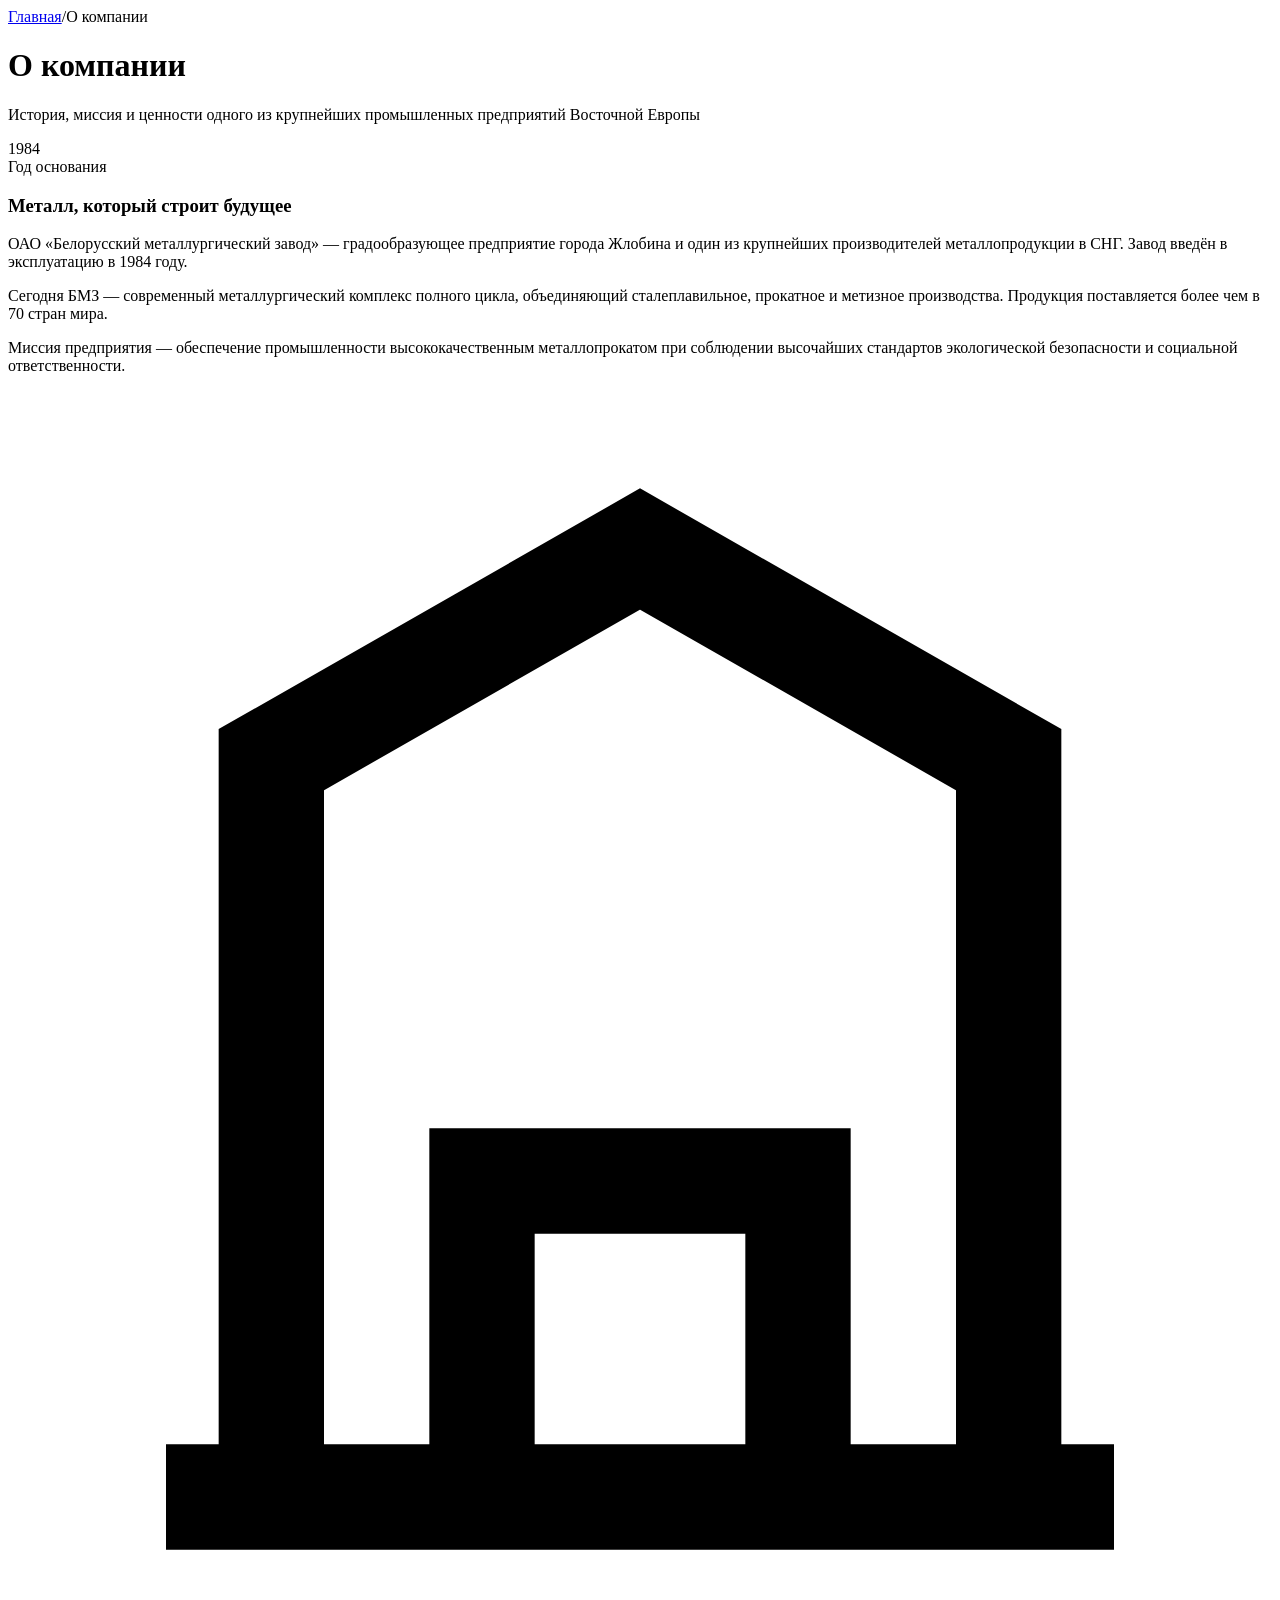
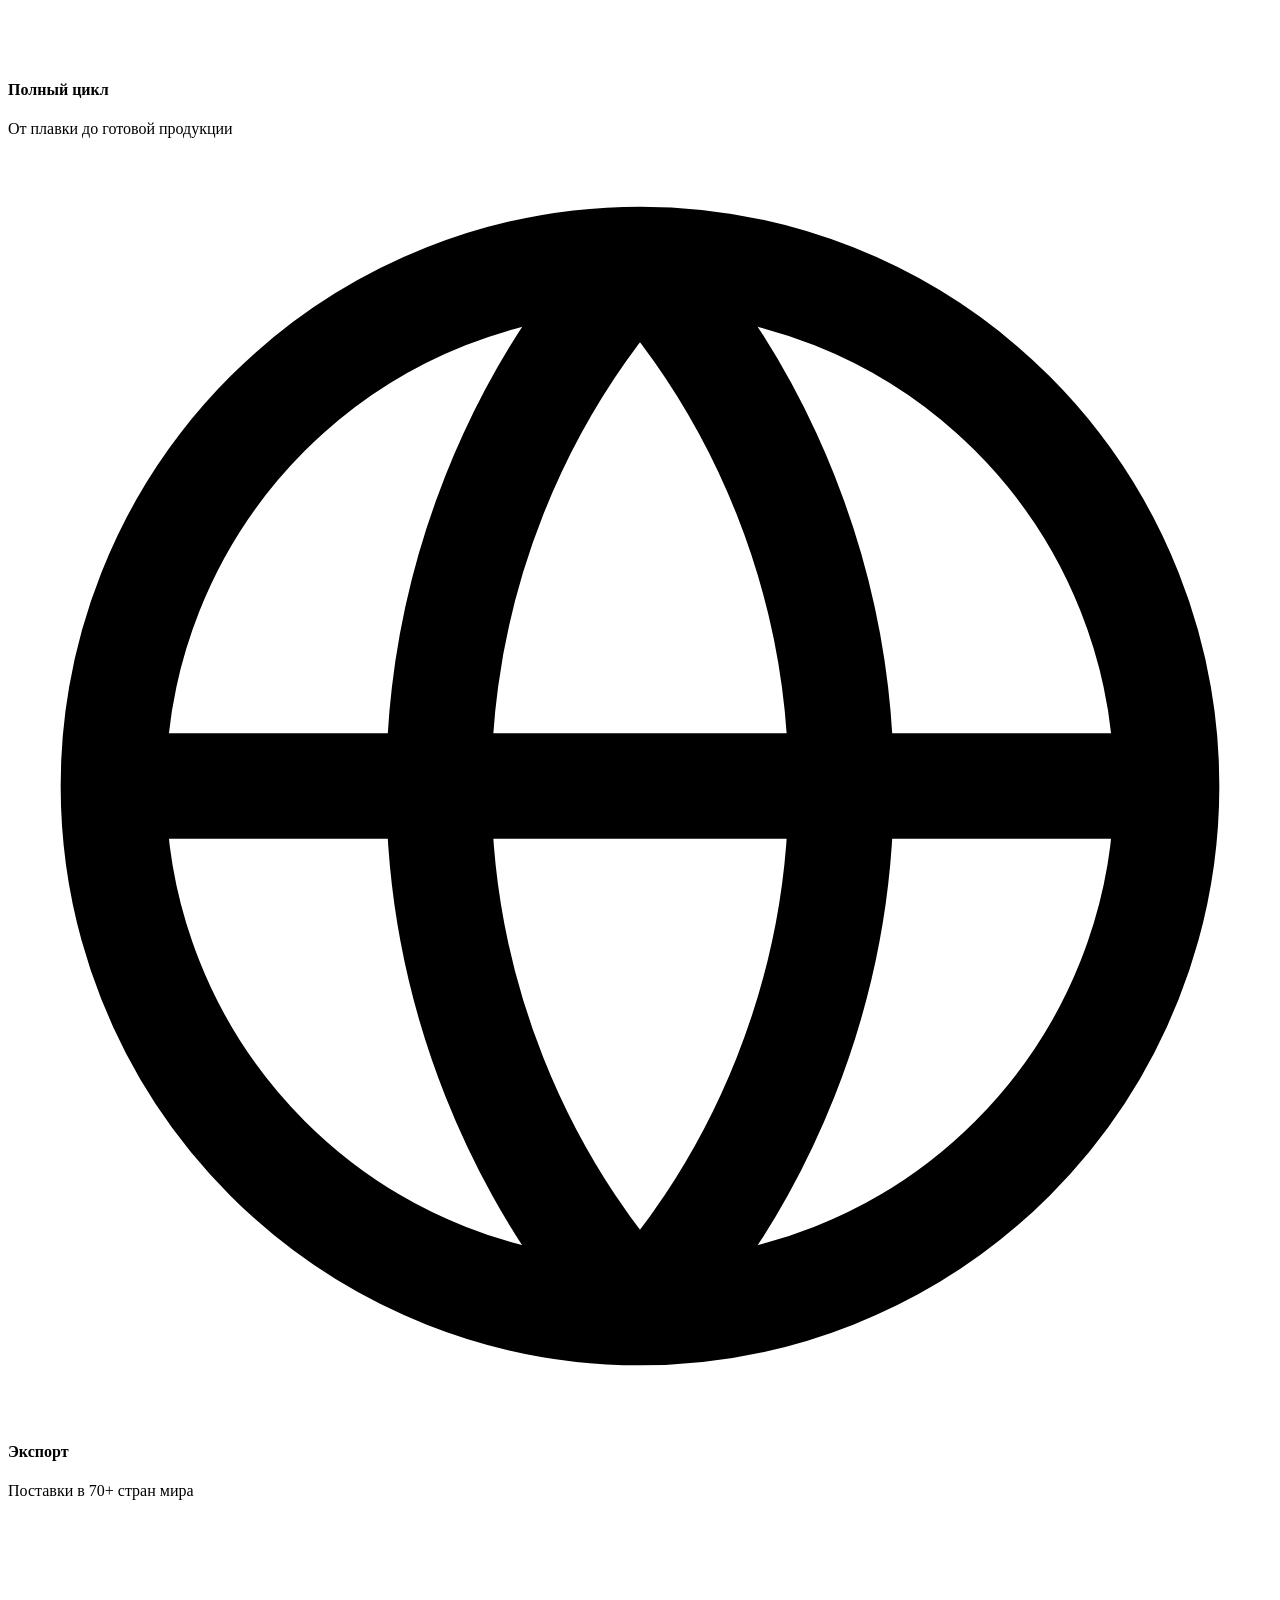
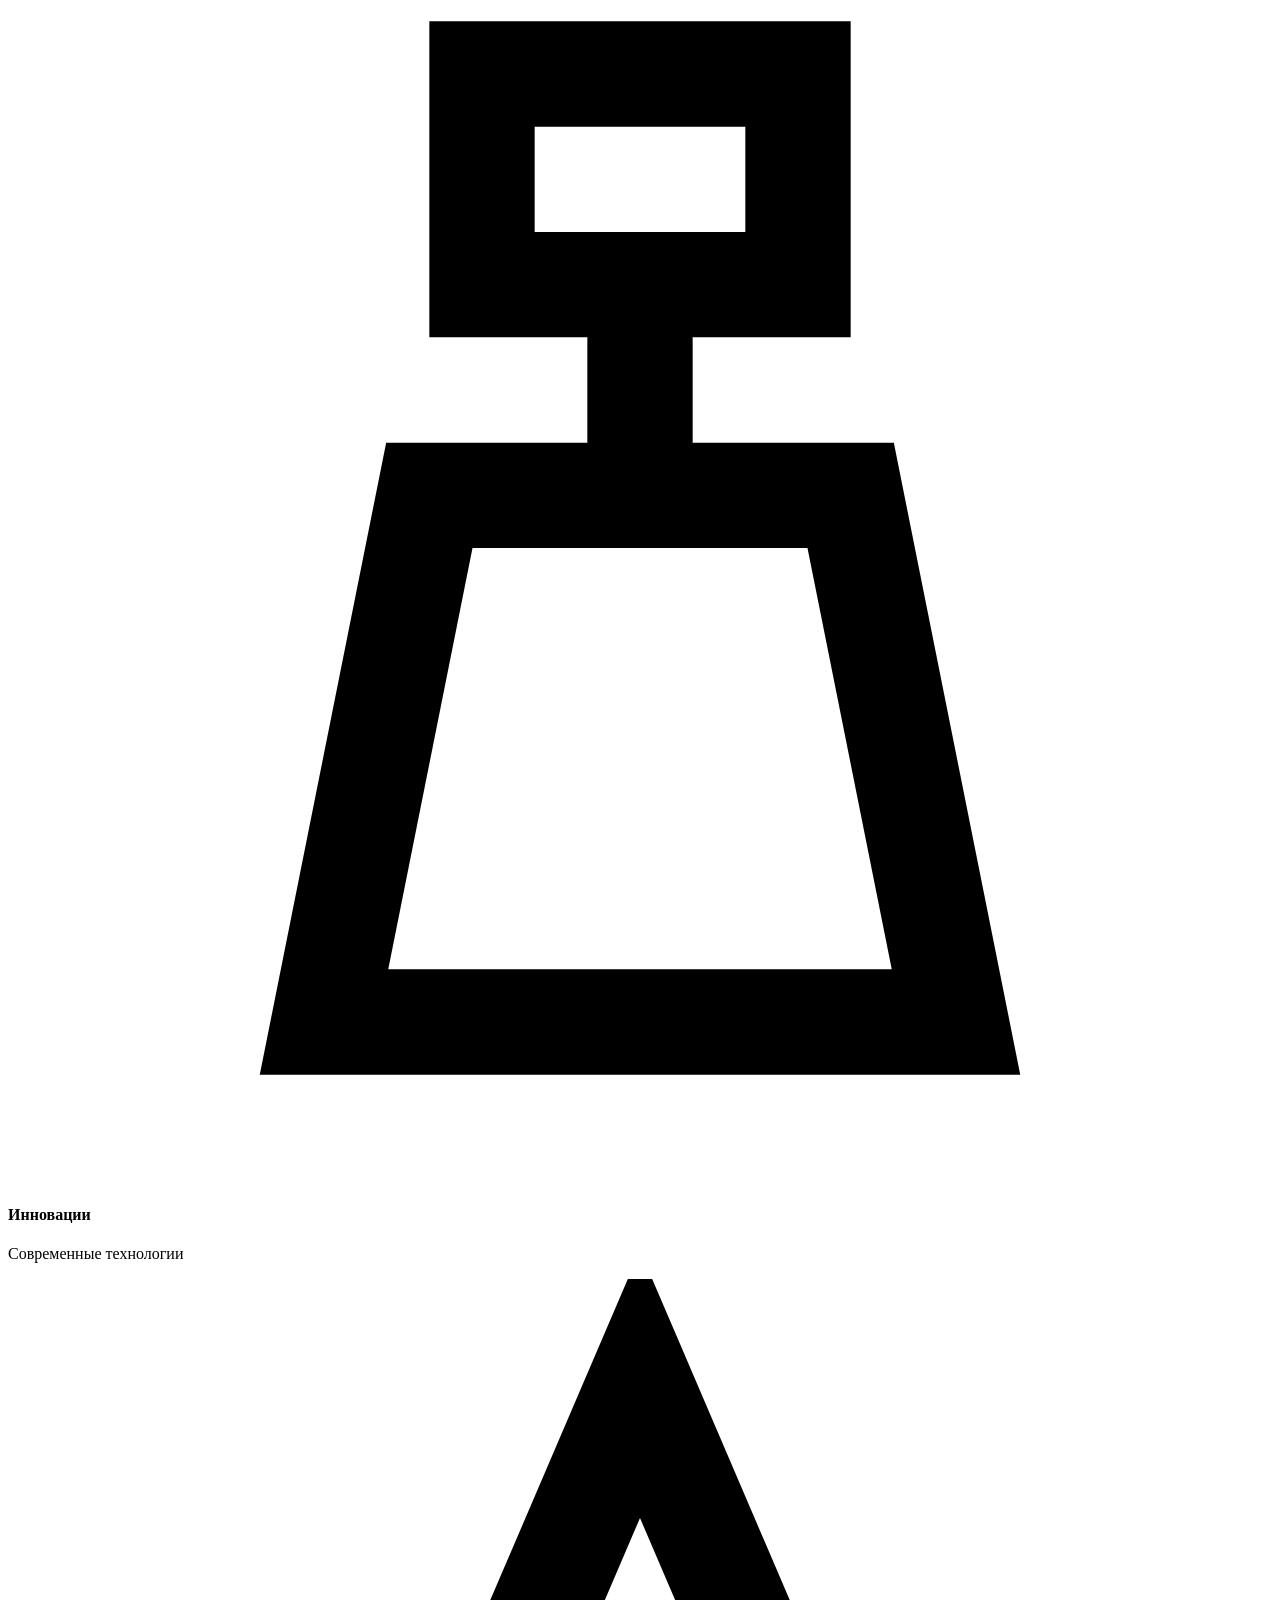
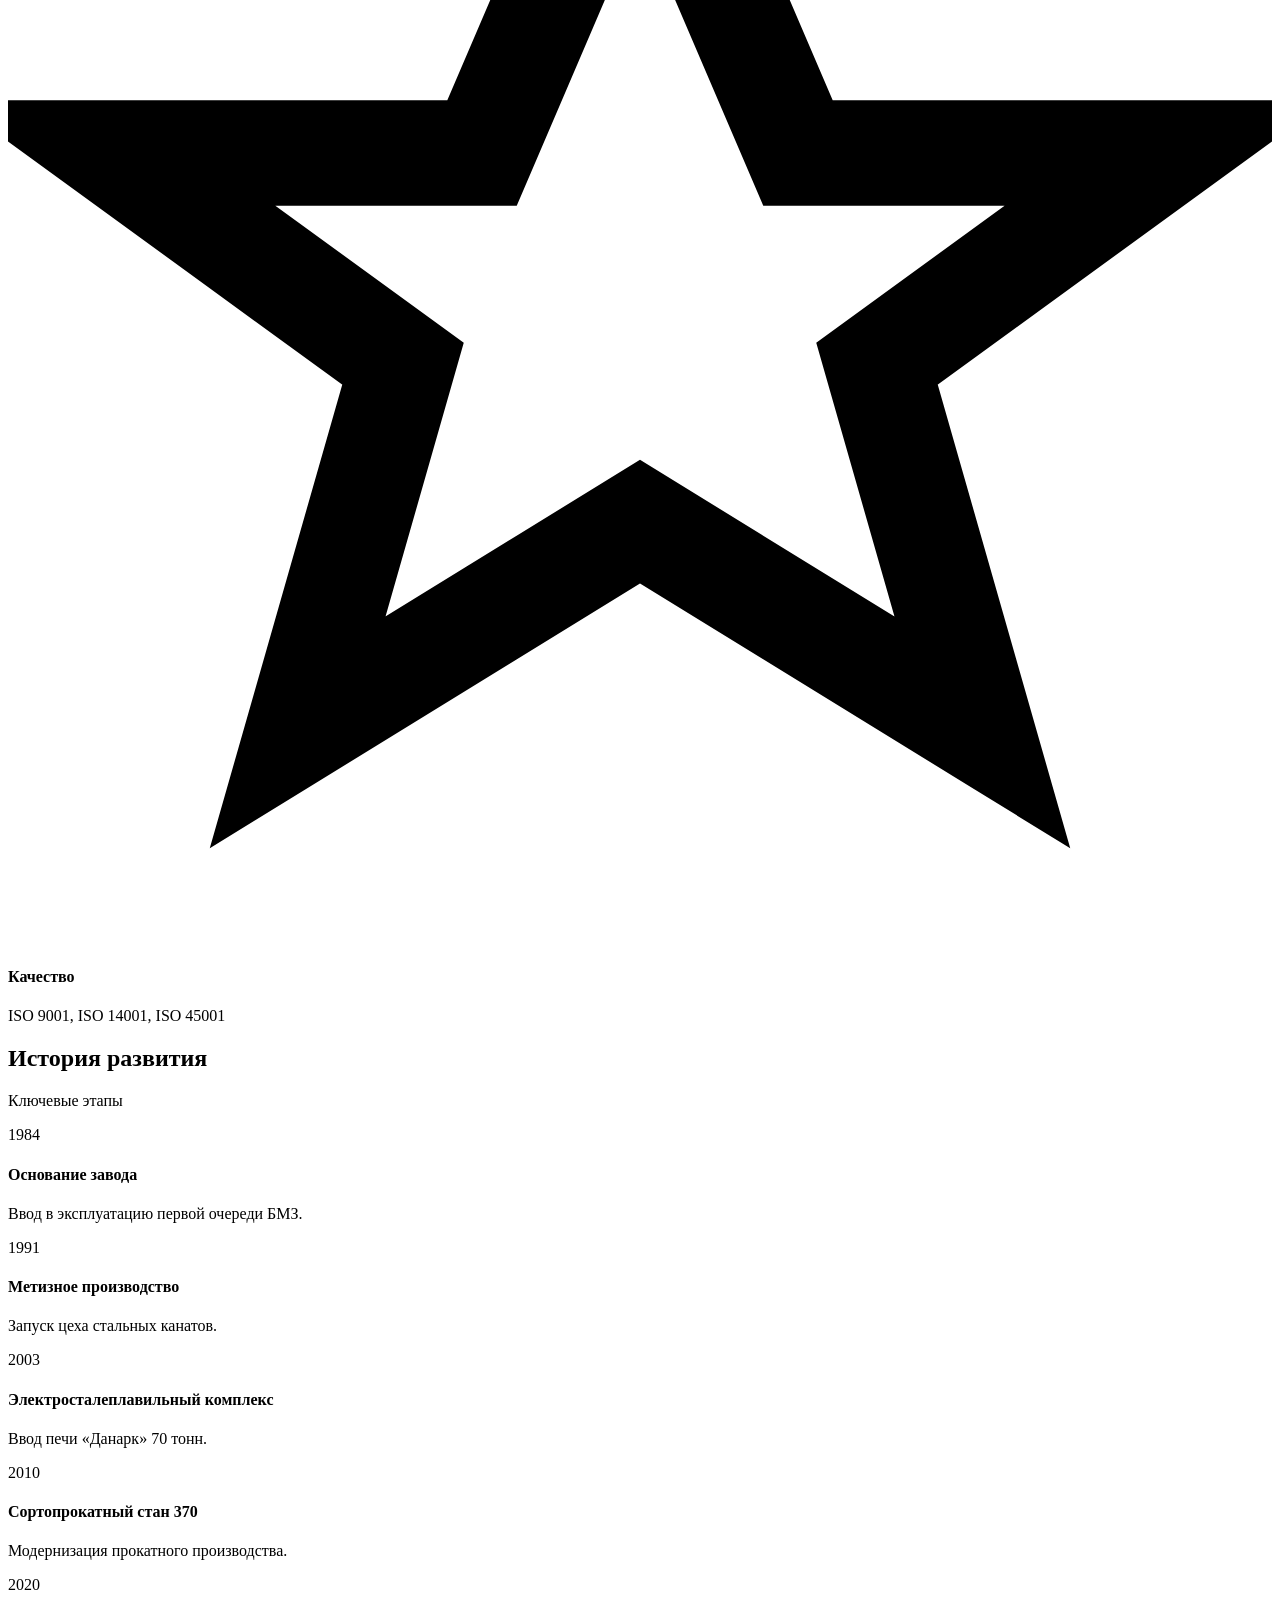
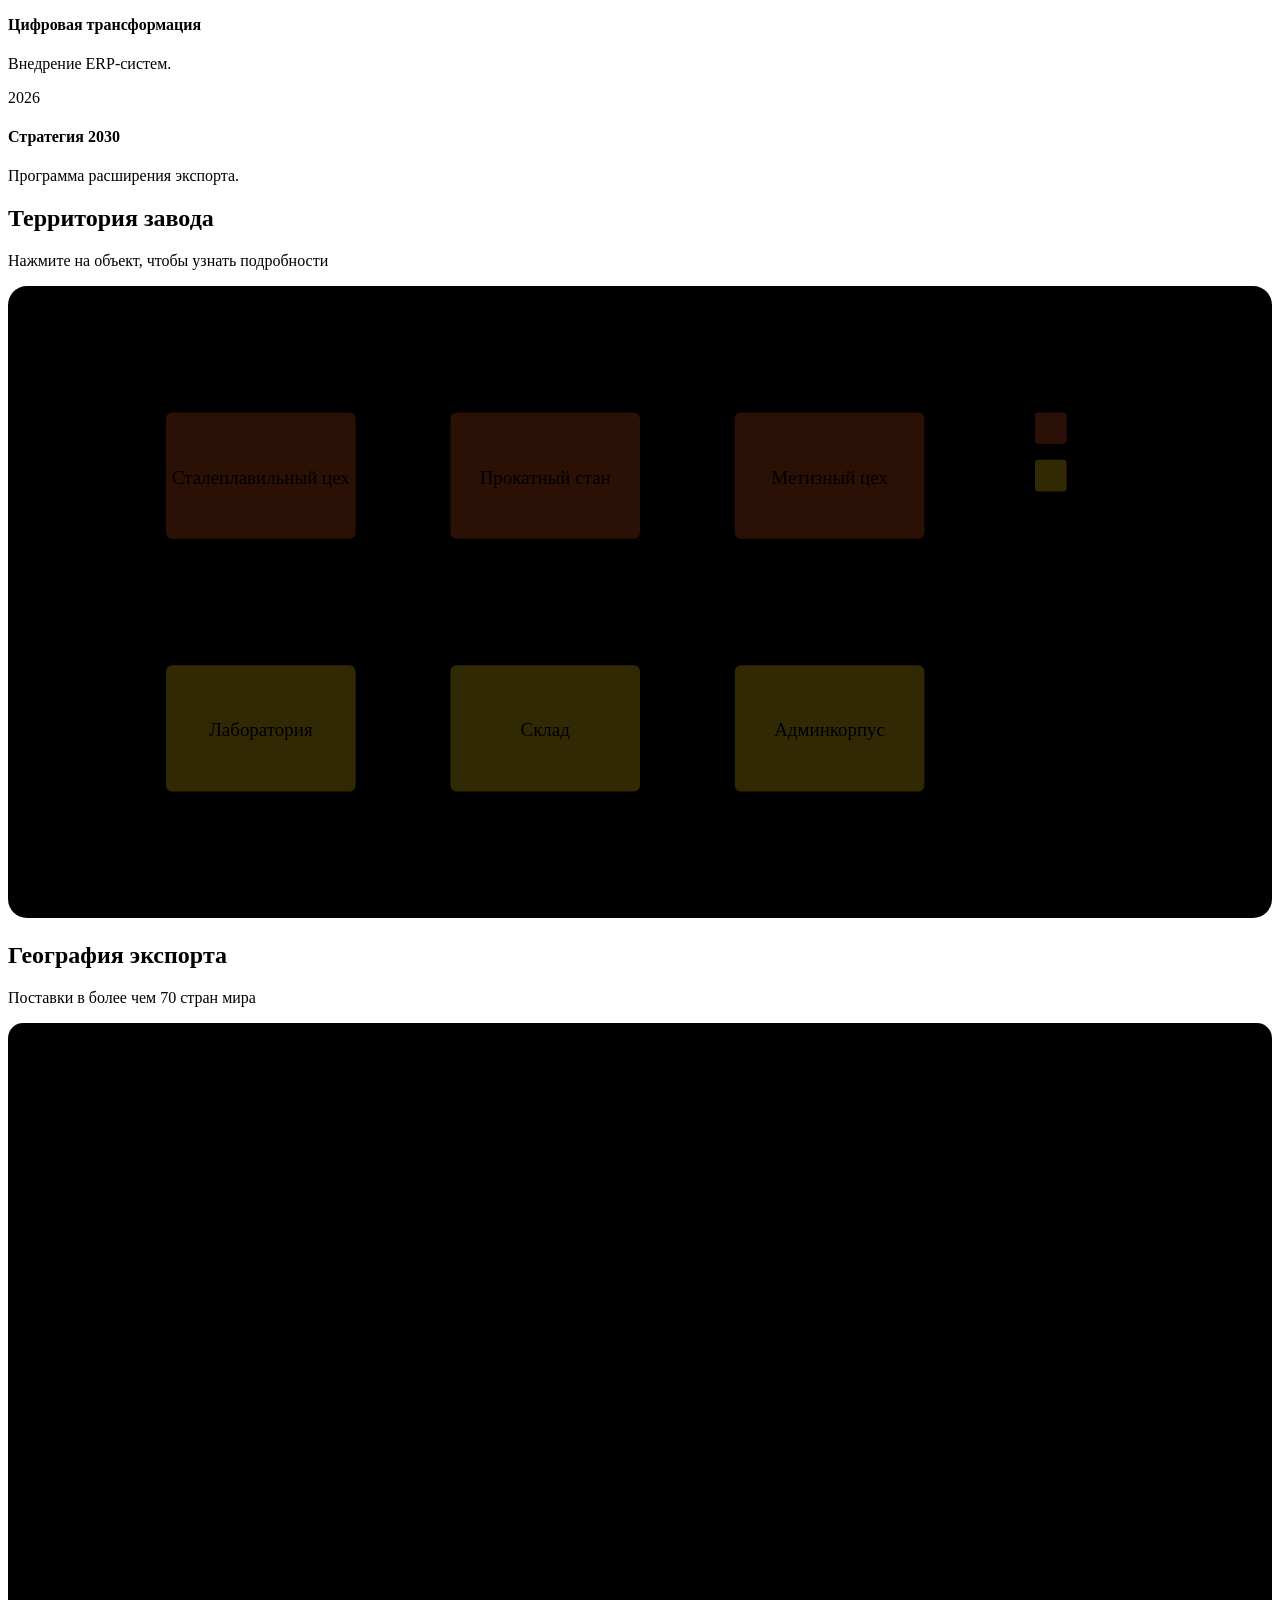
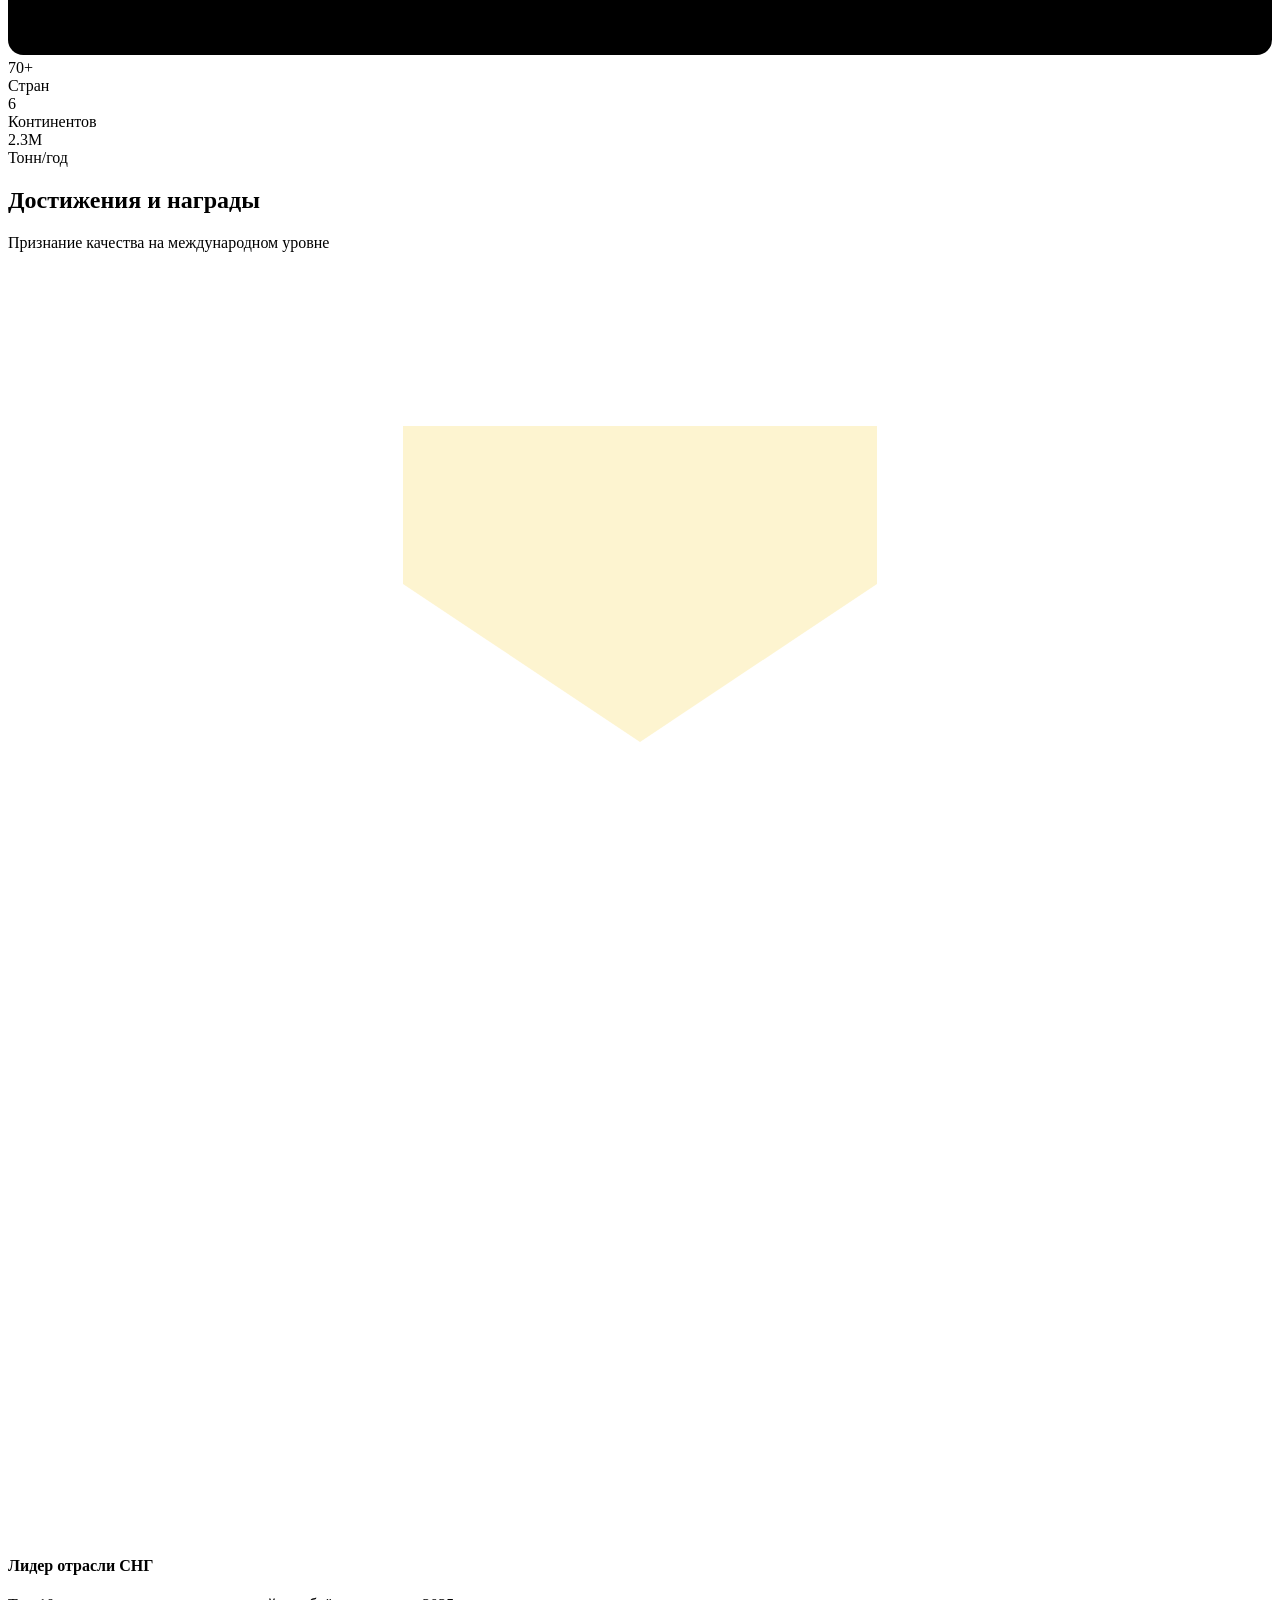
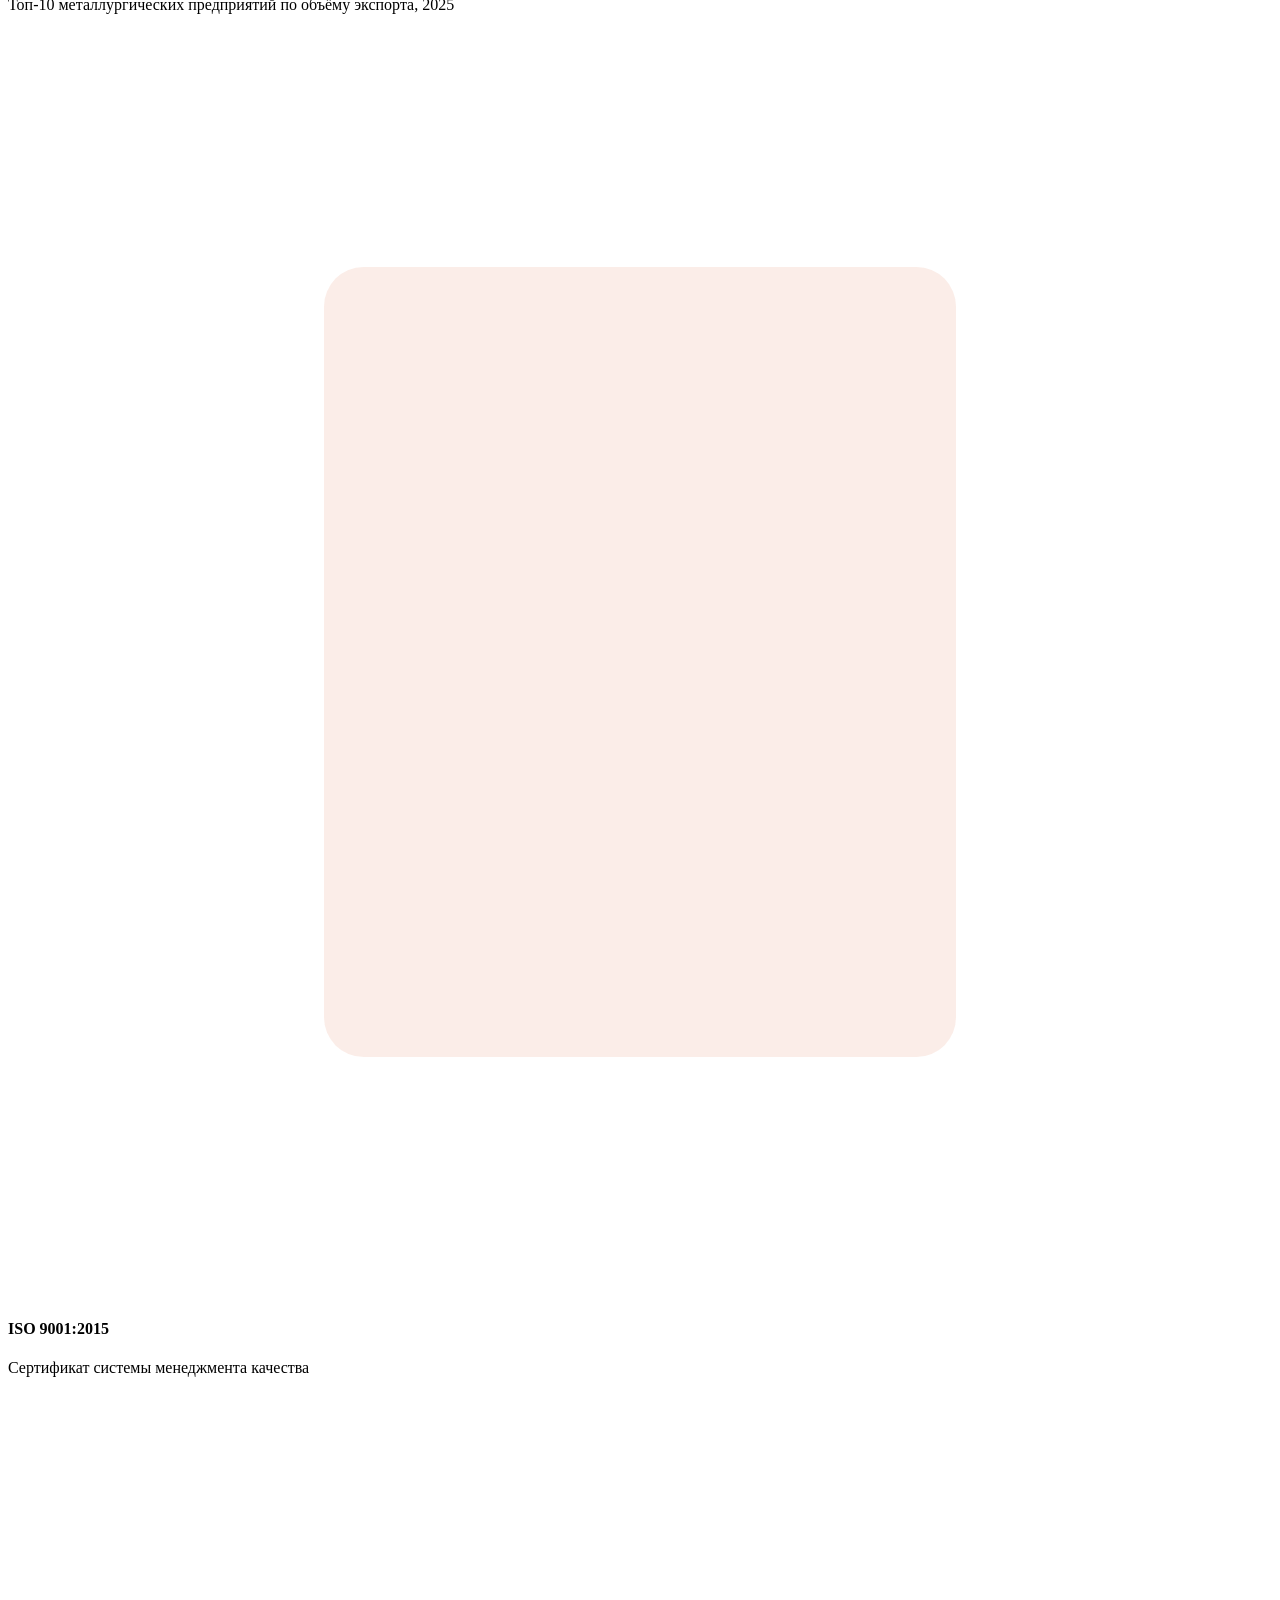
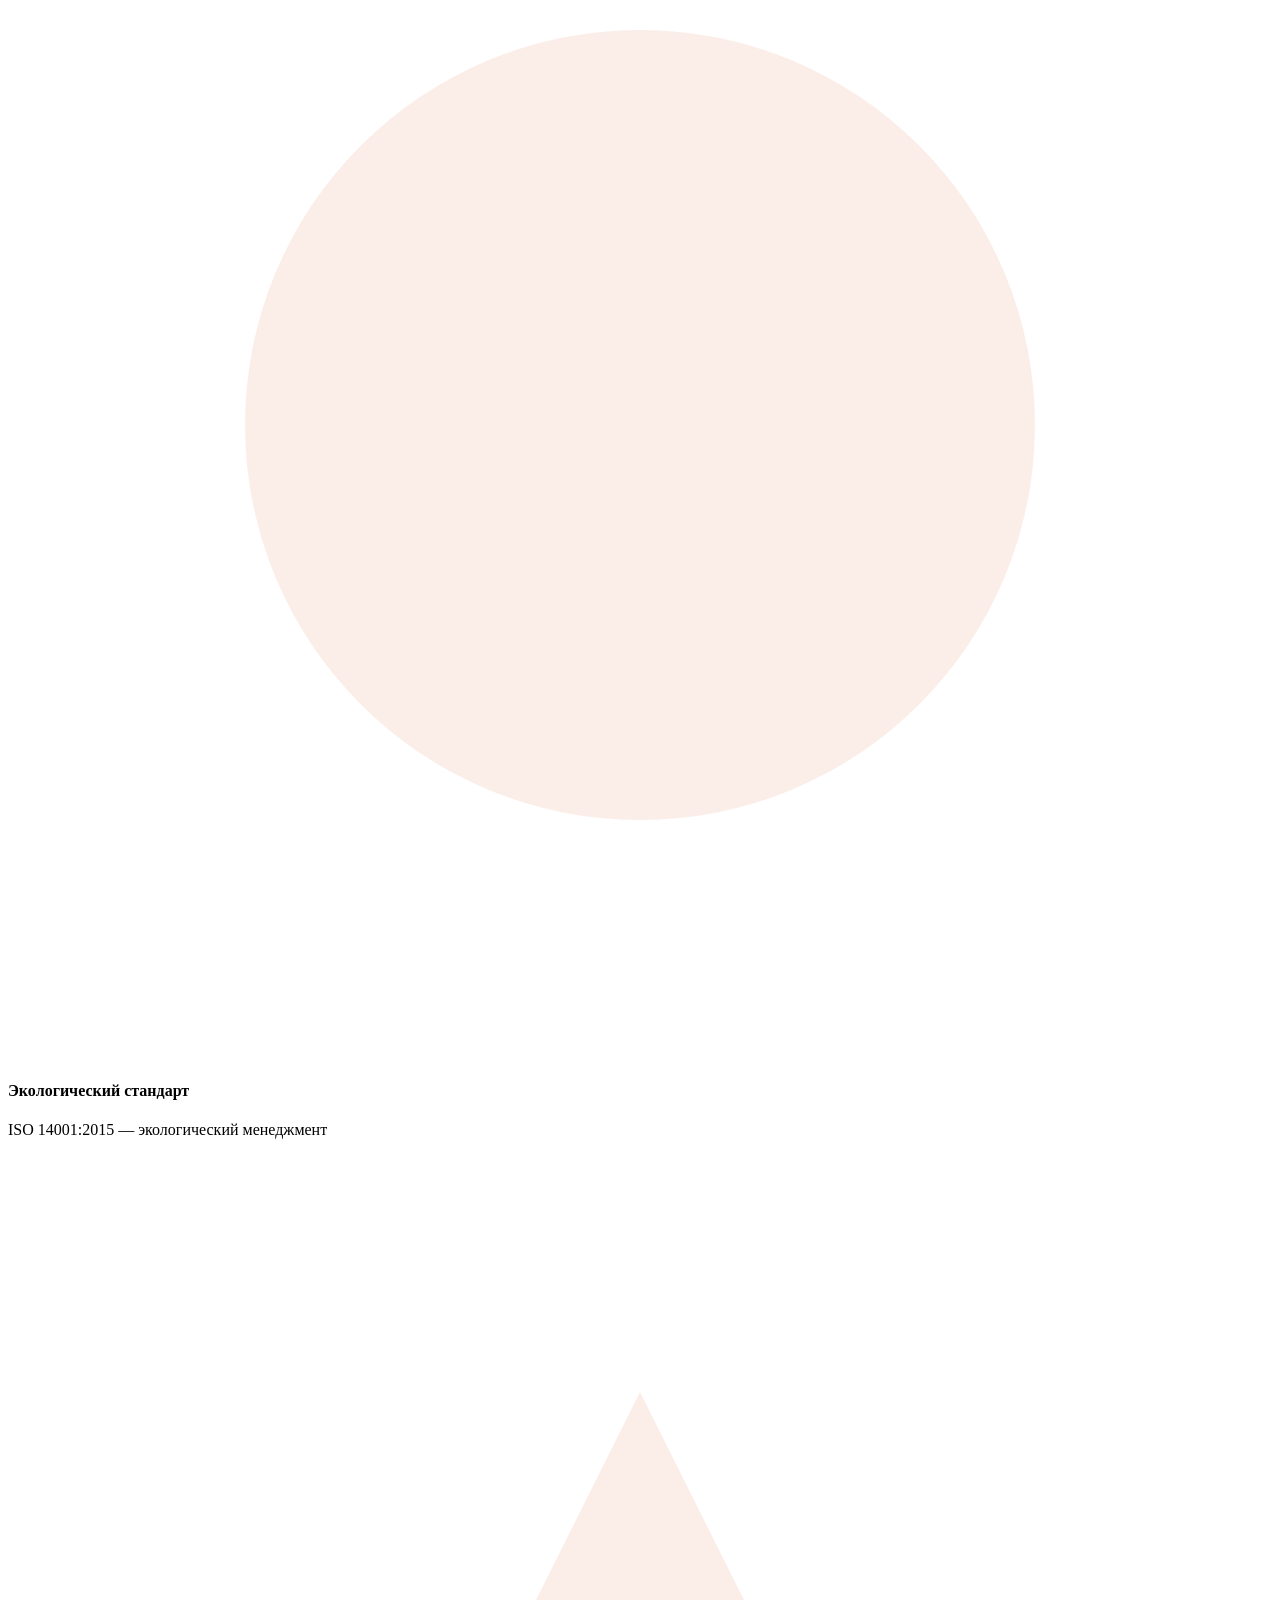
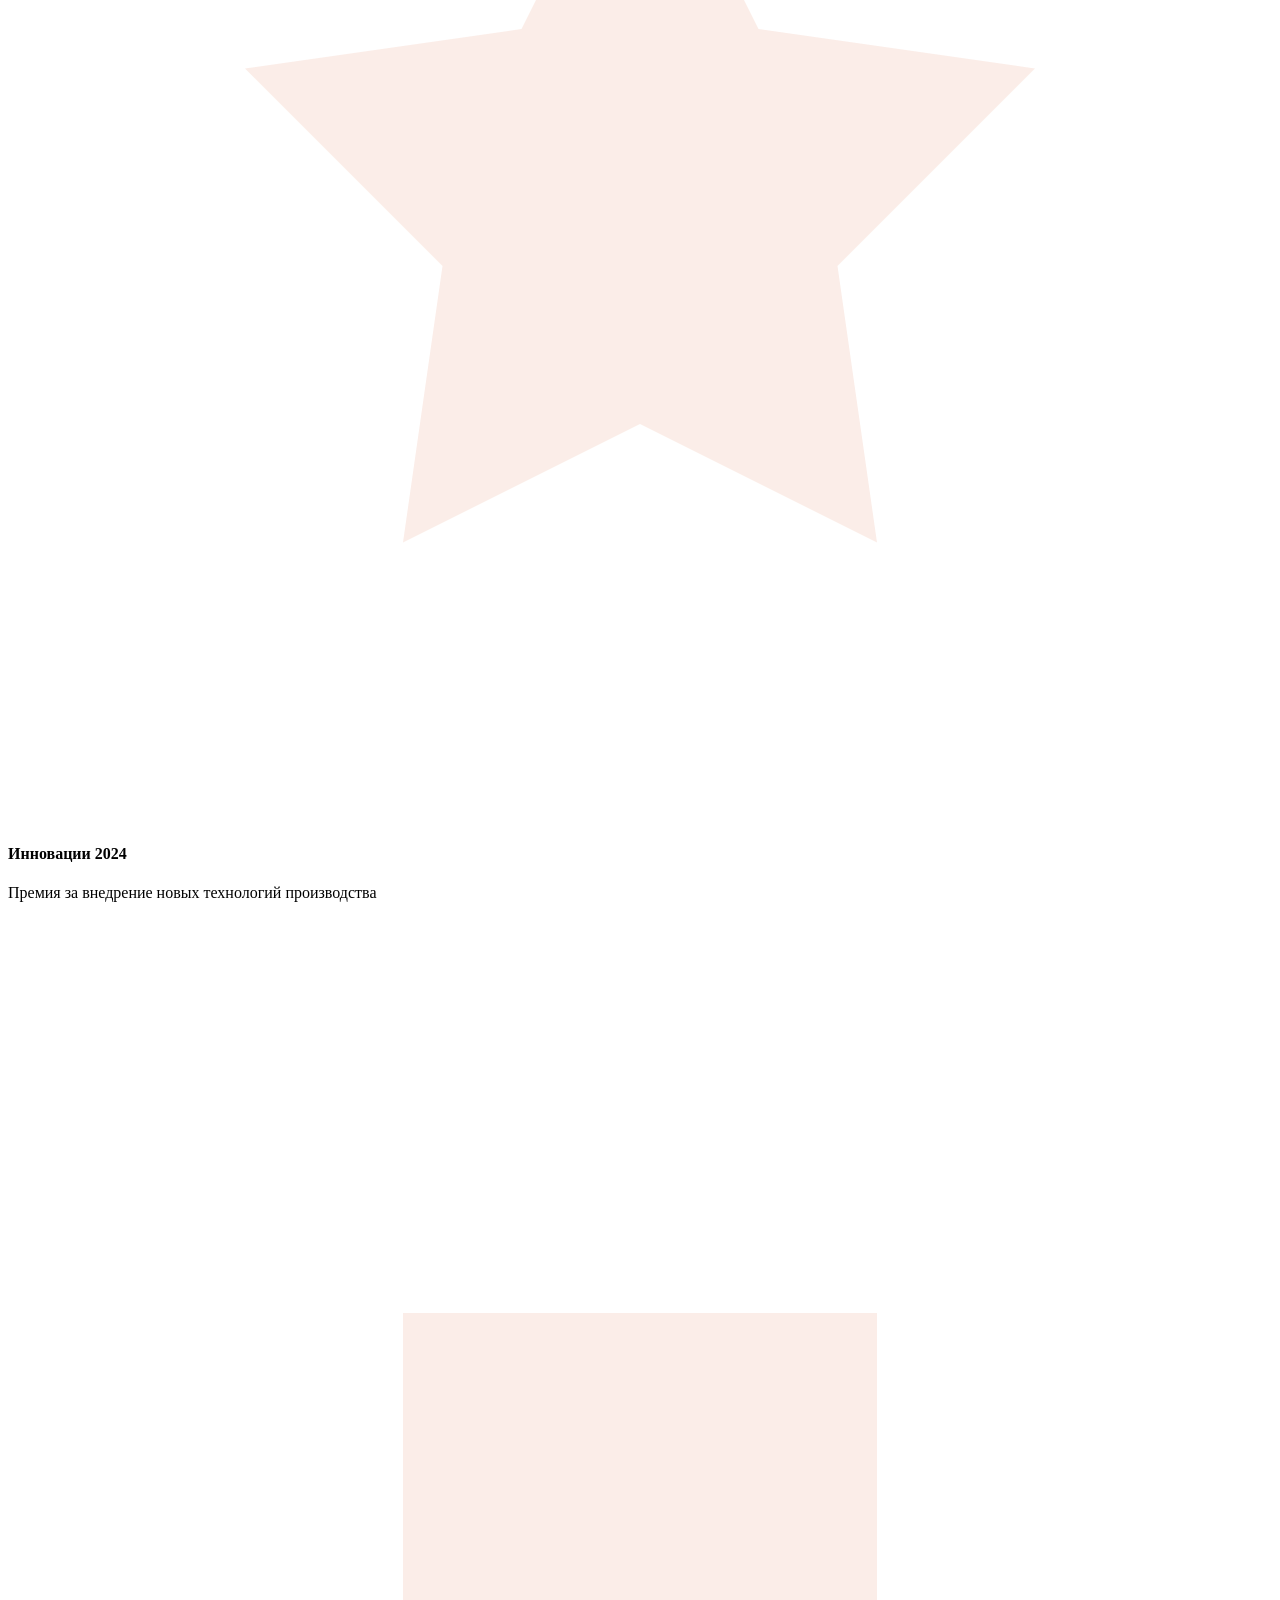
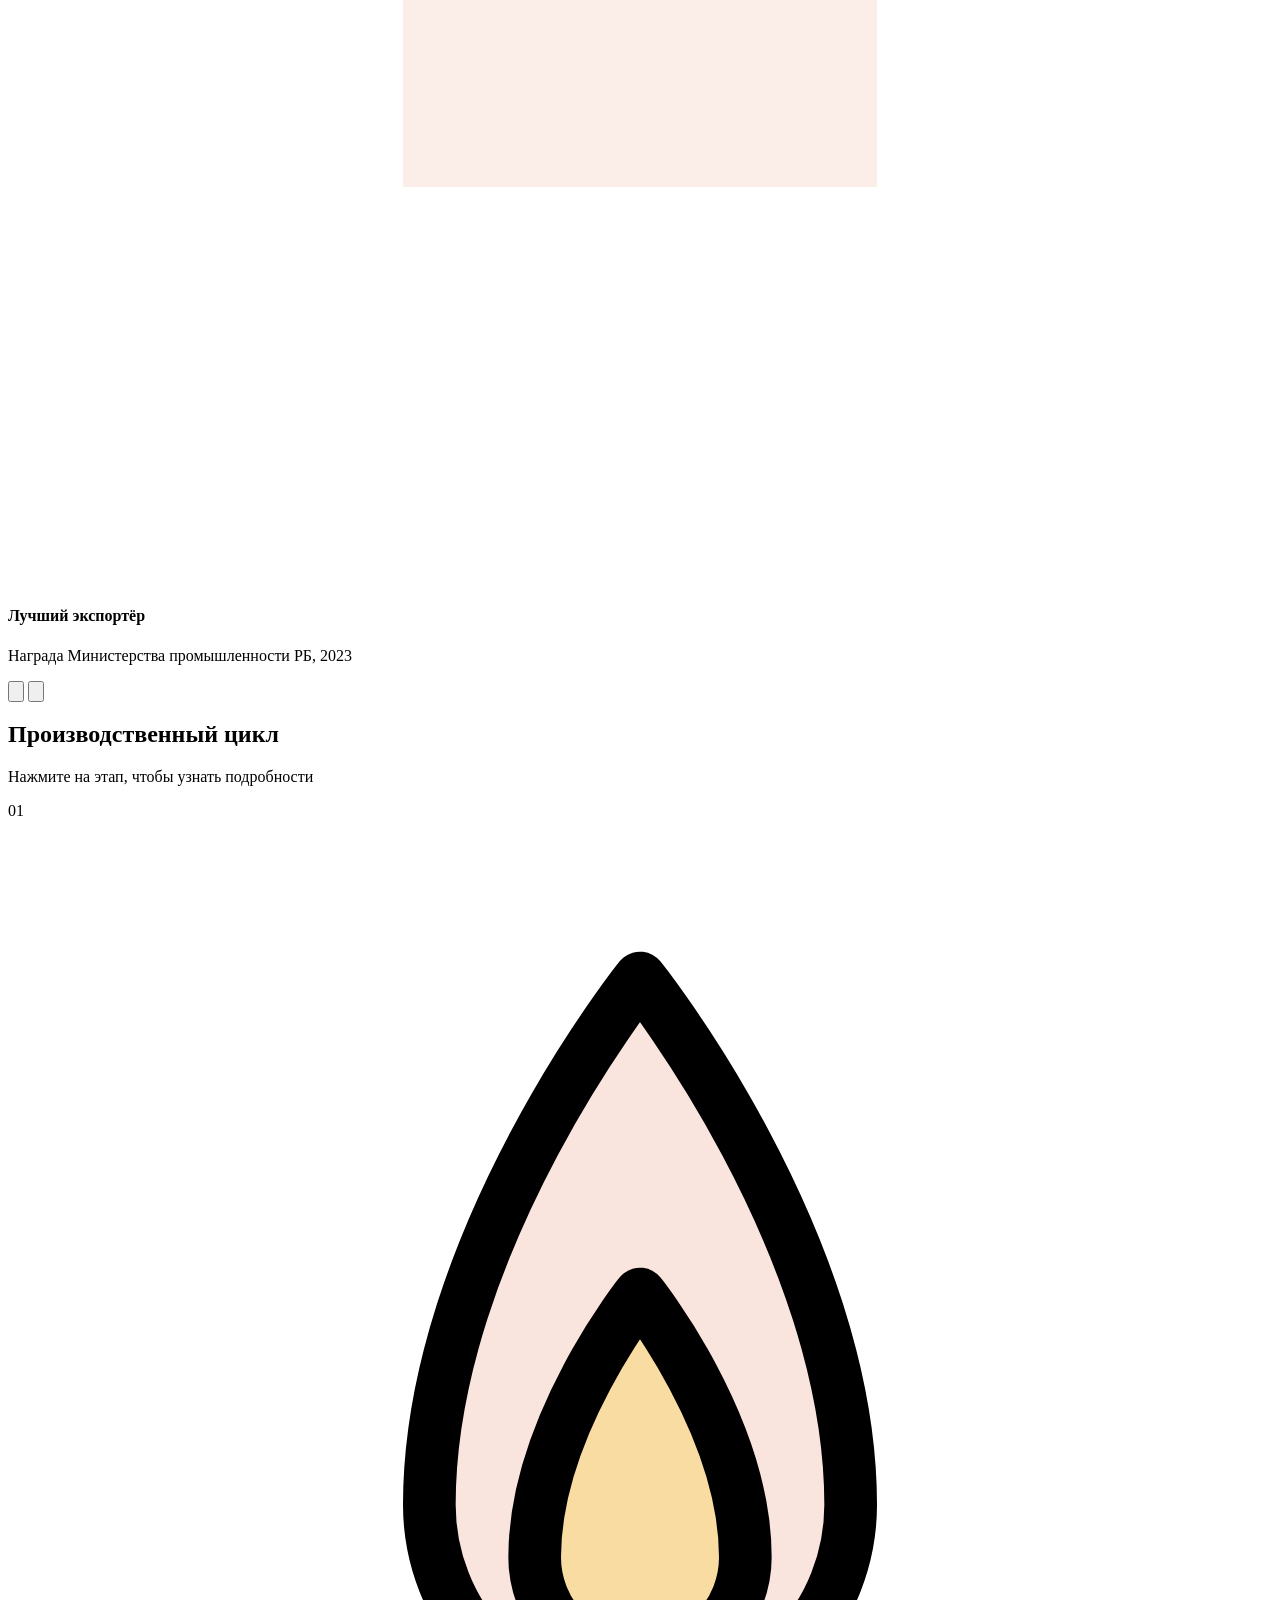
==== about.html @ 61ef8737 "Add files via upload" ====
<!DOCTYPE html>
<html lang="ru">
<head>
<meta charset="UTF-8">
<meta name="viewport" content="width=device-width, initial-scale=1.0">
<title>О компании — ОАО «БМЗ»</title>
<link rel="icon" type="image/png" href="images/bmz-logo.png">
<link rel="shortcut icon" href="images/bmz-logo.png">
<link rel="stylesheet" href="css/main.css">
<link rel="stylesheet" href="css/responsive.css">
</head>
<body data-page="about">

<div class="scroll-progress" id="scrollProgress"></div>
<div class="preloader"><div class="preloader-spinner"></div></div>
<header class="hdr" id="hdr"></header>

<div class="page-hero">
<div class="page-hero-inner">
<div class="breadcrumbs"><a href="index.html">Главная</a><span class="sep">/</span><span class="current">О компании</span></div>
<h1>О <span>компании</span></h1>
<p>История, миссия и ценности одного из крупнейших промышленных предприятий Восточной Европы</p>
</div>
</div>

<section class="sec">
<div class="container">
<div class="about-hero reveal"><div class="about-hero-inner"><div class="big">1984</div><div class="sub">Год основания</div></div></div>
<div class="about-cols reveal">
<div><h3>Металл, который строит будущее</h3><p>ОАО «Белорусский металлургический завод» — градообразующее предприятие города Жлобина и один из крупнейших производителей металлопродукции в СНГ. Завод введён в эксплуатацию в 1984 году.</p><p>Сегодня БМЗ — современный металлургический комплекс полного цикла, объединяющий сталеплавильное, прокатное и метизное производства. Продукция поставляется более чем в 70 стран мира.</p></div>
<div><p>Миссия предприятия — обеспечение промышленности высококачественным металлопрокатом при соблюдении высочайших стандартов экологической безопасности и социальной ответственности.</p></div>
</div>
<div class="feat-grid">
<div class="feat reveal"><div class="feat-ico"><svg viewBox="0 0 24 24" fill="none" stroke="currentColor" stroke-width="2"><path d="M3 21h18M5 21V7l7-4 7 4v14M9 21v-6h6v6"/></svg></div><h4>Полный цикл</h4><p>От плавки до готовой продукции</p></div>
<div class="feat reveal"><div class="feat-ico"><svg viewBox="0 0 24 24" fill="none" stroke="currentColor" stroke-width="2"><circle cx="12" cy="12" r="10"/><path d="M2 12h20M12 2a15 15 0 010 20M12 2a15 15 0 000 20"/></svg></div><h4>Экспорт</h4><p>Поставки в 70+ стран мира</p></div>
<div class="feat reveal"><div class="feat-ico"><svg viewBox="0 0 24 24" fill="none" stroke="currentColor" stroke-width="2"><path d="M9 3h6v4H9zM12 7v4M8 11h8l2 10H6z"/></svg></div><h4>Инновации</h4><p>Современные технологии</p></div>
<div class="feat reveal"><div class="feat-ico"><svg viewBox="0 0 24 24" fill="none" stroke="currentColor" stroke-width="2"><path d="M12 2l3 7h7l-5.5 4 2 7L12 16l-6.5 4 2-7L2 9h7z"/></svg></div><h4>Качество</h4><p>ISO 9001, ISO 14001, ISO 45001</p></div>
</div>
</div>
</section>

<section class="sec sec-alt">
<div class="container">
<div class="sec-title reveal"><h2>История <span>развития</span></h2><div class="line"></div><p>Ключевые этапы</p></div>
<div class="tl">
<div class="tl-item reveal"><div class="tl-yr">1984</div><div class="tl-box"><h4>Основание завода</h4><p>Ввод в эксплуатацию первой очереди БМЗ.</p></div></div>
<div class="tl-item reveal"><div class="tl-yr">1991</div><div class="tl-box"><h4>Метизное производство</h4><p>Запуск цеха стальных канатов.</p></div></div>
<div class="tl-item reveal"><div class="tl-yr">2003</div><div class="tl-box"><h4>Электросталеплавильный комплекс</h4><p>Ввод печи «Данарк» 70 тонн.</p></div></div>
<div class="tl-item reveal"><div class="tl-yr">2010</div><div class="tl-box"><h4>Сортопрокатный стан 370</h4><p>Модернизация прокатного производства.</p></div></div>
<div class="tl-item reveal"><div class="tl-yr">2020</div><div class="tl-box"><h4>Цифровая трансформация</h4><p>Внедрение ERP-систем.</p></div></div>
<div class="tl-item reveal"><div class="tl-yr">2026</div><div class="tl-box"><h4>Стратегия 2030</h4><p>Программа расширения экспорта.</p></div></div>
</div>
</div>
</section>

<section class="sec">
<div class="container">
<div class="sec-title reveal">
<h2>Территория <span>завода</span></h2>
<div class="line"></div>
<p>Нажмите на объект, чтобы узнать подробности</p>
</div>
<div class="plant-map reveal">
<svg viewBox="0 0 800 400" class="plant-svg">
<rect width="800" height="400" fill="var(--bg3)" rx="12"/>
<rect x="50" y="50" width="700" height="300" fill="var(--bg4)" stroke="var(--brd)" stroke-width="2" rx="8"/>
<line x1="50" y1="200" x2="750" y2="200" stroke="var(--brd2)" stroke-width="3" stroke-dasharray="10,5"/>
<line x1="400" y1="50" x2="400" y2="350" stroke="var(--brd2)" stroke-width="3" stroke-dasharray="10,5"/>

<rect class="plant-object" data-name="Сталеплавильный цех" data-desc="Печь Данарк, 70 тонн" x="100" y="80" width="120" height="80" fill="rgba(212,81,30,0.2)" stroke="var(--pr)" stroke-width="2" rx="4"/>
<text x="160" y="125" fill="var(--wh)" font-size="12" text-anchor="middle">Сталеплавильный цех</text>

<rect class="plant-object" data-name="Прокатный стан 370" data-desc="Горячая прокатка" x="280" y="80" width="120" height="80" fill="rgba(212,81,30,0.2)" stroke="var(--pr)" stroke-width="2" rx="4"/>
<text x="340" y="125" fill="var(--wh)" font-size="12" text-anchor="middle">Прокатный стан</text>

<rect class="plant-object" data-name="Метизное производство" data-desc="Канаты, проволока" x="460" y="80" width="120" height="80" fill="rgba(212,81,30,0.2)" stroke="var(--pr)" stroke-width="2" rx="4"/>
<text x="520" y="125" fill="var(--wh)" font-size="12" text-anchor="middle">Метизный цех</text>

<rect class="plant-object" data-name="Лаборатория ОТК" data-desc="Контроль качества" x="100" y="240" width="120" height="80" fill="rgba(245,197,24,0.2)" stroke="var(--yl)" stroke-width="2" rx="4"/>
<text x="160" y="285" fill="var(--wh)" font-size="12" text-anchor="middle">Лаборатория</text>

<rect class="plant-object" data-name="Склад готовой продукции" data-desc="Хранение и отгрузка" x="280" y="240" width="120" height="80" fill="rgba(245,197,24,0.2)" stroke="var(--yl)" stroke-width="2" rx="4"/>
<text x="340" y="285" fill="var(--wh)" font-size="12" text-anchor="middle">Склад</text>

<rect class="plant-object" data-name="Административный корпус" data-desc="Офис, проходная" x="460" y="240" width="120" height="80" fill="rgba(245,197,24,0.2)" stroke="var(--yl)" stroke-width="2" rx="4"/>
<text x="520" y="285" fill="var(--wh)" font-size="12" text-anchor="middle">Админкорпус</text>

<rect x="650" y="80" width="20" height="20" fill="rgba(212,81,30,0.2)" stroke="var(--pr)" stroke-width="2" rx="2"/>
<text x="680" y="95" fill="var(--tx2)" font-size="11">Производство</text>
<rect x="650" y="110" width="20" height="20" fill="rgba(245,197,24,0.2)" stroke="var(--yl)" stroke-width="2" rx="2"/>
<text x="680" y="125" fill="var(--tx2)" font-size="11">Инфраструктура</text>
</svg>
<div class="plant-tooltip" id="plantTooltip"></div>
</div>
</div>
</section>

<section class="sec sec-alt">
<div class="container">
<div class="sec-title reveal">
<h2>География <span>экспорта</span></h2>
<div class="line"></div>
<p>Поставки в более чем 70 стран мира</p>
</div>
<div class="world-map reveal">
<svg viewBox="0 0 1000 500" class="map-svg">
<rect width="1000" height="500" fill="var(--bg3)" rx="12"/>
<g fill="var(--bg4)" stroke="var(--brd2)" stroke-width="1.5">
<!-- Северная Америка -->
<path d="M100 80 L150 70 L200 75 L250 90 L280 120 L270 160 L240 190 L200 200 L160 190 L120 170 L90 140 L80 110 Z"/>
<!-- Южная Америка -->
<path d="M220 220 L260 210 L290 230 L300 280 L290 340 L270 380 L250 400 L230 380 L220 320 L210 260 Z"/>
<!-- Европа -->
<path d="M420 90 L460 85 L490 95 L510 110 L500 130 L480 140 L450 145 L430 135 L415 115 Z"/>
<!-- Африка -->
<path d="M440 160 L480 155 L510 170 L520 220 L510 280 L490 330 L470 350 L450 330 L440 270 L430 210 Z"/>
<!-- Азия -->
<path d="M520 80 L600 70 L700 75 L800 90 L850 120 L870 160 L850 200 L800 230 L720 240 L640 230 L580 210 L540 180 L520 140 Z"/>
<!-- Австралия -->
<path d="M780 320 L830 310 L870 320 L890 350 L880 390 L850 410 L810 400 L780 370 Z"/>
</g>
<g class="export-dots">
<circle cx="460" cy="115" r="6" fill="var(--pr)" class="map-dot" data-country="Германия"/>
<circle cx="475" cy="125" r="5" fill="var(--pr)" class="map-dot" data-country="Польша"/>
<circle cx="450" cy="110" r="5" fill="var(--pr)" class="map-dot" data-country="Нидерланды"/>
<circle cx="720" cy="140" r="6" fill="var(--pr)" class="map-dot" data-country="Китай"/>
<circle cx="780" cy="160" r="5" fill="var(--pr)" class="map-dot" data-country="Япония"/>
<circle cx="750" cy="180" r="5" fill="var(--pr)" class="map-dot" data-country="Вьетнам"/>
<circle cx="680" cy="170" r="5" fill="var(--pr)" class="map-dot" data-country="Индия"/>
<circle cx="180" cy="130" r="6" fill="var(--pr)" class="map-dot" data-country="США"/>
<circle cx="210" cy="140" r="5" fill="var(--pr)" class="map-dot" data-country="Канада"/>
<circle cx="260" cy="300" r="5" fill="var(--pr)" class="map-dot" data-country="Бразилия"/>
<circle cx="480" cy="240" r="5" fill="var(--pr)" class="map-dot" data-country="Египет"/>
<circle cx="490" cy="310" r="5" fill="var(--pr)" class="map-dot" data-country="ЮАР"/>
<circle cx="840" cy="360" r="5" fill="var(--pr)" class="map-dot" data-country="Австралия"/>
<circle cx="470" cy="120" r="8" fill="var(--yl)" class="map-dot-home" data-country="Беларусь (БМЗ)"/>
</g>
</svg>
<div class="map-tooltip" id="mapTooltip"></div>
</div>
<div class="map-stats reveal">
<div class="map-stat"><div class="map-stat-n">70+</div><div class="map-stat-l">Стран</div></div>
<div class="map-stat"><div class="map-stat-n">6</div><div class="map-stat-l">Континентов</div></div>
<div class="map-stat"><div class="map-stat-n">2.3М</div><div class="map-stat-l">Тонн/год</div></div>
</div>
</div>
</section>

<section class="sec">
<div class="container">
<div class="sec-title reveal">
<h2>Достижения и <span>награды</span></h2>
<div class="line"></div>
<p>Признание качества на международном уровне</p>
</div>
<div class="awards-carousel reveal">
<div class="carousel-track" id="carouselTrack">
<div class="award-card">
<div class="award-icon">
<svg viewBox="0 0 64 64" fill="none" stroke="var(--yl)" stroke-width="2">
<path d="M20 8h24v8l-12 8-12-8z" fill="rgba(245,197,24,0.2)"/>
<path d="M20 16l-8 4v8l8 4M44 16l8 4v8l-8 4"/>
<circle cx="32" cy="32" r="8" fill="var(--yl)" stroke="var(--yl)"/>
<path d="M28 40v16M36 40v16M24 56h16"/>
</svg>
</div>
<h4>Лидер отрасли СНГ</h4>
<p>Топ-10 металлургических предприятий по объёму экспорта, 2025</p>
</div>
<div class="award-card">
<div class="award-icon">
<svg viewBox="0 0 64 64" fill="none" stroke="var(--pr)" stroke-width="2">
<rect x="16" y="12" width="32" height="40" rx="2" fill="rgba(212,81,30,0.1)"/>
<path d="M24 20h16M24 28h16M24 36h10"/>
<circle cx="32" cy="44" r="4" fill="var(--pr)"/>
</svg>
</div>
<h4>ISO 9001:2015</h4>
<p>Сертификат системы менеджмента качества</p>
</div>
<div class="award-card">
<div class="award-icon">
<svg viewBox="0 0 64 64" fill="none" stroke="var(--pr)" stroke-width="2">
<circle cx="32" cy="32" r="20" fill="rgba(212,81,30,0.1)"/>
<path d="M20 32c0-6 5-12 12-12s12 6 12 12"/>
<path d="M16 40c4-6 10-10 16-10s12 4 16 10"/>
<circle cx="32" cy="28" r="3" fill="var(--pr)"/>
</svg>
</div>
<h4>Экологический стандарт</h4>
<p>ISO 14001:2015 — экологический менеджмент</p>
</div>
<div class="award-card">
<div class="award-icon">
<svg viewBox="0 0 64 64" fill="none" stroke="var(--pr)" stroke-width="2">
<path d="M32 12l6 12 14 2-10 10 2 14-12-6-12 6 2-14-10-10 14-2z" fill="rgba(212,81,30,0.1)"/>
<circle cx="32" cy="32" r="4" fill="var(--pr)"/>
</svg>
</div>
<h4>Инновации 2024</h4>
<p>Премия за внедрение новых технологий производства</p>
</div>
<div class="award-card">
<div class="award-icon">
<svg viewBox="0 0 64 64" fill="none" stroke="var(--pr)" stroke-width="2">
<path d="M20 20h24v24H20z" fill="rgba(212,81,30,0.1)"/>
<path d="M28 28h8v8h-8z" fill="var(--pr)"/>
<path d="M16 32h4M44 32h4M32 16v4M32 44v4"/>
</svg>
</div>
<h4>Лучший экспортёр</h4>
<p>Награда Министерства промышленности РБ, 2023</p>
</div>
</div>
<div class="carousel-controls">
<button class="carousel-btn prev" onclick="moveCarousel(-1)">
<svg viewBox="0 0 24 24" fill="none" stroke="currentColor" stroke-width="2"><path d="M15 18l-6-6 6-6"/></svg>
</button>
<button class="carousel-btn next" onclick="moveCarousel(1)">
<svg viewBox="0 0 24 24" fill="none" stroke="currentColor" stroke-width="2"><path d="M9 18l6-6-6-6"/></svg>
</button>
</div>
</div>
</div>
</section>

<section class="sec sec-alt">
<div class="container">
<div class="sec-title reveal">
<h2>Производственный <span>цикл</span></h2>
<div class="line"></div>
<p>Нажмите на этап, чтобы узнать подробности</p>
</div>
<div class="production-cycle reveal">
<div class="cycle-step active" data-step="1">
<div class="step-num">01</div>
<div class="step-icon">
<svg viewBox="0 0 48 48" fill="none" stroke="currentColor" stroke-width="2" stroke-linecap="round" stroke-linejoin="round">
<path d="M24 6c0 0-8 10-8 20a8 8 0 0016 0c0-10-8-20-8-20z" fill="rgba(212,81,30,0.15)" stroke="var(--pr)"/>
<path d="M24 18c0 0-4 5-4 10a4 4 0 008 0c0-5-4-10-4-10z" fill="rgba(245,197,24,0.3)" stroke="var(--yl)"/>
<line x1="24" y1="38" x2="24" y2="44" stroke="var(--pr)"/>
<line x1="18" y1="44" x2="30" y2="44" stroke="var(--pr)"/>
</svg>
</div>
<h4>Плавка</h4>
</div>
<div class="cycle-line"></div>
<div class="cycle-step" data-step="2">
<div class="step-num">02</div>
<div class="step-icon">
<svg viewBox="0 0 48 48" fill="none" stroke="var(--pr)" stroke-width="2" stroke-linecap="round" stroke-linejoin="round">
<path d="M12 10h24l-3 20H15z" fill="rgba(212,81,30,0.1)"/>
<path d="M18 30v8M24 30v10M30 30v8" stroke="var(--yl)" stroke-width="2"/>
<path d="M14 38h20" stroke="var(--pr)"/>
<circle cx="24" cy="20" r="3" fill="var(--yl)" stroke="var(--yl)"/>
</svg>
</div>
<h4>Разливка</h4>
</div>
<div class="cycle-line"></div>
<div class="cycle-step" data-step="3">
<div class="step-num">03</div>
<div class="step-icon">
<svg viewBox="0 0 48 48" fill="none" stroke="var(--pr)" stroke-width="2" stroke-linecap="round" stroke-linejoin="round">
<circle cx="16" cy="24" r="8" fill="rgba(212,81,30,0.1)"/>
<circle cx="32" cy="24" r="8" fill="rgba(212,81,30,0.1)"/>
<line x1="16" y1="16" x2="16" y2="32" stroke="var(--yl)" stroke-width="1.5"/>
<line x1="32" y1="16" x2="32" y2="32" stroke="var(--yl)" stroke-width="1.5"/>
<rect x="10" y="22" width="28" height="4" rx="2" fill="rgba(245,197,24,0.2)" stroke="var(--yl)"/>
</svg>
</div>
<h4>Прокатка</h4>
</div>
<div class="cycle-line"></div>
<div class="cycle-step" data-step="4">
<div class="step-num">04</div>
<div class="step-icon">
<svg viewBox="0 0 48 48" fill="none" stroke="var(--pr)" stroke-width="2" stroke-linecap="round" stroke-linejoin="round">
<circle cx="24" cy="24" r="14" fill="rgba(212,81,30,0.1)"/>
<circle cx="24" cy="24" r="4" fill="var(--yl)" stroke="var(--yl)"/>
<line x1="24" y1="10" x2="24" y2="16" stroke="var(--yl)" stroke-width="2"/>
<line x1="24" y1="32" x2="24" y2="38" stroke="var(--yl)" stroke-width="2"/>
<line x1="10" y1="24" x2="16" y2="24" stroke="var(--yl)" stroke-width="2"/>
<line x1="32" y1="24" x2="38" y2="24" stroke="var(--yl)" stroke-width="2"/>
<path d="M18 18l-4-4M30 30l4 4M18 30l-4 4M30 18l4-4" stroke="var(--pr)" stroke-width="1.5"/>
</svg>
</div>
<h4>Резка</h4>
</div>
<div class="cycle-line"></div>
<div class="cycle-step" data-step="5">
<div class="step-num">05</div>
<div class="step-icon">
<svg viewBox="0 0 48 48" fill="none" stroke="var(--pr)" stroke-width="2" stroke-linecap="round" stroke-linejoin="round">
<rect x="10" y="14" width="28" height="22" rx="2" fill="rgba(212,81,30,0.1)"/>
<path d="M10 22h28" stroke="var(--yl)" stroke-width="1.5"/>
<path d="M18 14v-4h12v4" stroke="var(--yl)" stroke-width="1.5"/>
<rect x="20" y="26" width="8" height="6" rx="1" fill="rgba(245,197,24,0.2)" stroke="var(--yl)"/>
<line x1="24" y1="28" x2="24" y2="30" stroke="var(--pr)" stroke-width="1.5"/>
</svg>
</div>
<h4>Упаковка</h4>
</div>
</div>
<div class="cycle-detail reveal" id="cycleDetail">
<h3 id="cycleTitle">Электродуговая плавка</h3>
<p id="cycleDesc">Шихта загружается в печь «Данарк» мощностью 70 тонн. Температура плавления достигает 1600°C. Процесс занимает около 45 минут.</p>
</div>
</div>
</section>

<div class="news-modal" id="newsModal" onclick="if(event.target===this)closeNewsModal()">
<div class="news-modal-content"><button class="news-modal-close" onclick="closeNewsModal()">✕</button><div class="news-modal-img" id="newsModalImg"></div><div class="news-modal-body"><div class="news-modal-cat" id="newsModalCat"></div><div class="news-modal-date" id="newsModalDate"></div><h2 id="newsModalTitle"></h2><div class="text" id="newsModalText"></div></div></div>
</div>

<button class="back-top" id="backTop" onclick="scrollToTop()"><svg viewBox="0 0 24 24" fill="none" stroke="currentColor" stroke-width="2.5"><path d="M18 15l-6-6-6 6"/></svg></button>

<footer class="ftr" id="footer"></footer>
<script src="js/main.js"></script>
<script src="js/search.js"></script>
</body>
</html>
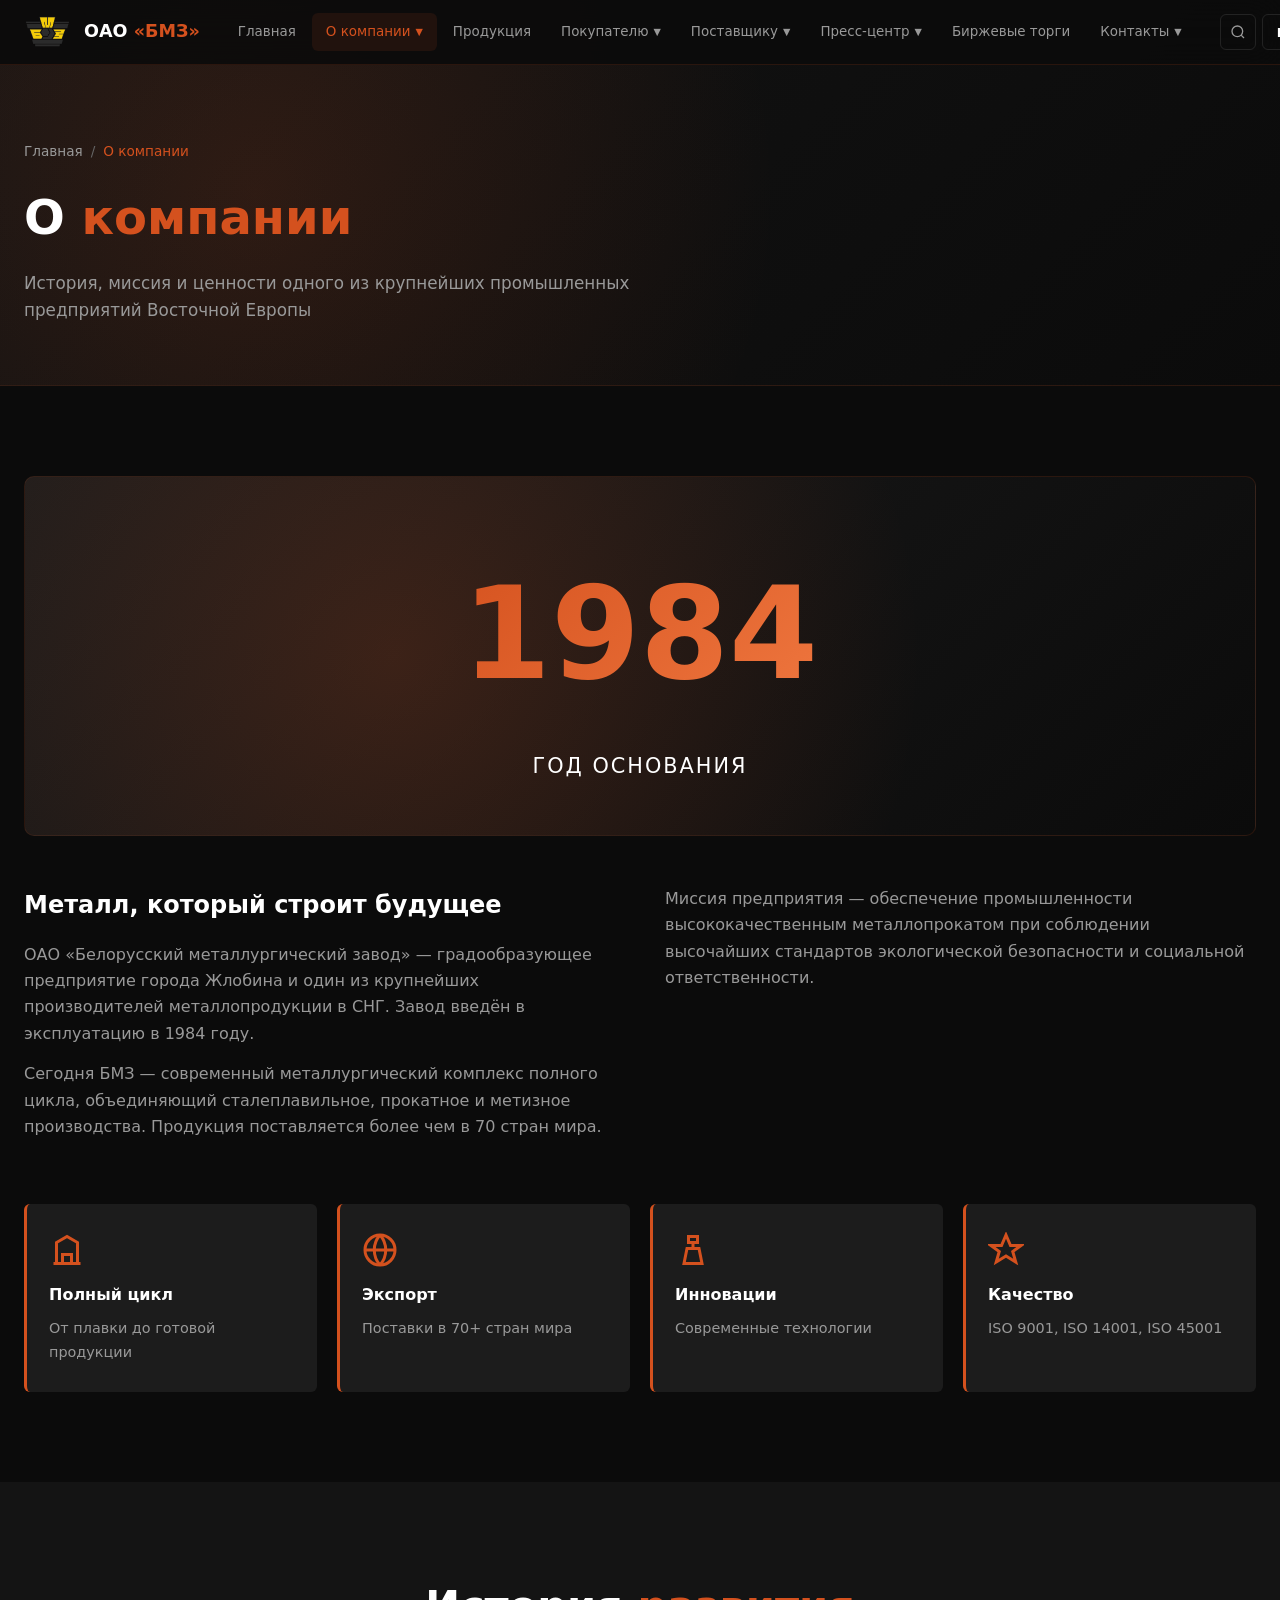
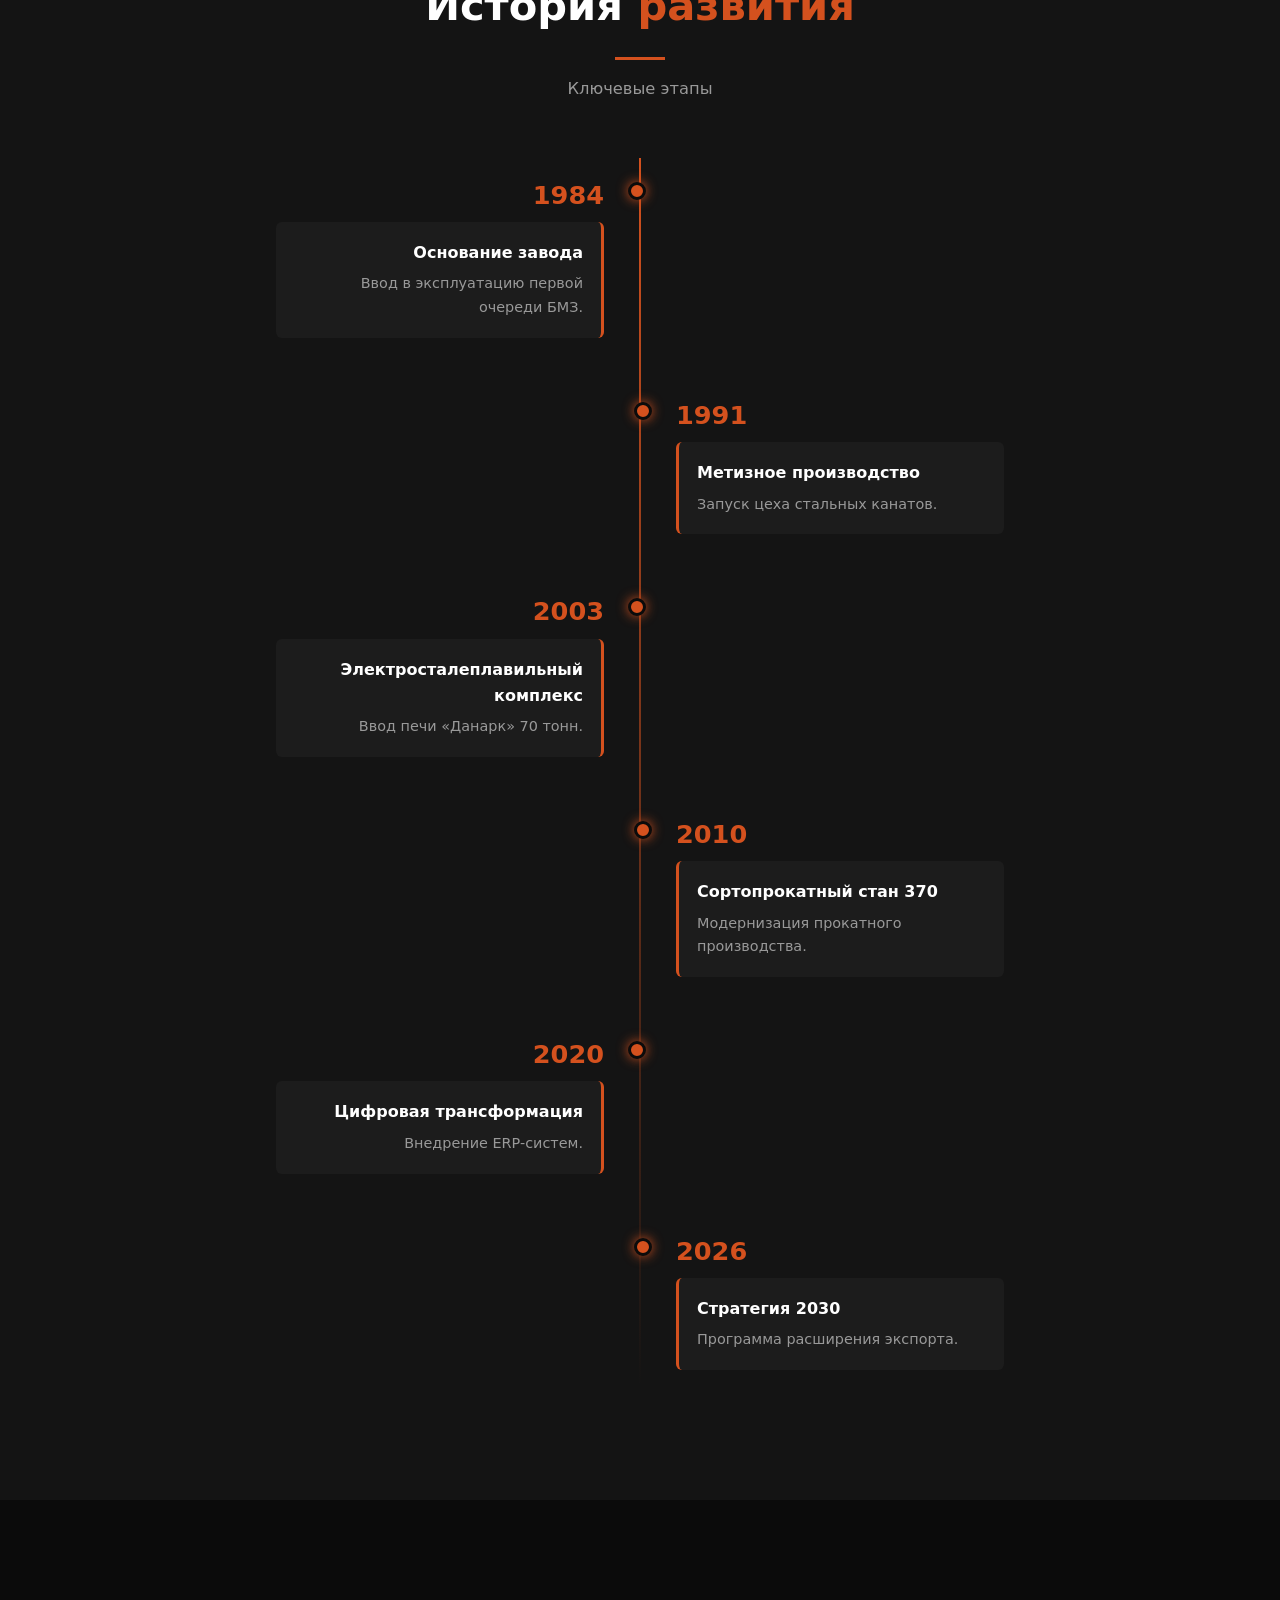
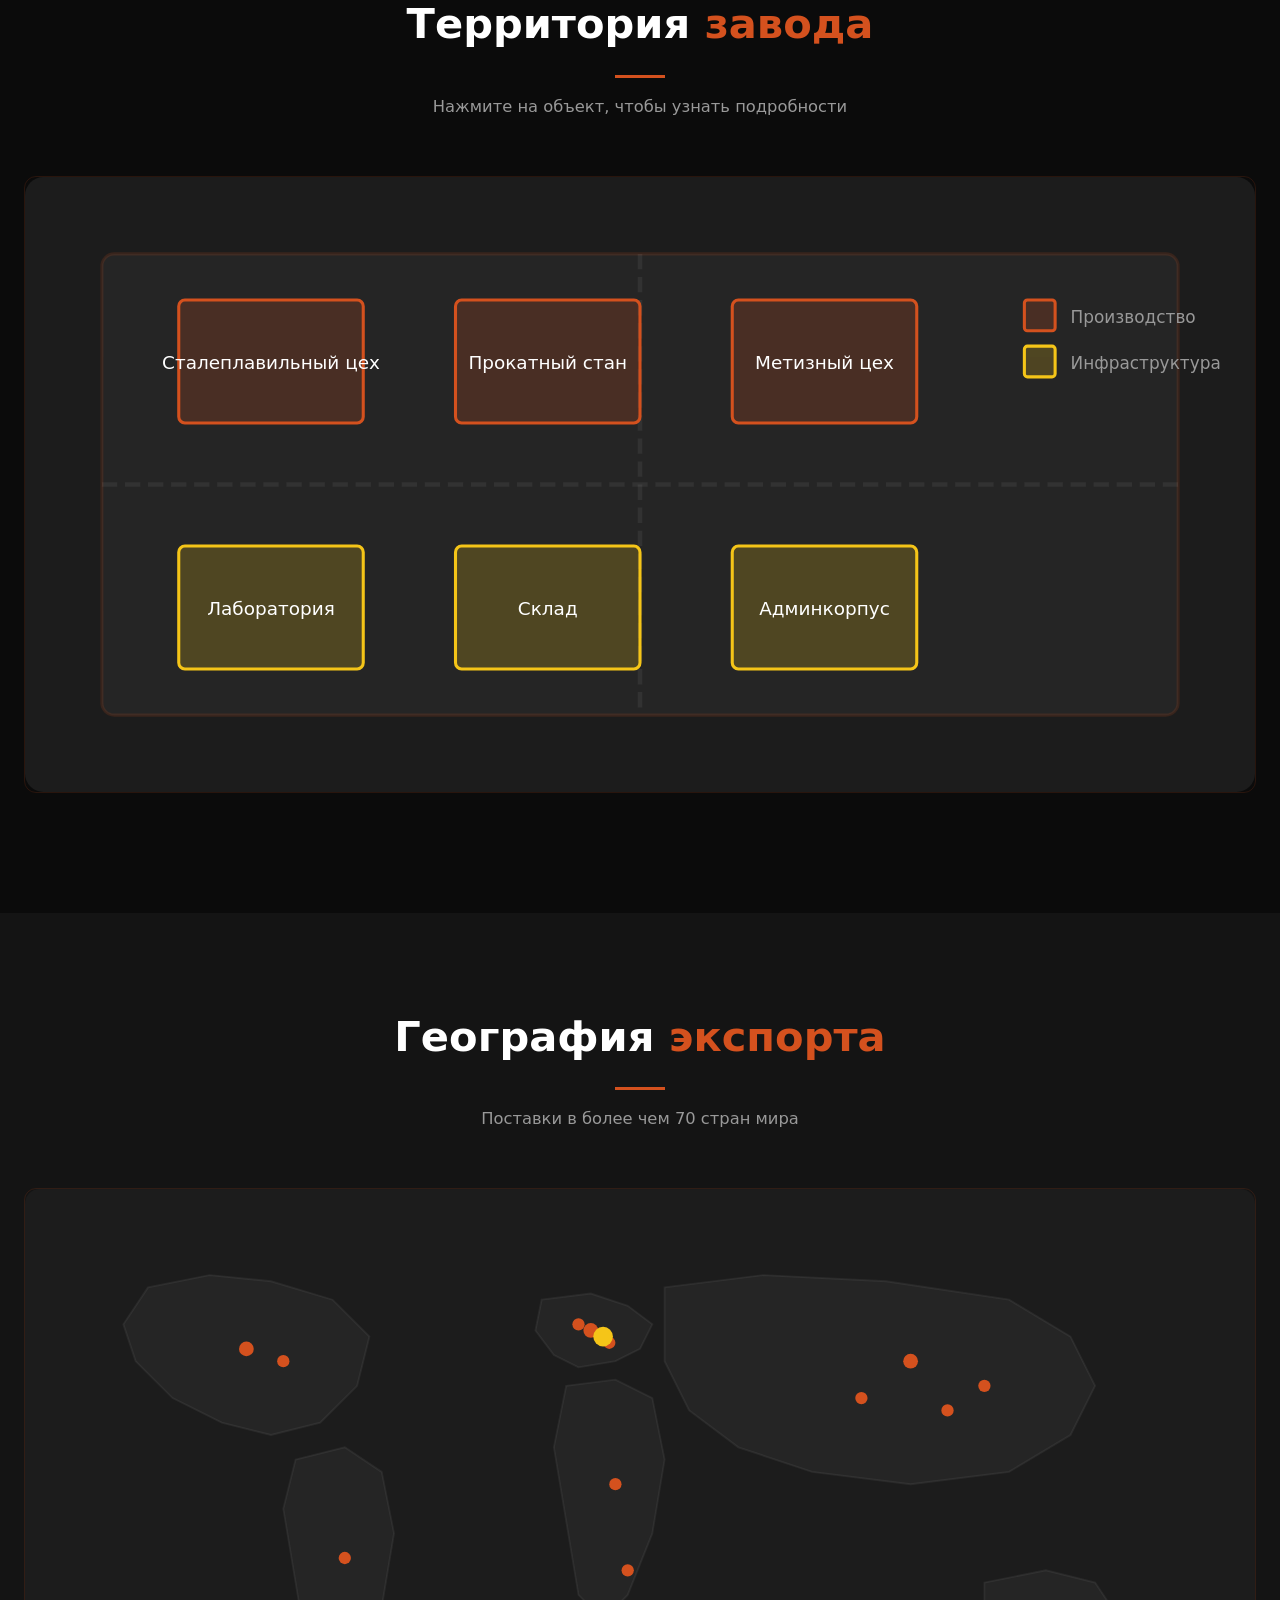
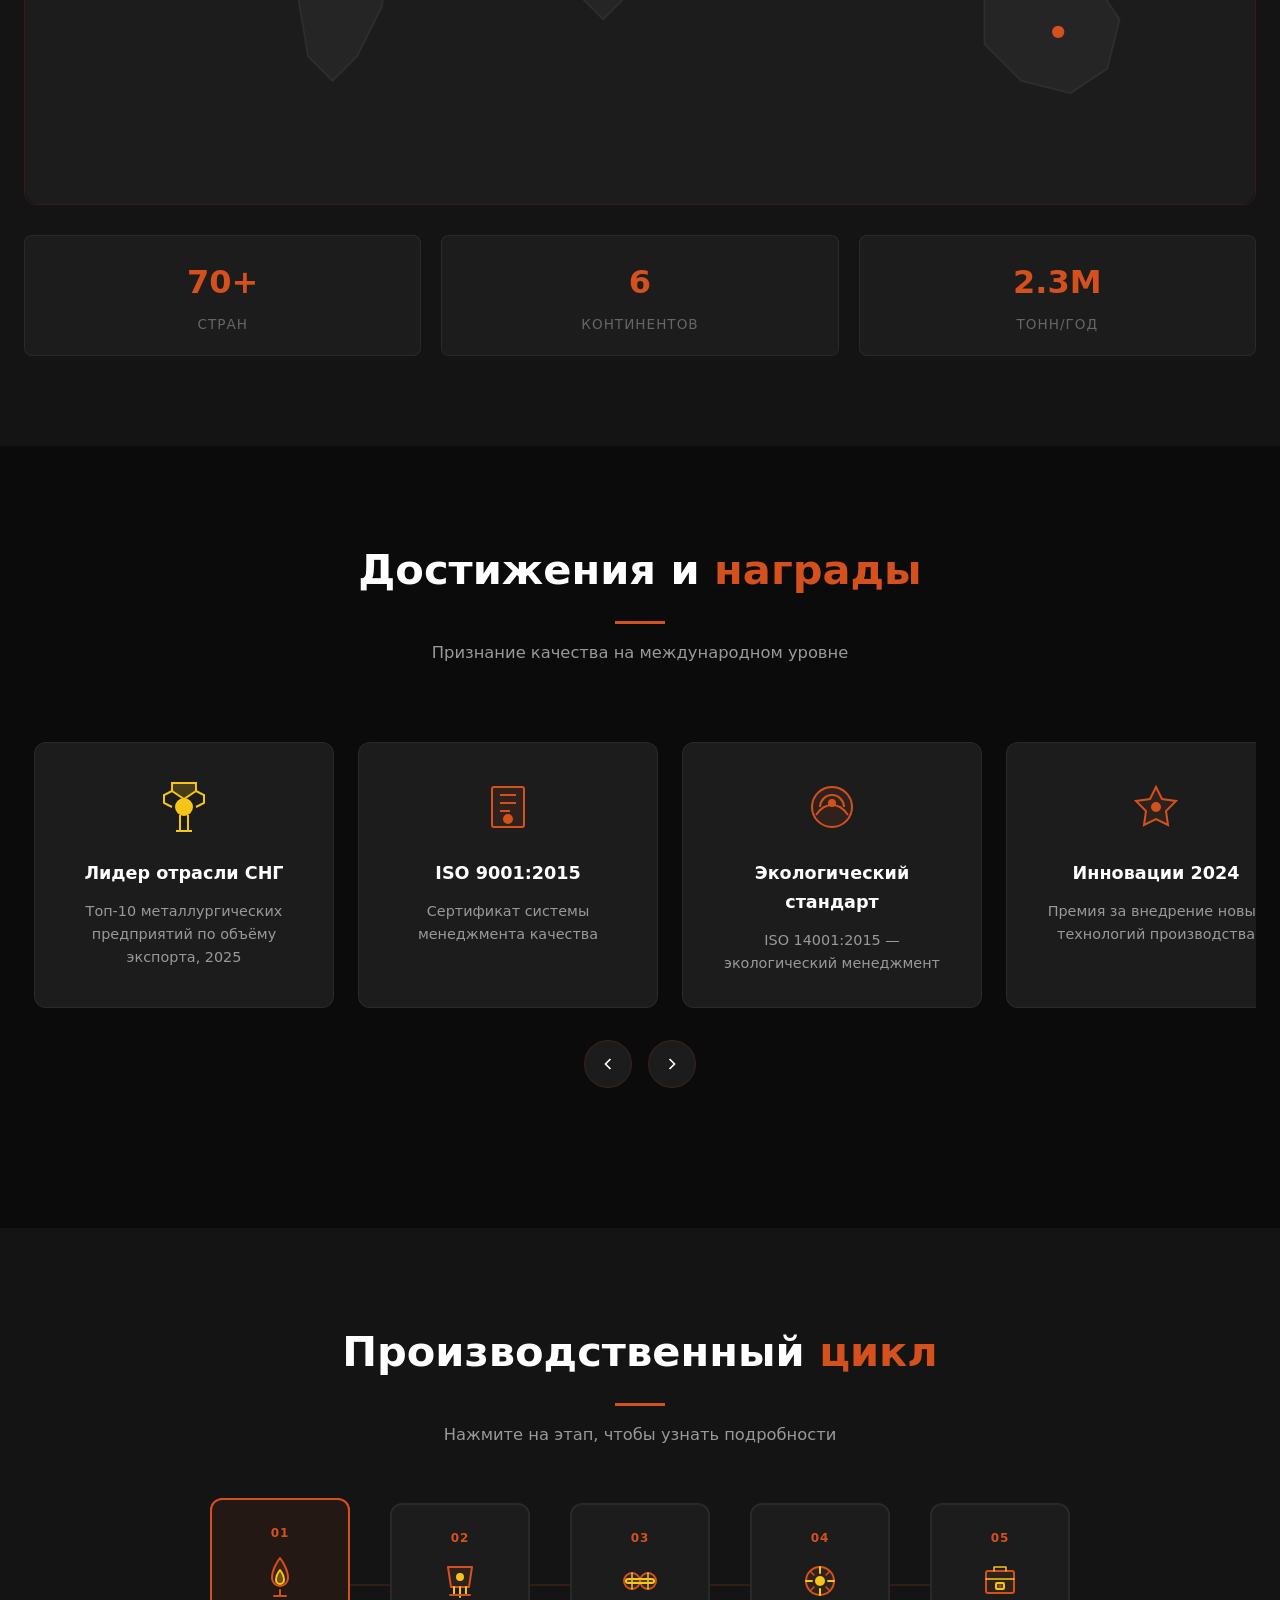
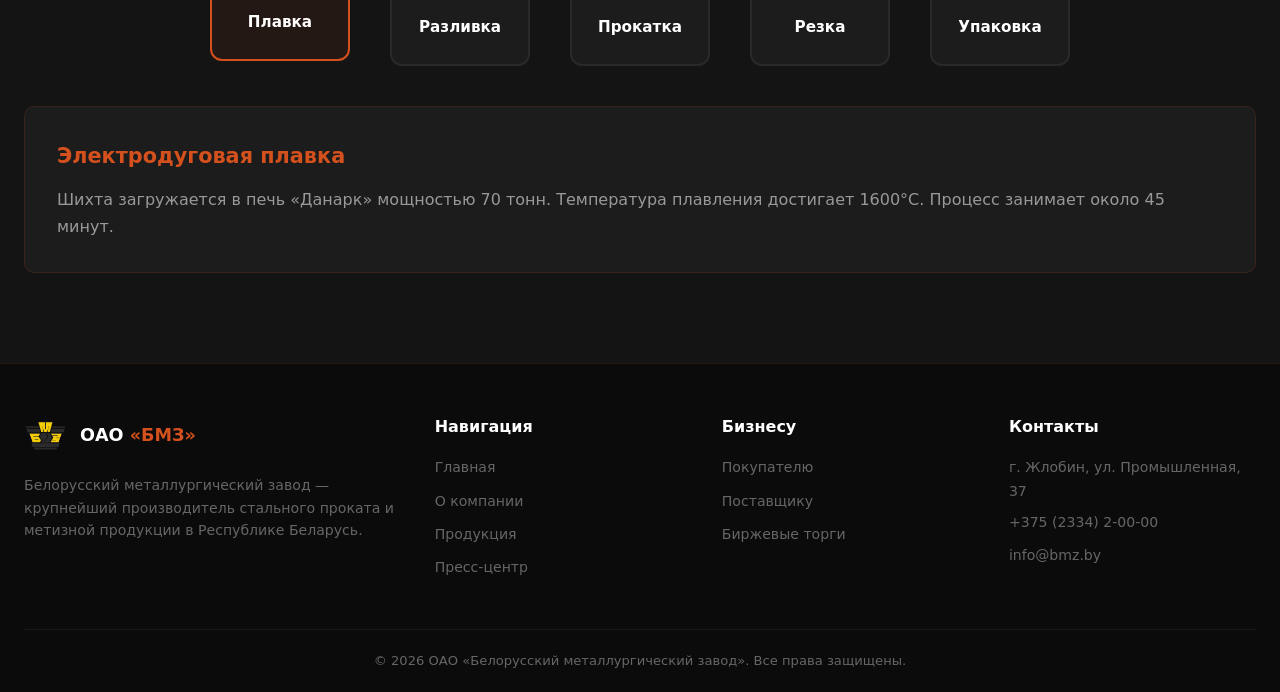
==== commit 157dd805: "Add files via upload" ====
--- a/about.html
+++ b/about.html
@@ -13,7 +13,13 @@
 
 <div class="scroll-progress" id="scrollProgress"></div>
 <div class="preloader"><div class="preloader-spinner"></div></div>
-<header class="hdr" id="hdr"></header>
+<header class="hdr" id="hdr">
+<div class="burger-menu" id="burgerMenu" onclick="toggleMobileMenu()">
+    <span></span>
+    <span></span>
+    <span></span>
+</div>
+</header>
 
 <div class="page-hero">
 <div class="page-hero-inner">
--- a/css/main.css
+++ b/css/main.css
@@ -0,0 +1,472 @@
+*{margin:0;padding:0;box-sizing:border-box}
+:root{
+--pr:#d4511e;--pr-d:#b8411a;--pr-l:#f07840;--yl:#f5c518;
+--bg:#0b0b0b;--bg2:#141414;--bg3:#1c1c1c;--bg4:#252525;--bg5:#2e2e2e;
+--tx:#d8d8d8;--tx2:#999;--tx3:#666;--tx4:#444;
+--wh:#fff;--brd:rgba(212,81,30,.15);--brd2:rgba(255,255,255,.06);
+--rad:6px;--rad2:10px;--max:1360px;
+--shadow:0 12px 40px rgba(0,0,0,.5);--shadow-sm:0 4px 12px rgba(0,0,0,.3);
+}
+html{scroll-behavior:smooth}
+body{font-family:'Segoe UI',system-ui,-apple-system,sans-serif;background:var(--bg);color:var(--tx);line-height:1.65;overflow-x:hidden}
+a{color:inherit;text-decoration:none}
+img{max-width:100%;display:block}
+ul{list-style:none}
+.container{max-width:var(--max);margin:0 auto;padding:0 24px}
+
+/* PRELOADER */
+.preloader{position:fixed;inset:0;background:var(--bg);z-index:9999;display:flex;align-items:center;justify-content:center;transition:opacity .5s,visibility .5s}
+.preloader.hidden{opacity:0;visibility:hidden}
+.preloader-spinner{width:50px;height:50px;border:3px solid var(--brd);border-top-color:var(--pr);border-radius:50%;animation:spin 1s linear infinite}
+@keyframes spin{to{transform:rotate(360deg)}}
+
+/* HEADER */
+.hdr{position:fixed;top:0;left:0;right:0;z-index:1000;background:rgba(11,11,11,.92);backdrop-filter:blur(18px);-webkit-backdrop-filter:blur(18px);border-bottom:1px solid var(--brd);transition:background .3s,border-color .3s}
+.hdr.solid{background:rgba(11,11,11,.98);border-bottom-color:rgba(212,81,30,.25)}
+.hdr-in{display:flex;align-items:center;justify-content:space-between;height:64px;max-width:var(--max);margin:0 auto;padding:0 24px;gap:16px}
+.logo{display:flex;align-items:center;gap:12px;font-weight:700;font-size:1.15rem;color:var(--wh);cursor:pointer;flex-shrink:0}
+.logo-svg{width:48px;height:48px;object-fit:contain}
+.logo-text{font-weight:700;font-size:1.1rem;color:var(--wh)}
+.logo-text em{font-style:normal;color:var(--pr)}
+
+/* NAV */
+.nav-bar{flex:1;display:flex;align-items:center;gap:2px;padding:0 8px;position:relative}
+.nav-item{position:relative}
+.nav-link{padding:8px 14px;font-size:.84rem;font-weight:500;color:var(--tx2);border-radius:var(--rad);transition:all .2s;white-space:nowrap;display:flex;align-items:center;gap:5px;cursor:pointer}
+.nav-link:hover,.nav-link.active{color:var(--wh);background:rgba(255,255,255,.05)}
+.nav-link.active{color:var(--pr);background:rgba(212,81,30,.1)}
+.nav-link .arrow{font-size:.6rem;transition:transform .2s}
+.nav-item:hover .arrow{transform:rotate(180deg)}
+.nav-dropdown{position:absolute;top:calc(100% + 8px);left:0;min-width:280px;background:var(--bg3);border:1px solid var(--brd);border-radius:8px;box-shadow:var(--shadow);opacity:0;visibility:hidden;transform:translateY(-8px);transition:all .2s;z-index:100;overflow:hidden}
+.nav-item:hover .nav-dropdown{opacity:1;visibility:visible;transform:translateY(0)}
+.nav-dropdown a{display:block;padding:12px 18px;color:var(--tx);font-size:.88rem;border-bottom:1px solid var(--brd2);transition:all .15s}
+.nav-dropdown a:hover{background:rgba(212,81,30,.1);color:var(--pr);padding-left:22px}
+.nav-dropdown a:last-child{border-bottom:none}
+
+/* HEADER ACTIONS */
+.hdr-acts{display:flex;align-items:center;gap:6px;flex-shrink:0}
+.hdr-btn{height:36px;border:1px solid rgba(255,255,255,.1);background:transparent;border-radius:var(--rad);color:var(--tx2);cursor:pointer;display:flex;align-items:center;justify-content:center;transition:all .2s;font-family:inherit}
+.hdr-btn:hover{border-color:var(--pr);color:var(--pr)}
+.hdr-btn svg{width:16px;height:16px}
+.search-btn{width:36px;padding:0}
+.lang-sw{font-size:.78rem;font-weight:700;letter-spacing:.5px;padding:0 14px;gap:4px}
+.lang-sw .cur{color:var(--wh)}.lang-sw .alt{color:var(--tx3)}
+
+/* SEARCH */
+.search-dropdown{position:absolute;top:calc(100% + 8px);right:0;width:360px;max-width:90vw;background:var(--bg3);border:1px solid var(--brd);border-radius:8px;box-shadow:var(--shadow);display:none;z-index:1001;overflow:hidden}
+.search-dropdown.open{display:block}
+.search-dropdown-header{padding:14px 18px 10px;font-size:.72rem;color:var(--tx3);text-transform:uppercase;letter-spacing:1.5px;font-weight:600;border-bottom:1px solid var(--brd2)}
+.search-inline-wrap{padding:0 14px 12px;display:flex}
+.search-inline-wrap input{flex:1;height:36px;padding:0 14px;background:var(--bg);border:1px solid rgba(255,255,255,.1);border-right:none;border-radius:var(--rad) 0 0 var(--rad);color:var(--wh);font-size:.88rem;outline:none;font-family:inherit}
+.search-inline-wrap input::placeholder{color:var(--tx3)}
+.search-inline-wrap input:focus{border-color:var(--pr)}
+.search-inline-wrap button{height:36px;width:36px;background:var(--pr);border:1px solid var(--pr);border-radius:0 var(--rad) var(--rad) 0;color:var(--wh);cursor:pointer;display:flex;align-items:center;justify-content:center;flex-shrink:0}
+.search-results{max-height:320px;overflow-y:auto}
+.search-results a{display:block;padding:12px 18px;color:var(--tx);transition:background .15s;border-bottom:1px solid var(--brd2)}
+.search-results a:hover{background:rgba(212,81,30,.08);color:var(--pr)}
+.search-results .sr-page{font-size:.7rem;color:var(--tx3);text-transform:uppercase;letter-spacing:1px;margin-bottom:2px}
+.search-results .sr-title{font-weight:600;color:var(--wh);font-size:.9rem}
+.search-empty{padding:28px 18px;color:var(--tx3);text-align:center}
+.search-wrap{position:relative}
+
+/* HERO */
+.hero{position:relative;min-height:100vh;display:flex;align-items:center;overflow:hidden}
+.hero-bg{position:absolute;inset:0;background:url('../images/bmz.png') center/cover no-repeat;filter:brightness(.5) contrast(1.1) saturate(1.05);transform:scale(1.05);animation:heroZoom 25s ease-in-out infinite alternate}
+@keyframes heroZoom{from{transform:scale(1.05)}to{transform:scale(1.12)}}
+.hero-ov{position:absolute;inset:0;background:linear-gradient(135deg,rgba(11,11,11,.85) 0%,rgba(11,11,11,.5) 45%,rgba(11,11,11,.75) 100%)}
+.hero-ov::after{content:'';position:absolute;inset:0;background:linear-gradient(to top,var(--bg) 0%,transparent 30%)}
+.hero-c{position:relative;z-index:2;max-width:var(--max);margin:0 auto;padding:130px 24px 80px;width:100%}
+.hero-tag{display:inline-block;padding:6px 16px;border:1px solid var(--pr);border-radius:3px;color:var(--pr-l);font-size:.78rem;letter-spacing:2px;text-transform:uppercase;font-weight:600;margin-bottom:28px}
+.hero h1{font-size:clamp(2.2rem,5.5vw,4.2rem);font-weight:800;color:var(--wh);line-height:1.08;margin-bottom:22px}
+.hero h1 span{background:linear-gradient(90deg,var(--pr),var(--pr-l));-webkit-background-clip:text;-webkit-text-fill-color:transparent;background-clip:text}
+.hero-desc{font-size:1.1rem;color:var(--tx2);max-width:620px;margin-bottom:36px}
+.hero-btns{display:flex;gap:14px;flex-wrap:wrap}
+.scroll-hint{position:absolute;bottom:30px;left:50%;transform:translateX(-50%);z-index:3;color:rgba(255,255,255,.35);font-size:.72rem;letter-spacing:2px;text-transform:uppercase;display:flex;flex-direction:column;align-items:center;gap:8px}
+.scroll-hint::after{content:'';width:1px;height:35px;background:linear-gradient(to bottom,var(--pr),transparent);animation:scrollP 2s ease-in-out infinite}
+@keyframes scrollP{0%,100%{opacity:.3;transform:scaleY(.5)}50%{opacity:1;transform:scaleY(1)}}
+
+/* PAGE HERO */
+.page-hero{position:relative;padding:140px 0 60px;background:linear-gradient(135deg,var(--bg2),var(--bg));border-bottom:1px solid var(--brd)}
+.page-hero::before{content:'';position:absolute;inset:0;background:radial-gradient(circle at 20% 50%,rgba(212,81,30,.15),transparent 50%)}
+.page-hero-inner{position:relative;z-index:1;max-width:var(--max);margin:0 auto;padding:0 24px}
+.breadcrumbs{display:flex;align-items:center;gap:8px;font-size:.85rem;color:var(--tx3);margin-bottom:16px;flex-wrap:wrap}
+.breadcrumbs a{color:var(--tx2);transition:color .2s}
+.breadcrumbs a:hover{color:var(--pr)}
+.breadcrumbs .sep{color:var(--tx3)}
+.breadcrumbs .current{color:var(--pr)}
+.page-hero h1{font-size:clamp(1.8rem,4vw,3rem);font-weight:800;color:var(--wh);margin-bottom:12px}
+.page-hero h1 span{color:var(--pr)}
+.page-hero p{color:var(--tx2);font-size:1.05rem;max-width:720px}
+
+/* BUTTONS */
+.btn{display:inline-flex;align-items:center;gap:8px;padding:13px 30px;border-radius:var(--rad);font-weight:600;font-size:.95rem;cursor:pointer;transition:all .25s;border:none}
+.btn-p{background:linear-gradient(135deg,var(--pr),var(--pr-d));color:var(--wh);box-shadow:0 4px 20px rgba(212,81,30,.35)}
+.btn-p:hover{transform:translateY(-2px);box-shadow:0 8px 28px rgba(212,81,30,.5)}
+.btn-o{background:transparent;color:var(--wh);border:1.5px solid rgba(255,255,255,.25)}
+.btn-o:hover{border-color:var(--pr);color:var(--pr)}
+.btn-sm{padding:10px 22px;font-size:.88rem}
+.btn-yl{background:var(--yl);color:#1a1a1a}
+.btn-yl:hover{background:#ffe033;transform:translateY(-2px)}
+
+/* SECTIONS */
+.sec{padding:90px 0}.sec-alt{background:var(--bg2)}
+.sec-title{text-align:center;margin-bottom:55px}
+.sec-title h2{font-size:clamp(1.8rem,3.5vw,2.6rem);font-weight:700;color:var(--wh);margin-bottom:12px}
+.sec-title h2 span{color:var(--pr)}
+.sec-title .line{width:50px;height:3px;background:var(--pr);margin:16px auto}
+.sec-title p{color:var(--tx2);max-width:640px;margin:0 auto;font-size:1.02rem}
+
+/* STATS */
+.stats{display:grid;grid-template-columns:repeat(4,1fr);border:1px solid var(--brd);border-radius:8px;overflow:hidden;background:var(--bg3)}
+.stat{padding:36px 24px;text-align:center;border-right:1px solid var(--brd)}
+.stat:last-child{border-right:none}
+.stat-n{font-size:2.6rem;font-weight:800;color:var(--pr);margin-bottom:6px}
+.stat-l{font-size:.82rem;color:var(--tx3);text-transform:uppercase;letter-spacing:1.5px}
+
+/* LIVE COUNTER */
+.live-counter{background:linear-gradient(135deg,var(--bg3),var(--bg2));border:1px solid var(--brd);border-radius:12px;padding:40px;position:relative;overflow:hidden}
+.live-counter::before{content:'';position:absolute;top:0;left:0;right:0;height:3px;background:linear-gradient(90deg,transparent,var(--pr),var(--yl),var(--pr),transparent);animation:liveLine 3s linear infinite}
+@keyframes liveLine{0%{transform:translateX(-100%)}100%{transform:translateX(100%)}}
+.counter-header{display:flex;align-items:center;gap:10px;margin-bottom:30px;color:var(--tx2);font-size:.9rem;text-transform:uppercase;letter-spacing:1.5px}
+.live-dot{width:10px;height:10px;background:#22c55e;border-radius:50%;animation:pulse 2s ease-in-out infinite}
+@keyframes pulse{0%,100%{box-shadow:0 0 0 0 rgba(34,197,94,0.7)}50%{box-shadow:0 0 0 10px rgba(34,197,94,0)}}
+.counter-grid{display:grid;grid-template-columns:repeat(auto-fit,minmax(200px,1fr));gap:30px}
+.counter-item{text-align:center}
+.counter-value{font-size:3rem;font-weight:800;color:var(--pr);letter-spacing:-1px;font-variant-numeric:tabular-nums}
+.counter-label{color:var(--tx3);font-size:.85rem;margin-top:8px}
+
+/* NEWS */
+.news-grid{display:grid;grid-template-columns:repeat(3,1fr);gap:24px}
+.news-card{background:var(--bg3);border:1px solid var(--brd2);border-radius:8px;overflow:hidden;transition:all .3s;cursor:pointer;position:relative}
+.news-card:hover{border-color:var(--pr);transform:translateY(-4px);box-shadow:var(--shadow-sm)}
+.news-img{height:200px;position:relative;overflow:hidden}
+.news-date{position:absolute;bottom:12px;left:12px;background:var(--pr);color:var(--wh);padding:4px 12px;border-radius:3px;font-size:.78rem;font-weight:600}
+.news-body{padding:22px}
+.news-cat{font-size:.72rem;color:var(--pr);text-transform:uppercase;letter-spacing:1.5px;font-weight:600;margin-bottom:10px}
+.news-body h3{font-size:1.1rem;color:var(--wh);margin-bottom:10px}
+.news-body p{font-size:.9rem;color:var(--tx2)}
+.news-read{display:inline-flex;align-items:center;gap:6px;margin-top:14px;color:var(--pr);font-size:.88rem;font-weight:600}
+
+/* NEWS MODAL */
+.news-modal{position:fixed;inset:0;z-index:2000;background:rgba(0,0,0,.85);backdrop-filter:blur(8px);display:none;align-items:center;justify-content:center;padding:20px;overflow-y:auto}
+.news-modal.open{display:flex}
+.news-modal-content{background:var(--bg3);border:1px solid var(--brd);border-radius:10px;max-width:720px;width:100%;max-height:90vh;overflow-y:auto;position:relative;animation:modalIn .3s}
+@keyframes modalIn{from{opacity:0;transform:translateY(20px)}to{opacity:1;transform:translateY(0)}}
+.news-modal-close{position:absolute;top:16px;right:16px;width:36px;height:36px;background:rgba(0,0,0,.5);border:1px solid rgba(255,255,255,.1);border-radius:50%;color:var(--wh);cursor:pointer;display:flex;align-items:center;justify-content:center;font-size:1.2rem;z-index:2}
+.news-modal-close:hover{background:var(--pr)}
+.news-modal-img{width:100%;height:280px;border-radius:10px 10px 0 0}
+.news-modal-body{padding:32px}
+.news-modal-cat{font-size:.75rem;color:var(--pr);text-transform:uppercase;letter-spacing:2px;font-weight:600;margin-bottom:12px}
+.news-modal-date{font-size:.85rem;color:var(--tx3);margin-bottom:16px}
+.news-modal-body h2{font-size:1.6rem;color:var(--wh);margin-bottom:20px}
+.news-modal-body .text{color:var(--tx);font-size:1rem;line-height:1.8}
+.news-modal-body .text p{margin-bottom:14px}
+
+/* ABOUT */
+.about-hero{height:360px;background:linear-gradient(135deg,var(--bg3),var(--bg));border-radius:10px;display:flex;align-items:center;justify-content:center;position:relative;overflow:hidden;border:1px solid var(--brd);margin-bottom:50px}
+.about-hero::before{content:'';position:absolute;inset:0;background:radial-gradient(circle at 30% 50%,rgba(212,81,30,.2),transparent 60%)}
+.about-hero .big{font-size:8rem;font-weight:900;background:linear-gradient(135deg,var(--pr),var(--pr-l));-webkit-background-clip:text;-webkit-text-fill-color:transparent;background-clip:text;position:relative;z-index:1}
+.about-hero .sub{position:relative;z-index:1;color:var(--wh);font-size:1.3rem;margin-top:10px;letter-spacing:2px;text-transform:uppercase}
+.about-hero-inner{display:flex;flex-direction:column;align-items:center}
+.about-cols{display:grid;grid-template-columns:1fr 1fr;gap:50px;margin-bottom:50px}
+.about-cols h3{font-size:1.5rem;color:var(--wh);margin-bottom:16px}
+.about-cols p{color:var(--tx2);margin-bottom:14px}
+.feat-grid{display:grid;grid-template-columns:repeat(auto-fit,minmax(250px,1fr));gap:20px;margin-top:40px}
+.feat{padding:28px 22px;background:var(--bg3);border-radius:var(--rad);border-left:3px solid var(--pr);transition:transform .3s}
+.feat:hover{transform:translateX(5px)}
+.feat h4{color:var(--wh);margin-bottom:8px}
+.feat p{color:var(--tx2);font-size:.9rem;margin:0}
+.feat-ico{width:36px;height:36px;color:var(--pr);margin-bottom:14px}
+.feat-ico svg{width:100%;height:100%}
+
+/* PRODUCTS */
+.prod-grid{display:grid;grid-template-columns:repeat(auto-fit,minmax(280px,1fr));gap:24px}
+.prod-card{background:var(--bg3);border:1px solid var(--brd2);border-radius:8px;overflow:hidden;transition:all .3s;position:relative}
+.prod-card:hover{border-color:var(--pr);transform:translateY(-5px)}
+.prod-img{height:180px;background:var(--bg4)}
+.prod-img svg{width:100%;height:100%}
+.prod-card-body{padding:24px}
+.prod-card h3{font-size:1.2rem;color:var(--wh);margin-bottom:10px}
+.prod-card p{color:var(--tx2);font-size:.92rem;margin-bottom:14px}
+.prod-card ul li{padding:6px 0 6px 18px;color:var(--tx2);font-size:.88rem;border-bottom:1px solid var(--brd2);position:relative}
+.prod-card ul li::before{content:'';position:absolute;left:0;top:14px;width:7px;height:2px;background:var(--pr)}
+
+/* CATALOG FILTERS */
+.catalog-filters{display:flex;gap:8px;margin-bottom:30px;flex-wrap:wrap;justify-content:center}
+.catalog-filter{padding:10px 22px;border:1px solid rgba(255,255,255,.1);border-radius:var(--rad);color:var(--tx2);cursor:pointer;font-size:.88rem;transition:all .2s;background:transparent;font-family:inherit;font-weight:500}
+.catalog-filter.active,.catalog-filter:hover{border-color:var(--pr);color:var(--pr);background:rgba(212,81,30,.08)}
+.prod-card.hidden{display:none}
+.prod-card.fade-in{animation:fadeIn .4s ease}
+@keyframes fadeIn{from{opacity:0;transform:scale(.95)}to{opacity:1;transform:scale(1)}}
+
+/* INFO BLOCKS */
+.info-blocks{display:grid;grid-template-columns:repeat(auto-fit,minmax(320px,1fr));gap:24px}
+.info-block{background:var(--bg3);border:1px solid var(--brd2);border-radius:8px;padding:32px 28px;transition:all .3s;position:relative}
+.info-block:hover{border-color:var(--pr);transform:translateY(-3px)}
+.info-block h3{color:var(--wh);font-size:1.2rem;margin-bottom:16px;padding-bottom:12px;border-bottom:1px solid var(--brd)}
+.info-block p,.info-block li{color:var(--tx2);font-size:.93rem;margin-bottom:10px}
+.info-block ul li{padding-left:16px;position:relative}
+.info-block ul li::before{content:'—';position:absolute;left:0;color:var(--pr)}
+
+/* PRESS */
+.press-tabs{display:flex;gap:8px;margin-bottom:30px;flex-wrap:wrap;justify-content:center}
+.press-tab{padding:10px 22px;border:1px solid rgba(255,255,255,.1);border-radius:var(--rad);color:var(--tx2);cursor:pointer;font-size:.88rem;transition:all .2s;background:transparent;font-family:inherit;font-weight:500}
+.press-tab.active,.press-tab:hover{border-color:var(--pr);color:var(--pr);background:rgba(212,81,30,.08)}
+.press-list{display:flex;flex-direction:column;gap:16px}
+.press-item{display:flex;gap:24px;padding:24px;background:var(--bg3);border-radius:8px;border:1px solid var(--brd2);transition:all .3s;cursor:pointer}
+.press-item:hover{border-color:var(--pr)}
+.press-item-date{flex-shrink:0;width:70px;text-align:center}
+.press-item-date .day{font-size:2rem;font-weight:800;color:var(--pr);line-height:1}
+.press-item-date .mon{font-size:.78rem;color:var(--tx3);text-transform:uppercase;letter-spacing:1px}
+.press-item h4{color:var(--wh);font-size:1.05rem;margin-bottom:8px}
+.press-item p{color:var(--tx2);font-size:.9rem}
+.press-item .item-type{font-size:.72rem;color:var(--pr);text-transform:uppercase;letter-spacing:1px;font-weight:600;margin-bottom:6px}
+
+/* GALLERY */
+.gallery-grid{display:grid;grid-template-columns:repeat(auto-fit,minmax(220px,1fr));gap:16px;margin-top:20px}
+.gallery-item{height:200px;border-radius:8px;overflow:hidden;position:relative;cursor:pointer;border:1px solid var(--brd2);transition:all .3s}
+.gallery-item:hover{transform:scale(1.03);border-color:var(--pr)}
+.gallery-item-label{position:absolute;bottom:0;left:0;right:0;padding:10px 14px;background:linear-gradient(to top,rgba(0,0,0,.8),transparent);color:var(--wh);font-size:.85rem}
+
+/* NEWSPAPER */
+.newspaper-grid{display:grid;grid-template-columns:repeat(auto-fit,minmax(280px,1fr));gap:24px;margin-top:20px}
+.newspaper-card{background:var(--bg3);border:1px solid var(--brd2);border-radius:8px;overflow:hidden;transition:all .3s;cursor:pointer}
+.newspaper-card:hover{border-color:var(--pr);transform:translateY(-4px)}
+.newspaper-cover{height:260px;display:flex;align-items:center;justify-content:center}
+.newspaper-cover-text{color:var(--yl);font-size:1.4rem;font-weight:800;text-align:center;padding:20px}
+.newspaper-cover-text small{display:block;color:var(--tx2);font-size:.75rem;font-weight:400;margin-top:8px;letter-spacing:2px;text-transform:uppercase}
+.newspaper-body{padding:20px}
+.newspaper-body h4{color:var(--wh);font-size:1.05rem;margin-bottom:8px}
+.newspaper-body p{color:var(--tx2);font-size:.88rem}
+
+/* CAREER */
+.vac-grid{display:grid;grid-template-columns:repeat(auto-fit,minmax(320px,1fr));gap:20px}
+.vac{background:var(--bg3);padding:28px;border-radius:8px;border:1px solid var(--brd2);transition:all .3s}
+.vac:hover{border-color:var(--pr);transform:translateY(-3px)}
+.vac-tag{display:inline-block;padding:3px 10px;background:rgba(212,81,30,.12);color:var(--pr-l);border-radius:3px;font-size:.72rem;letter-spacing:1px;text-transform:uppercase;font-weight:600;margin-bottom:14px}
+.vac h4{color:var(--wh);font-size:1.15rem;margin-bottom:10px}
+.vac-meta{display:flex;gap:16px;color:var(--tx3);font-size:.85rem;margin-bottom:12px;flex-wrap:wrap}
+.vac p{color:var(--tx2);font-size:.9rem;margin-bottom:16px}
+
+/* TIMELINE */
+.tl{position:relative;max-width:800px;margin:0 auto}
+.tl::before{content:'';position:absolute;left:50%;top:0;bottom:0;width:2px;background:linear-gradient(to bottom,var(--pr),transparent);transform:translateX(-50%)}
+.tl-item{position:relative;width:50%;padding:16px 36px;margin-bottom:24px}
+.tl-item:nth-child(odd){left:0;text-align:right}
+.tl-item:nth-child(even){left:50%}
+.tl-item::before{content:'';position:absolute;top:24px;width:12px;height:12px;background:var(--pr);border-radius:50%;border:3px solid var(--bg);box-shadow:0 0 12px var(--pr)}
+.tl-item:nth-child(odd)::before{right:-6px}
+.tl-item:nth-child(even)::before{left:-6px}
+.tl-yr{font-size:1.6rem;font-weight:700;color:var(--pr);margin-bottom:6px}
+.tl-box{background:var(--bg3);padding:18px;border-radius:var(--rad);border-left:3px solid var(--pr)}
+.tl-item:nth-child(odd) .tl-box{border-left:none;border-right:3px solid var(--pr)}
+.tl-box h4{color:var(--wh);margin-bottom:6px}
+.tl-box p{color:var(--tx2);font-size:.9rem}
+
+/* CONTACTS */
+.contact-grid{display:grid;grid-template-columns:1fr 1fr;gap:40px}
+.map-wrap{border-radius:8px;overflow:hidden;border:1px solid var(--brd);height:420px;background:var(--bg3)}
+#map{width:100%;height:100%}
+.route-btn{display:inline-flex;align-items:center;gap:8px;margin-top:16px;padding:12px 24px;background:var(--yl);color:#1a1a1a;border:none;border-radius:var(--rad);font-weight:700;font-size:.95rem;cursor:pointer;transition:all .2s}
+.route-btn:hover{background:#ffe033;transform:translateY(-2px)}
+.route-btn svg{width:18px;height:18px}
+.route-btn:disabled{opacity:.5;cursor:not-allowed;transform:none}
+.route-status{margin-top:12px;padding:12px 16px;border-radius:var(--rad);font-size:.9rem;display:none}
+.route-status.show{display:block}
+.route-status.info{background:rgba(59,130,246,.1);border:1px solid rgba(59,130,246,.3);color:#93c5fd}
+.route-status.error{background:rgba(239,68,68,.1);border:1px solid rgba(239,68,68,.3);color:#fca5a5}
+.route-status.success{background:rgba(34,197,94,.1);border:1px solid rgba(34,197,94,.3);color:#86efac}
+.c-info{display:flex;flex-direction:column;gap:20px}
+.c-item{display:flex;gap:16px;padding:18px 0;border-bottom:1px solid var(--brd2)}
+.c-ico{width:42px;height:42px;background:rgba(212,81,30,.12);border-radius:var(--rad);display:flex;align-items:center;justify-content:center;flex-shrink:0;color:var(--pr)}
+.c-ico svg{width:18px;height:18px}
+.c-item h4{color:var(--wh);font-size:.95rem;margin-bottom:4px}
+.c-item p,.c-item a{color:var(--tx2);font-size:.9rem}
+.c-item a:hover{color:var(--pr)}
+.c-form{background:var(--bg3);padding:32px;border-radius:8px;border:1px solid var(--brd2)}
+.c-form h3{color:var(--wh);margin-bottom:22px;font-size:1.3rem}
+.fg{margin-bottom:16px}
+.fg label{display:block;color:var(--tx2);font-size:.85rem;margin-bottom:6px}
+.fg input,.fg textarea,.fg select{width:100%;padding:11px 14px;background:var(--bg);border:1px solid rgba(255,255,255,.08);border-radius:var(--rad);color:var(--wh);font-family:inherit;font-size:.92rem;transition:border .2s}
+.fg input:focus,.fg textarea:focus,.fg select:focus{outline:none;border-color:var(--pr)}
+.fg textarea{resize:vertical;min-height:100px}
+.form-success{padding:16px;background:rgba(34,197,94,.1);border:1px solid rgba(34,197,94,.3);border-radius:var(--rad);color:#86efac;text-align:center;margin-top:16px;display:none}
+.form-success.show{display:block}
+
+/* FOOTER */
+.ftr{background:var(--bg);border-top:1px solid var(--brd);padding:50px 0 20px}
+.ftr-grid{display:grid;grid-template-columns:1.5fr 1fr 1fr 1fr;gap:40px;margin-bottom:40px}
+.ftr-brand{display:flex;align-items:center;gap:12px;margin-bottom:16px;cursor:pointer}
+.ftr-brand img{width:44px;height:44px;object-fit:contain}
+.ftr-brand-name{font-weight:700;font-size:1.1rem;color:var(--wh)}
+.ftr-brand-name em{font-style:normal;color:var(--pr)}
+.ftr-desc{color:var(--tx3);font-size:.88rem;line-height:1.6}
+.ftr-col h4{color:var(--wh);margin-bottom:16px;font-size:1rem}
+.ftr-col a{color:var(--tx3);font-size:.88rem;display:block;margin-bottom:10px;transition:color .2s}
+.ftr-col a:hover{color:var(--pr)}
+.ftr-col p{color:var(--tx3);font-size:.88rem;margin-bottom:8px}
+.ftr-bot{text-align:center;padding-top:20px;border-top:1px solid var(--brd2);color:var(--tx3);font-size:.82rem}
+
+/* SCROLL PROGRESS */
+.scroll-progress{position:fixed;top:0;left:0;height:3px;background:linear-gradient(90deg,var(--pr),var(--pr-l),var(--yl));z-index:1001;width:0%;transition:width 0.1s}
+
+/* SPARKS CANVAS */
+.hero canvas{position:absolute;inset:0;z-index:1;pointer-events:none;opacity:0.6}
+
+/* GLOW EFFECT */
+.prod-card::before,.news-card::before,.info-block::before{content:'';position:absolute;top:0;left:0;right:0;bottom:0;background:radial-gradient(circle at var(--mouse-x,50%) var(--mouse-y,50%),rgba(212,81,30,0.15),transparent 50%);opacity:0;transition:opacity 0.3s;pointer-events:none;z-index:1}
+.prod-card:hover::before,.news-card:hover::before,.info-block:hover::before{opacity:1}
+.prod-card > *,.news-card > *,.info-block > *{position:relative;z-index:2}
+
+/* PRODUCTION CYCLE */
+.production-cycle{display:flex;align-items:center;justify-content:center;gap:0;margin:40px 0;flex-wrap:wrap}
+.cycle-step{background:var(--bg3);border:2px solid var(--brd2);border-radius:12px;padding:24px 20px;text-align:center;cursor:pointer;transition:all .3s;min-width:140px;position:relative}
+.cycle-step:hover,.cycle-step.active{border-color:var(--pr);background:rgba(212,81,30,.08);transform:translateY(-5px)}
+.cycle-step .step-num{font-size:.75rem;color:var(--pr);font-weight:700;letter-spacing:1px;margin-bottom:8px}
+.cycle-step .step-icon{width:48px;height:48px;margin:0 auto 10px;color:var(--pr)}
+.cycle-step .step-icon svg{width:100%;height:100%}
+.cycle-step h4{color:var(--wh);font-size:.95rem}
+.cycle-line{width:40px;height:2px;background:var(--brd);flex-shrink:0}
+.cycle-detail{background:var(--bg3);border:1px solid var(--brd);border-radius:10px;padding:32px;margin-top:30px;transition:all .3s}
+.cycle-detail h3{color:var(--pr);font-size:1.3rem;margin-bottom:12px}
+.cycle-detail p{color:var(--tx2);font-size:1rem;line-height:1.7}
+
+/* PLANT MAP */
+.plant-map{position:relative;border-radius:12px;overflow:hidden;border:1px solid var(--brd);margin:30px 0}
+.plant-svg{width:100%;height:auto;display:block}
+.plant-object{cursor:pointer;transition:all .3s}
+.plant-object:hover{filter:brightness(1.3);stroke-width:3}
+.plant-tooltip{position:absolute;background:var(--bg3);border:1px solid var(--pr);border-radius:6px;padding:12px 16px;color:var(--wh);font-size:.9rem;pointer-events:none;opacity:0;transition:opacity .2s;z-index:10;max-width:250px}
+.plant-tooltip.show{opacity:1}
+.plant-tooltip strong{color:var(--pr);display:block;margin-bottom:4px}
+
+/* WORLD MAP */
+.world-map{position:relative;border-radius:12px;overflow:hidden;border:1px solid var(--brd);margin:30px 0}
+.map-svg{width:100%;height:auto;display:block}
+.map-dot,.map-dot-home{cursor:pointer;transition:all .3s;animation:mapPulse 2s ease-in-out infinite}
+.map-dot:hover,.map-dot-home:hover{r:10;filter:drop-shadow(0 0 8px var(--pr))}
+.map-dot-home{animation:mapPulseHome 2s ease-in-out infinite}
+@keyframes mapPulse{0%,100%{opacity:0.7}50%{opacity:1}}
+@keyframes mapPulseHome{0%,100%{opacity:1;filter:drop-shadow(0 0 4px var(--yl))}50%{opacity:0.8;filter:drop-shadow(0 0 12px var(--yl))}}
+.map-tooltip{position:absolute;background:var(--bg3);border:1px solid var(--pr);border-radius:6px;padding:8px 14px;color:var(--wh);font-size:.85rem;pointer-events:none;opacity:0;transition:opacity .2s;z-index:10;white-space:nowrap}
+.map-tooltip.show{opacity:1}
+.map-stats{display:grid;grid-template-columns:repeat(3,1fr);gap:20px;margin-top:30px}
+.map-stat{text-align:center;padding:20px;background:var(--bg3);border:1px solid var(--brd2);border-radius:8px}
+.map-stat-n{font-size:2rem;font-weight:800;color:var(--pr)}
+.map-stat-l{color:var(--tx3);font-size:.85rem;text-transform:uppercase;letter-spacing:1px;margin-top:4px}
+
+/* AWARDS CAROUSEL */
+.awards-carousel{position:relative;overflow:hidden;margin:30px 0;padding:20px 0}
+.carousel-track{display:flex;gap:24px;transition:transform 0.5s ease;padding:0 10px}
+.award-card{min-width:300px;max-width:300px;background:var(--bg3);border:1px solid var(--brd2);border-radius:12px;padding:32px 24px;text-align:center;transition:all .3s;flex-shrink:0}
+.award-card:hover{border-color:var(--pr);transform:translateY(-5px);box-shadow:0 8px 24px rgba(212,81,30,0.15)}
+.award-icon{width:64px;height:64px;margin:0 auto 20px;display:flex;align-items:center;justify-content:center}
+.award-icon svg{width:100%;height:100%}
+.award-card h4{color:var(--wh);font-size:1.1rem;margin-bottom:12px;font-weight:700}
+.award-card p{color:var(--tx2);font-size:.9rem;line-height:1.6}
+.carousel-controls{display:flex;justify-content:center;gap:16px;margin-top:32px}
+.carousel-btn{width:48px;height:48px;background:var(--bg3);border:1px solid var(--brd);border-radius:50%;color:var(--wh);cursor:pointer;transition:all .2s;display:flex;align-items:center;justify-content:center}
+.carousel-btn:hover{background:var(--pr);border-color:var(--pr);transform:scale(1.1)}
+.carousel-btn svg{width:20px;height:20px}
+
+@media(max-width:768px){
+.award-card{min-width:260px;max-width:260px;padding:24px 20px}
+}
+@media(max-width:480px){
+.award-card{min-width:240px;max-width:240px}
+}
+
+/* BACK TO TOP */
+.back-top{position:fixed;bottom:30px;right:30px;width:46px;height:46px;background:var(--pr);border-radius:50%;display:flex;align-items:center;justify-content:center;cursor:pointer;opacity:0;visibility:hidden;transition:all .3s;z-index:999;border:none;color:var(--wh);box-shadow:0 4px 15px rgba(212,81,30,.4)}
+.back-top.visible{opacity:1;visibility:visible}
+.back-top:hover{transform:translateY(-3px);background:var(--pr-l)}
+.back-top svg{width:20px;height:20px}
+
+/* PAGE ANIMATION */
+.page{animation:fadeUp .4s ease}
+@keyframes fadeUp{from{opacity:0;transform:translateY(15px)}to{opacity:1;transform:translateY(0)}}
+
+/* SCROLL REVEAL */
+.reveal{opacity:0;transform:translateY(30px);transition:opacity .6s ease,transform .6s ease}
+.reveal.visible{opacity:1;transform:translateY(0)}
+
+/* LEAFLET */
+.leaflet-container{background:#1a1a1a}
+.leaflet-control-zoom a{background:var(--bg3)!important;color:var(--wh)!important;border-color:var(--brd)!important}
+.leaflet-control-zoom a:hover{background:var(--bg4)!important}
+.leaflet-routing-container{background:var(--bg3)!important;color:var(--tx)!important;border:1px solid var(--brd)!important;border-radius:8px!important;max-height:200px;overflow-y:auto!important;font-family:inherit!important}
+
+/* RESPONSIVE */
+@media(max-width:1024px){
+.nav-link{padding:6px 10px;font-size:.8rem}
+.stats{grid-template-columns:repeat(2,1fr)}
+.stat{border-bottom:1px solid var(--brd)}
+.stat:nth-child(2){border-right:none}
+.news-grid{grid-template-columns:1fr 1fr}
+.about-cols{grid-template-columns:1fr}
+.contact-grid{grid-template-columns:1fr}
+.ftr-grid{grid-template-columns:1fr 1fr}
+.tl::before{left:16px}
+.tl-item{width:100%!important;left:0!important;padding-left:44px!important;text-align:left!important}
+.tl-item::before{left:10px!important;right:auto!important}
+.tl-item:nth-child(odd) .tl-box{border-right:none;border-left:3px solid var(--pr)}
+}
+@media(max-width:768px){
+.counter-value{font-size:2rem}
+.live-counter{padding:24px}
+.production-cycle{flex-direction:column;gap:10px}
+.cycle-line{width:2px;height:30px}
+.map-stats{grid-template-columns:1fr}
+.award-card{min-width:260px}
+.plant-svg{font-size:10px}
+}
+@media(max-width:640px){
+.hdr-in{height:56px;padding:0 14px;gap:10px}
+.logo-text{font-size:.95rem}
+.logo-svg{width:40px;height:40px}
+.nav-link{padding:5px 8px;font-size:.76rem}
+.search-dropdown{width:calc(100vw - 28px);right:-14px}
+.hero-c{padding:100px 16px 60px}
+.hero h1{font-size:2rem}
+.hero-desc{font-size:1rem}
+.stats{grid-template-columns:1fr 1fr}
+.stat-n{font-size:2rem}
+.news-grid,.prod-grid,.info-blocks,.vac-grid,.gallery-grid,.newspaper-grid{grid-template-columns:1fr}
+.ftr-grid{grid-template-columns:1fr}
+.sec{padding:60px 0}
+.press-item{flex-direction:column;gap:12px}
+.about-hero{height:250px}
+.about-hero .big{font-size:5rem}
+.hero-btns{flex-direction:column}
+.hero-btns .btn{justify-content:center}
+.lang-sw{padding:0 10px;font-size:.72rem}
+.hdr-btn{height:32px;width:32px}
+.news-modal-img{height:200px}
+.news-modal-body{padding:22px}
+.news-modal-body h2{font-size:1.3rem}
+.map-wrap{height:320px}
+.nav-dropdown{position:fixed;top:56px;left:0;right:0;min-width:100%;border-radius:0}
+.page-hero{padding:110px 0 40px}
+.back-top{bottom:20px;right:20px;width:40px;height:40px}
+.map-stats{grid-template-columns:1fr}
+.counter-grid{grid-template-columns:1fr 1fr}
+}
+@media(max-width:380px){.stat{padding:20px 12px}.stat-n{font-size:1.6rem}.stat-l{font-size:.7rem}}
+/* Бургер-меню (скрыто на десктопе) */
+.burger-menu{
+    display:none;
+    flex-direction:column;
+    gap:5px;
+    cursor:pointer;
+    padding:8px;
+    z-index:1001;
+}
+.burger-menu span{
+    width:24px;
+    height:2px;
+    background:var(--wh);
+    transition:.3s;
+}
+.burger-menu.active span:nth-child(1){transform:rotate(45deg) translate(5px,5px)}
+.burger-menu.active span:nth-child(2){opacity:0}
+.burger-menu.active span:nth-child(3){transform:rotate(-45deg) translate(5px,-5px)}
--- a/css/responsive.css
+++ b/css/responsive.css
@@ -0,0 +1,242 @@
+/* ===== МОБИЛЬНАЯ АДАПТИВНОСТЬ ===== */
+
+/* Планшеты (до 1024px) */
+@media(max-width:1024px){
+    .nav-link{padding:6px 10px;font-size:.8rem}
+    .stats{grid-template-columns:repeat(2,1fr)}
+    .stat{border-bottom:1px solid var(--brd)}
+    .stat:nth-child(2){border-right:none}
+    .news-grid{grid-template-columns:1fr 1fr}
+    .about-cols{grid-template-columns:1fr}
+    .contact-grid{grid-template-columns:1fr}
+    .ftr-grid{grid-template-columns:1fr 1fr}
+    .tl::before{left:16px}
+    .tl-item{width:100%!important;left:0!important;padding-left:44px!important;text-align:left!important}
+    .tl-item::before{left:10px!important;right:auto!important}
+    .tl-item:nth-child(odd) .tl-box{border-right:none;border-left:3px solid var(--pr)}
+    .counter-grid{grid-template-columns:repeat(2,1fr)}
+    .counter-value{font-size:2.2rem}
+    .prod-grid{grid-template-columns:repeat(2,1fr)}
+    .info-blocks{grid-template-columns:1fr 1fr}
+    .map-stats{grid-template-columns:repeat(3,1fr)}
+    .award-card{min-width:260px;max-width:260px}
+}
+
+/* Большие телефоны (до 768px) */
+@media(max-width:768px){
+    .hdr-in{height:56px;padding:0 12px;gap:8px}
+    .logo-text{font-size:.9rem}
+    .logo-svg{width:38px;height:38px}
+    
+    /* Навигация сворачивается */
+    .nav-bar{display:none}
+    .nav-bar.mobile-open{
+        display:flex;
+        flex-direction:column;
+        position:fixed;
+        top:56px;
+        left:0;
+        right:0;
+        bottom:0;
+        background:rgba(11,11,11,.98);
+        z-index:999;
+        padding:20px;
+        overflow-y:auto;
+    }
+    .nav-bar.mobile-open .nav-item{width:100%}
+    .nav-bar.mobile-open .nav-link{
+        padding:16px 20px;
+        font-size:1rem;
+        border-bottom:1px solid var(--brd2);
+    }
+    .nav-bar.mobile-open .nav-dropdown{
+        position:static;
+        opacity:1;
+        visibility:visible;
+        transform:none;
+        box-shadow:none;
+        border:none;
+        background:var(--bg2);
+        margin-top:8px;
+    }
+    .nav-bar.mobile-open .nav-dropdown a{
+        padding:12px 20px 12px 40px;
+    }
+    
+    /* Бургер-меню */
+    .burger-menu{
+        display:flex;
+        flex-direction:column;
+        gap:5px;
+        cursor:pointer;
+        padding:8px;
+        z-index:1001;
+    }
+    .burger-menu span{
+        width:24px;
+        height:2px;
+        background:var(--wh);
+        transition:.3s;
+    }
+    .burger-menu.active span:nth-child(1){transform:rotate(45deg) translate(5px,5px)}
+    .burger-menu.active span:nth-child(2){opacity:0}
+    .burger-menu.active span:nth-child(3){transform:rotate(-45deg) translate(5px,-5px)}
+    
+    .hero-c{padding:80px 16px 40px}
+    .hero h1{font-size:1.8rem}
+    .hero-desc{font-size:.95rem}
+    .hero-btns{flex-direction:column}
+    .hero-btns .btn{justify-content:center}
+    
+    .sec{padding:50px 0}
+    .sec-title h2{font-size:1.6rem}
+    .sec-title p{font-size:.9rem}
+    
+    .stats{grid-template-columns:1fr 1fr}
+    .stat{padding:20px 16px}
+    .stat-n{font-size:1.8rem}
+    .stat-l{font-size:.75rem}
+    
+    .counter-grid{grid-template-columns:1fr 1fr}
+    .counter-value{font-size:1.8rem}
+    .counter-label{font-size:.75rem}
+    .live-counter{padding:24px 16px}
+    
+    .news-grid{grid-template-columns:1fr}
+    .prod-grid{grid-template-columns:1fr}
+    .info-blocks{grid-template-columns:1fr}
+    .vac-grid{grid-template-columns:1fr}
+    .gallery-grid{grid-template-columns:1fr 1fr}
+    .newspaper-grid{grid-template-columns:1fr}
+    
+    .ftr-grid{grid-template-columns:1fr}
+    .ftr-col{margin-bottom:20px}
+    
+    .production-cycle{flex-direction:column;gap:10px}
+    .cycle-line{width:2px;height:30px}
+    .cycle-step{min-width:100%;max-width:100%}
+    
+    .map-stats{grid-template-columns:1fr}
+    .map-stat{padding:16px}
+    
+    .press-item{flex-direction:column;gap:12px}
+    .press-item-date{width:auto;text-align:left}
+    
+    .contact-grid{grid-template-columns:1fr}
+    .map-wrap{height:300px}
+    .c-form{padding:20px}
+    
+    .about-hero{height:250px}
+    .about-hero .big{font-size:5rem}
+    
+    .news-modal-body{padding:20px}
+    .news-modal-body h2{font-size:1.3rem}
+    .news-modal-img{height:200px}
+    
+    .back-top{bottom:20px;right:20px;width:40px;height:40px}
+    
+    .page-hero{padding:90px 0 30px}
+    .page-hero h1{font-size:1.6rem}
+    .page-hero p{font-size:.9rem}
+    
+    .catalog-filters{flex-wrap:wrap}
+    .catalog-filter{padding:8px 16px;font-size:.8rem}
+}
+
+/* Средние телефоны (до 480px) */
+@media(max-width:480px){
+    .hdr-in{height:52px;padding:0 10px}
+    .logo-text{font-size:.85rem}
+    .logo-svg{width:34px;height:34px}
+    
+    .hero h1{font-size:1.5rem}
+    .hero-desc{font-size:.9rem}
+    
+    .stat-n{font-size:1.5rem}
+    .stat-l{font-size:.7rem}
+    
+    .counter-value{font-size:1.5rem}
+    .counter-label{font-size:.7rem}
+    
+    .sec-title h2{font-size:1.4rem}
+    
+    .award-card{min-width:240px;max-width:240px;padding:24px 16px}
+    .award-icon{width:48px;height:48px}
+    .award-card h4{font-size:1rem}
+    .award-card p{font-size:.85rem}
+    
+    .gallery-grid{grid-template-columns:1fr}
+    
+    .cycle-step{padding:16px 12px}
+    .cycle-step .step-icon{width:40px;height:40px}
+    .cycle-step h4{font-size:.85rem}
+    
+    .map-wrap{height:250px}
+    
+    .c-form{padding:16px}
+    .fg input,.fg textarea,.fg select{padding:10px 12px;font-size:.85rem}
+    
+    .news-card{border-radius:6px}
+    .news-img{height:160px}
+    .news-body{padding:16px}
+    .news-body h3{font-size:1rem}
+    
+    .prod-card{border-radius:6px}
+    .prod-img{height:150px}
+    .prod-card-body{padding:16px}
+    
+    .info-block{padding:20px 16px}
+    .info-block h3{font-size:1.1rem}
+    
+    .vac{padding:20px 16px}
+    .vac h4{font-size:1.05rem}
+    
+    .tl-box{padding:14px}
+    .tl-yr{font-size:1.3rem}
+    
+    .search-dropdown{width:calc(100vw - 20px);right:-10px}
+    .search-inline-wrap input{font-size:.85rem}
+}
+
+/* Маленькие телефоны (до 360px) */
+@media(max-width:360px){
+    .hero h1{font-size:1.3rem}
+    .hero-desc{font-size:.85rem}
+    
+    .stat-n{font-size:1.3rem}
+    .stat{padding:16px 12px}
+    
+    .counter-value{font-size:1.3rem}
+    .counter-grid{grid-template-columns:1fr}
+    
+    .sec-title h2{font-size:1.2rem}
+    
+    .award-card{min-width:220px;max-width:220px}
+    
+    .cycle-step .step-icon{width:36px;height:36px}
+    
+    .nav-bar.mobile-open .nav-link{font-size:.9rem;padding:14px 16px}
+}
+
+/* Очень маленькие экраны (до 320px) */
+@media(max-width:320px){
+    .hero h1{font-size:1.2rem}
+    .stat-n{font-size:1.2rem}
+    .counter-value{font-size:1.2rem}
+    .sec-title h2{font-size:1.1rem}
+}
+
+/* Горизонтальная ориентация телефона */
+@media(max-height:500px) and (orientation:landscape){
+    .hero{min-height:auto;padding:60px 0}
+    .hero-c{padding:60px 16px 30px}
+    .nav-bar.mobile-open{max-height:80vh}
+}
+
+/* Тач-устройства */
+@media(hover:none){
+    .nav-link:hover{background:transparent}
+    .nav-link:active{background:rgba(212,81,30,.1)}
+    .btn:active{transform:scale(.95)}
+    .prod-card:active,.news-card:active{transform:scale(.98)}
+}
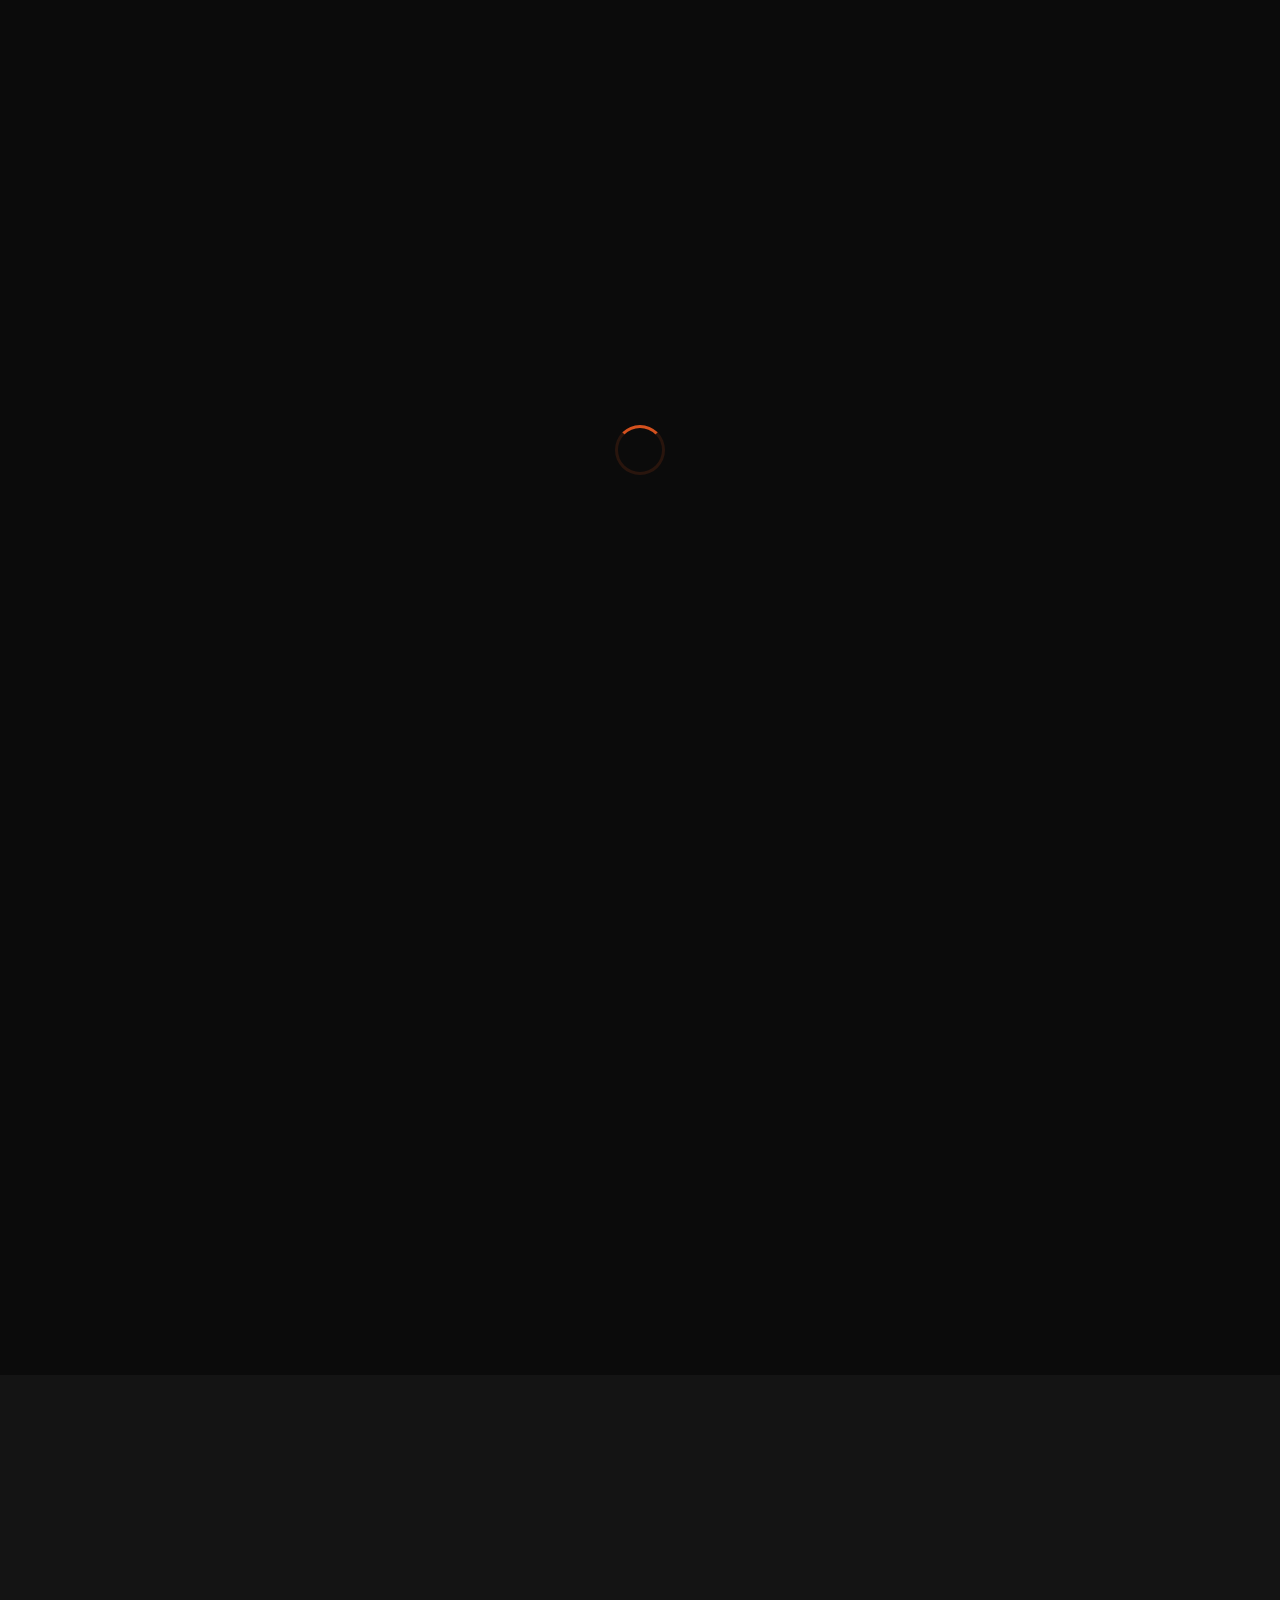
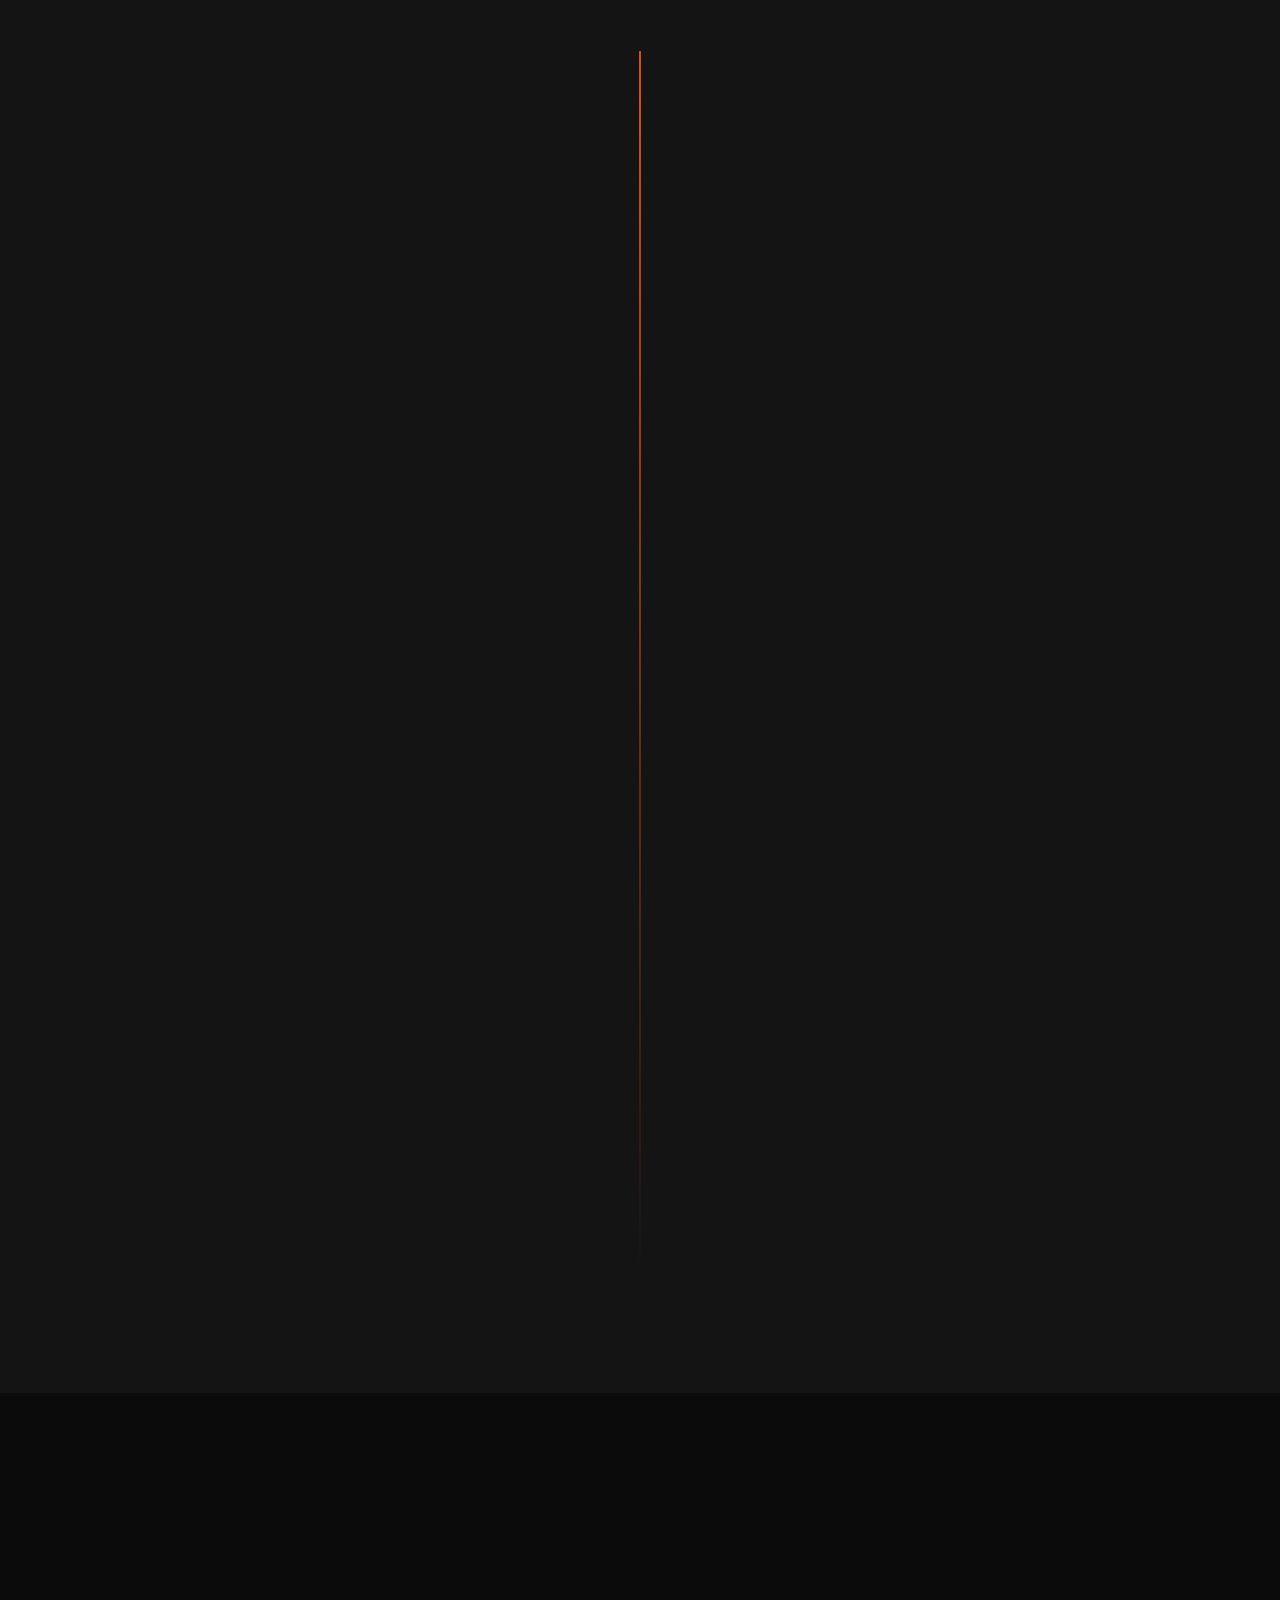
==== commit cd43e693: "Add files via upload" ====
--- a/about.html
+++ b/about.html
@@ -13,48 +13,77 @@
 
 <div class="scroll-progress" id="scrollProgress"></div>
 <div class="preloader"><div class="preloader-spinner"></div></div>
-<header class="hdr" id="hdr">
-<div class="burger-menu" id="burgerMenu" onclick="toggleMobileMenu()">
-    <span></span>
-    <span></span>
-    <span></span>
-</div>
-</header>
+<header class="hdr" id="hdr"></header>
 
 <div class="page-hero">
 <div class="page-hero-inner">
-<div class="breadcrumbs"><a href="index.html">Главная</a><span class="sep">/</span><span class="current">О компании</span></div>
-<h1>О <span>компании</span></h1>
-<p>История, миссия и ценности одного из крупнейших промышленных предприятий Восточной Европы</p>
+<div class="breadcrumbs">
+<a href="index.html" data-i18n-text="breadcrumb_home">Главная</a>
+<span class="sep">/</span>
+<span class="current" data-i18n-text="nav_about">О компании</span>
+</div>
+<h1 data-i18n="about_title">О <span>компании</span></h1>
+<p data-i18n-text="about_sub">История, миссия и ценности одного из крупнейших промышленных предприятий Восточной Европы</p>
 </div>
 </div>
 
 <section class="sec">
 <div class="container">
-<div class="about-hero reveal"><div class="about-hero-inner"><div class="big">1984</div><div class="sub">Год основания</div></div></div>
+<div class="about-hero reveal">
+<div class="about-hero-inner">
+<div class="big">1984</div>
+<div class="sub" data-i18n-text="about_yr_sub">Год основания</div>
+</div>
+</div>
 <div class="about-cols reveal">
-<div><h3>Металл, который строит будущее</h3><p>ОАО «Белорусский металлургический завод» — градообразующее предприятие города Жлобина и один из крупнейших производителей металлопродукции в СНГ. Завод введён в эксплуатацию в 1984 году.</p><p>Сегодня БМЗ — современный металлургический комплекс полного цикла, объединяющий сталеплавильное, прокатное и метизное производства. Продукция поставляется более чем в 70 стран мира.</p></div>
-<div><p>Миссия предприятия — обеспечение промышленности высококачественным металлопрокатом при соблюдении высочайших стандартов экологической безопасности и социальной ответственности.</p></div>
+<div>
+<h3 data-i18n-text="ab_h1">Металл, который строит будущее</h3>
+<p data-i18n-text="ab_p1">ОАО «Белорусский металлургический завод» — градообразующее предприятие города Жлобина и один из крупнейших производителей металлопродукции в СНГ. Завод введён в эксплуатацию в 1984 году.</p>
+<p data-i18n-text="ab_p2">Сегодня БМЗ — современный металлургический комплекс полного цикла, объединяющий сталеплавильное, прокатное и метизное производства. Продукция поставляется более чем в 70 стран мира.</p>
+</div>
+<div>
+<p data-i18n-text="ab_p3">Миссия предприятия — обеспечение промышленности высококачественным металлопрокатом при соблюдении высочайших стандартов экологической безопасности и социальной ответственности.</p>
+</div>
 </div>
 <div class="feat-grid">
-<div class="feat reveal"><div class="feat-ico"><svg viewBox="0 0 24 24" fill="none" stroke="currentColor" stroke-width="2"><path d="M3 21h18M5 21V7l7-4 7 4v14M9 21v-6h6v6"/></svg></div><h4>Полный цикл</h4><p>От плавки до готовой продукции</p></div>
-<div class="feat reveal"><div class="feat-ico"><svg viewBox="0 0 24 24" fill="none" stroke="currentColor" stroke-width="2"><circle cx="12" cy="12" r="10"/><path d="M2 12h20M12 2a15 15 0 010 20M12 2a15 15 0 000 20"/></svg></div><h4>Экспорт</h4><p>Поставки в 70+ стран мира</p></div>
-<div class="feat reveal"><div class="feat-ico"><svg viewBox="0 0 24 24" fill="none" stroke="currentColor" stroke-width="2"><path d="M9 3h6v4H9zM12 7v4M8 11h8l2 10H6z"/></svg></div><h4>Инновации</h4><p>Современные технологии</p></div>
-<div class="feat reveal"><div class="feat-ico"><svg viewBox="0 0 24 24" fill="none" stroke="currentColor" stroke-width="2"><path d="M12 2l3 7h7l-5.5 4 2 7L12 16l-6.5 4 2-7L2 9h7z"/></svg></div><h4>Качество</h4><p>ISO 9001, ISO 14001, ISO 45001</p></div>
+<div class="feat reveal">
+<div class="feat-ico"><svg viewBox="0 0 24 24" fill="none" stroke="currentColor" stroke-width="2"><path d="M3 21h18M5 21V7l7-4 7 4v14M9 21v-6h6v6"/></svg></div>
+<h4 data-i18n-text="f1t">Полный цикл</h4>
+<p data-i18n-text="f1d">От плавки до готовой продукции</p>
+</div>
+<div class="feat reveal">
+<div class="feat-ico"><svg viewBox="0 0 24 24" fill="none" stroke="currentColor" stroke-width="2"><circle cx="12" cy="12" r="10"/><path d="M2 12h20M12 2a15 15 0 010 20M12 2a15 15 0 000 20"/></svg></div>
+<h4 data-i18n-text="f2t">Экспорт</h4>
+<p data-i18n-text="f2d">Поставки в 70+ стран мира</p>
+</div>
+<div class="feat reveal">
+<div class="feat-ico"><svg viewBox="0 0 24 24" fill="none" stroke="currentColor" stroke-width="2"><path d="M9 3h6v4H9zM12 7v4M8 11h8l2 10H6z"/></svg></div>
+<h4 data-i18n-text="f3t">Инновации</h4>
+<p data-i18n-text="f3d">Современные технологии</p>
+</div>
+<div class="feat reveal">
+<div class="feat-ico"><svg viewBox="0 0 24 24" fill="none" stroke="currentColor" stroke-width="2"><path d="M12 2l3 7h7l-5.5 4 2 7L12 16l-6.5 4 2-7L2 9h7z"/></svg></div>
+<h4 data-i18n-text="f4t">Качество</h4>
+<p data-i18n-text="f4d">ISO 9001, ISO 14001, ISO 45001</p>
+</div>
 </div>
 </div>
 </section>
 
 <section class="sec sec-alt">
 <div class="container">
-<div class="sec-title reveal"><h2>История <span>развития</span></h2><div class="line"></div><p>Ключевые этапы</p></div>
+<div class="sec-title reveal">
+<h2 data-i18n="hist_title">История <span>развития</span></h2>
+<div class="line"></div>
+<p data-i18n-text="hist_sub">Ключевые этапы</p>
+</div>
 <div class="tl">
-<div class="tl-item reveal"><div class="tl-yr">1984</div><div class="tl-box"><h4>Основание завода</h4><p>Ввод в эксплуатацию первой очереди БМЗ.</p></div></div>
-<div class="tl-item reveal"><div class="tl-yr">1991</div><div class="tl-box"><h4>Метизное производство</h4><p>Запуск цеха стальных канатов.</p></div></div>
-<div class="tl-item reveal"><div class="tl-yr">2003</div><div class="tl-box"><h4>Электросталеплавильный комплекс</h4><p>Ввод печи «Данарк» 70 тонн.</p></div></div>
-<div class="tl-item reveal"><div class="tl-yr">2010</div><div class="tl-box"><h4>Сортопрокатный стан 370</h4><p>Модернизация прокатного производства.</p></div></div>
-<div class="tl-item reveal"><div class="tl-yr">2020</div><div class="tl-box"><h4>Цифровая трансформация</h4><p>Внедрение ERP-систем.</p></div></div>
-<div class="tl-item reveal"><div class="tl-yr">2026</div><div class="tl-box"><h4>Стратегия 2030</h4><p>Программа расширения экспорта.</p></div></div>
+<div class="tl-item reveal"><div class="tl-yr" data-i18n-text="t1y">1984</div><div class="tl-box"><h4 data-i18n-text="t1t">Основание завода</h4><p data-i18n-text="t1d">Ввод в эксплуатацию первой очереди БМЗ.</p></div></div>
+<div class="tl-item reveal"><div class="tl-yr" data-i18n-text="t2y">1991</div><div class="tl-box"><h4 data-i18n-text="t2t">Метизное производство</h4><p data-i18n-text="t2d">Запуск цеха стальных канатов.</p></div></div>
+<div class="tl-item reveal"><div class="tl-yr" data-i18n-text="t3y">2003</div><div class="tl-box"><h4 data-i18n-text="t3t">Электросталеплавильный комплекс</h4><p data-i18n-text="t3d">Ввод печи «Данарк» 70 тонн.</p></div></div>
+<div class="tl-item reveal"><div class="tl-yr" data-i18n-text="t4y">2010</div><div class="tl-box"><h4 data-i18n-text="t4t">Сортопрокатный стан 370</h4><p data-i18n-text="t4d">Модернизация прокатного производства.</p></div></div>
+<div class="tl-item reveal"><div class="tl-yr" data-i18n-text="t5y">2020</div><div class="tl-box"><h4 data-i18n-text="t5t">Цифровая трансформация</h4><p data-i18n-text="t5d">Внедрение ERP-систем.</p></div></div>
+<div class="tl-item reveal"><div class="tl-yr" data-i18n-text="t6y">2026</div><div class="tl-box"><h4 data-i18n-text="t6t">Стратегия 2030</h4><p data-i18n-text="t6d">Программа расширения экспорта.</p></div></div>
 </div>
 </div>
 </section>
@@ -62,9 +91,9 @@
 <section class="sec">
 <div class="container">
 <div class="sec-title reveal">
-<h2>Территория <span>завода</span></h2>
-<div class="line"></div>
-<p>Нажмите на объект, чтобы узнать подробности</p>
+<h2 data-i18n="plant_map_title">Территория <span>завода</span></h2>
+<div class="line"></div>
+<p data-i18n-text="plant_map_sub">Нажмите на объект, чтобы узнать подробности</p>
 </div>
 <div class="plant-map reveal">
 <svg viewBox="0 0 800 400" class="plant-svg">
@@ -72,25 +101,18 @@
 <rect x="50" y="50" width="700" height="300" fill="var(--bg4)" stroke="var(--brd)" stroke-width="2" rx="8"/>
 <line x1="50" y1="200" x2="750" y2="200" stroke="var(--brd2)" stroke-width="3" stroke-dasharray="10,5"/>
 <line x1="400" y1="50" x2="400" y2="350" stroke="var(--brd2)" stroke-width="3" stroke-dasharray="10,5"/>
-
 <rect class="plant-object" data-name="Сталеплавильный цех" data-desc="Печь Данарк, 70 тонн" x="100" y="80" width="120" height="80" fill="rgba(212,81,30,0.2)" stroke="var(--pr)" stroke-width="2" rx="4"/>
 <text x="160" y="125" fill="var(--wh)" font-size="12" text-anchor="middle">Сталеплавильный цех</text>
-
 <rect class="plant-object" data-name="Прокатный стан 370" data-desc="Горячая прокатка" x="280" y="80" width="120" height="80" fill="rgba(212,81,30,0.2)" stroke="var(--pr)" stroke-width="2" rx="4"/>
 <text x="340" y="125" fill="var(--wh)" font-size="12" text-anchor="middle">Прокатный стан</text>
-
 <rect class="plant-object" data-name="Метизное производство" data-desc="Канаты, проволока" x="460" y="80" width="120" height="80" fill="rgba(212,81,30,0.2)" stroke="var(--pr)" stroke-width="2" rx="4"/>
 <text x="520" y="125" fill="var(--wh)" font-size="12" text-anchor="middle">Метизный цех</text>
-
 <rect class="plant-object" data-name="Лаборатория ОТК" data-desc="Контроль качества" x="100" y="240" width="120" height="80" fill="rgba(245,197,24,0.2)" stroke="var(--yl)" stroke-width="2" rx="4"/>
 <text x="160" y="285" fill="var(--wh)" font-size="12" text-anchor="middle">Лаборатория</text>
-
 <rect class="plant-object" data-name="Склад готовой продукции" data-desc="Хранение и отгрузка" x="280" y="240" width="120" height="80" fill="rgba(245,197,24,0.2)" stroke="var(--yl)" stroke-width="2" rx="4"/>
 <text x="340" y="285" fill="var(--wh)" font-size="12" text-anchor="middle">Склад</text>
-
 <rect class="plant-object" data-name="Административный корпус" data-desc="Офис, проходная" x="460" y="240" width="120" height="80" fill="rgba(245,197,24,0.2)" stroke="var(--yl)" stroke-width="2" rx="4"/>
 <text x="520" y="285" fill="var(--wh)" font-size="12" text-anchor="middle">Админкорпус</text>
-
 <rect x="650" y="80" width="20" height="20" fill="rgba(212,81,30,0.2)" stroke="var(--pr)" stroke-width="2" rx="2"/>
 <text x="680" y="95" fill="var(--tx2)" font-size="11">Производство</text>
 <rect x="650" y="110" width="20" height="20" fill="rgba(245,197,24,0.2)" stroke="var(--yl)" stroke-width="2" rx="2"/>
@@ -104,25 +126,19 @@
 <section class="sec sec-alt">
 <div class="container">
 <div class="sec-title reveal">
-<h2>География <span>экспорта</span></h2>
-<div class="line"></div>
-<p>Поставки в более чем 70 стран мира</p>
+<h2 data-i18n="export_title">География <span>экспорта</span></h2>
+<div class="line"></div>
+<p data-i18n-text="export_sub">Поставки в более чем 70 стран мира</p>
 </div>
 <div class="world-map reveal">
 <svg viewBox="0 0 1000 500" class="map-svg">
 <rect width="1000" height="500" fill="var(--bg3)" rx="12"/>
 <g fill="var(--bg4)" stroke="var(--brd2)" stroke-width="1.5">
-<!-- Северная Америка -->
 <path d="M100 80 L150 70 L200 75 L250 90 L280 120 L270 160 L240 190 L200 200 L160 190 L120 170 L90 140 L80 110 Z"/>
-<!-- Южная Америка -->
 <path d="M220 220 L260 210 L290 230 L300 280 L290 340 L270 380 L250 400 L230 380 L220 320 L210 260 Z"/>
-<!-- Европа -->
 <path d="M420 90 L460 85 L490 95 L510 110 L500 130 L480 140 L450 145 L430 135 L415 115 Z"/>
-<!-- Африка -->
 <path d="M440 160 L480 155 L510 170 L520 220 L510 280 L490 330 L470 350 L450 330 L440 270 L430 210 Z"/>
-<!-- Азия -->
 <path d="M520 80 L600 70 L700 75 L800 90 L850 120 L870 160 L850 200 L800 230 L720 240 L640 230 L580 210 L540 180 L520 140 Z"/>
-<!-- Австралия -->
 <path d="M780 320 L830 310 L870 320 L890 350 L880 390 L850 410 L810 400 L780 370 Z"/>
 </g>
 <g class="export-dots">
@@ -145,9 +161,9 @@
 <div class="map-tooltip" id="mapTooltip"></div>
 </div>
 <div class="map-stats reveal">
-<div class="map-stat"><div class="map-stat-n">70+</div><div class="map-stat-l">Стран</div></div>
-<div class="map-stat"><div class="map-stat-n">6</div><div class="map-stat-l">Континентов</div></div>
-<div class="map-stat"><div class="map-stat-n">2.3М</div><div class="map-stat-l">Тонн/год</div></div>
+<div class="map-stat"><div class="map-stat-n">70+</div><div class="map-stat-l" data-i18n-text="export_countries">Стран</div></div>
+<div class="map-stat"><div class="map-stat-n">6</div><div class="map-stat-l" data-i18n-text="export_continents">Континентов</div></div>
+<div class="map-stat"><div class="map-stat-n">2.3М</div><div class="map-stat-l" data-i18n-text="export_tons">Тонн/год</div></div>
 </div>
 </div>
 </section>
@@ -155,9 +171,9 @@
 <section class="sec">
 <div class="container">
 <div class="sec-title reveal">
-<h2>Достижения и <span>награды</span></h2>
-<div class="line"></div>
-<p>Признание качества на международном уровне</p>
+<h2 data-i18n="awards_title">Достижения и <span>награды</span></h2>
+<div class="line"></div>
+<p data-i18n-text="awards_sub">Признание качества на международном уровне</p>
 </div>
 <div class="awards-carousel reveal">
 <div class="carousel-track" id="carouselTrack">
@@ -170,8 +186,8 @@
 <path d="M28 40v16M36 40v16M24 56h16"/>
 </svg>
 </div>
-<h4>Лидер отрасли СНГ</h4>
-<p>Топ-10 металлургических предприятий по объёму экспорта, 2025</p>
+<h4 data-i18n-text="award1_title">Лидер отрасли СНГ</h4>
+<p data-i18n-text="award1_desc">Топ-10 металлургических предприятий по объёму экспорта, 2025</p>
 </div>
 <div class="award-card">
 <div class="award-icon">
@@ -181,8 +197,8 @@
 <circle cx="32" cy="44" r="4" fill="var(--pr)"/>
 </svg>
 </div>
-<h4>ISO 9001:2015</h4>
-<p>Сертификат системы менеджмента качества</p>
+<h4 data-i18n-text="award2_title">ISO 9001:2015</h4>
+<p data-i18n-text="award2_desc">Сертификат системы менеджмента качества</p>
 </div>
 <div class="award-card">
 <div class="award-icon">
@@ -193,8 +209,8 @@
 <circle cx="32" cy="28" r="3" fill="var(--pr)"/>
 </svg>
 </div>
-<h4>Экологический стандарт</h4>
-<p>ISO 14001:2015 — экологический менеджмент</p>
+<h4 data-i18n-text="award3_title">Экологический стандарт</h4>
+<p data-i18n-text="award3_desc">ISO 14001:2015 — экологический менеджмент</p>
 </div>
 <div class="award-card">
 <div class="award-icon">
@@ -203,8 +219,8 @@
 <circle cx="32" cy="32" r="4" fill="var(--pr)"/>
 </svg>
 </div>
-<h4>Инновации 2024</h4>
-<p>Премия за внедрение новых технологий производства</p>
+<h4 data-i18n-text="award4_title">Инновации 2024</h4>
+<p data-i18n-text="award4_desc">Премия за внедрение новых технологий производства</p>
 </div>
 <div class="award-card">
 <div class="award-icon">
@@ -214,8 +230,8 @@
 <path d="M16 32h4M44 32h4M32 16v4M32 44v4"/>
 </svg>
 </div>
-<h4>Лучший экспортёр</h4>
-<p>Награда Министерства промышленности РБ, 2023</p>
+<h4 data-i18n-text="award5_title">Лучший экспортёр</h4>
+<p data-i18n-text="award5_desc">Награда Министерства промышленности РБ, 2023</p>
 </div>
 </div>
 <div class="carousel-controls">
@@ -233,9 +249,9 @@
 <section class="sec sec-alt">
 <div class="container">
 <div class="sec-title reveal">
-<h2>Производственный <span>цикл</span></h2>
-<div class="line"></div>
-<p>Нажмите на этап, чтобы узнать подробности</p>
+<h2 data-i18n="cycle_title">Производственный <span>цикл</span></h2>
+<div class="line"></div>
+<p data-i18n-text="cycle_sub">Нажмите на этап, чтобы узнать подробности</p>
 </div>
 <div class="production-cycle reveal">
 <div class="cycle-step active" data-step="1">
@@ -248,7 +264,7 @@
 <line x1="18" y1="44" x2="30" y2="44" stroke="var(--pr)"/>
 </svg>
 </div>
-<h4>Плавка</h4>
+<h4 data-i18n-text="cycle1">Плавка</h4>
 </div>
 <div class="cycle-line"></div>
 <div class="cycle-step" data-step="2">
@@ -261,7 +277,7 @@
 <circle cx="24" cy="20" r="3" fill="var(--yl)" stroke="var(--yl)"/>
 </svg>
 </div>
-<h4>Разливка</h4>
+<h4 data-i18n-text="cycle2">Разливка</h4>
 </div>
 <div class="cycle-line"></div>
 <div class="cycle-step" data-step="3">
@@ -275,7 +291,7 @@
 <rect x="10" y="22" width="28" height="4" rx="2" fill="rgba(245,197,24,0.2)" stroke="var(--yl)"/>
 </svg>
 </div>
-<h4>Прокатка</h4>
+<h4 data-i18n-text="cycle3">Прокатка</h4>
 </div>
 <div class="cycle-line"></div>
 <div class="cycle-step" data-step="4">
@@ -291,7 +307,7 @@
 <path d="M18 18l-4-4M30 30l4 4M18 30l-4 4M30 18l4-4" stroke="var(--pr)" stroke-width="1.5"/>
 </svg>
 </div>
-<h4>Резка</h4>
+<h4 data-i18n-text="cycle4">Резка</h4>
 </div>
 <div class="cycle-line"></div>
 <div class="cycle-step" data-step="5">
@@ -305,21 +321,32 @@
 <line x1="24" y1="28" x2="24" y2="30" stroke="var(--pr)" stroke-width="1.5"/>
 </svg>
 </div>
-<h4>Упаковка</h4>
+<h4 data-i18n-text="cycle5">Упаковка</h4>
 </div>
 </div>
 <div class="cycle-detail reveal" id="cycleDetail">
-<h3 id="cycleTitle">Электродуговая плавка</h3>
-<p id="cycleDesc">Шихта загружается в печь «Данарк» мощностью 70 тонн. Температура плавления достигает 1600°C. Процесс занимает около 45 минут.</p>
+<h3 id="cycleTitle" data-i18n-text="cycle1_title">Электродуговая плавка</h3>
+<p id="cycleDesc" data-i18n-text="cycle1_desc">Шихта загружается в печь «Данарк» мощностью 70 тонн. Температура плавления достигает 1600°C. Процесс занимает около 45 минут.</p>
 </div>
 </div>
 </section>
 
 <div class="news-modal" id="newsModal" onclick="if(event.target===this)closeNewsModal()">
-<div class="news-modal-content"><button class="news-modal-close" onclick="closeNewsModal()">✕</button><div class="news-modal-img" id="newsModalImg"></div><div class="news-modal-body"><div class="news-modal-cat" id="newsModalCat"></div><div class="news-modal-date" id="newsModalDate"></div><h2 id="newsModalTitle"></h2><div class="text" id="newsModalText"></div></div></div>
-</div>
-
-<button class="back-top" id="backTop" onclick="scrollToTop()"><svg viewBox="0 0 24 24" fill="none" stroke="currentColor" stroke-width="2.5"><path d="M18 15l-6-6-6 6"/></svg></button>
+<div class="news-modal-content">
+<button class="news-modal-close" onclick="closeNewsModal()">✕</button>
+<div class="news-modal-img" id="newsModalImg"></div>
+<div class="news-modal-body">
+<div class="news-modal-cat" id="newsModalCat"></div>
+<div class="news-modal-date" id="newsModalDate"></div>
+<h2 id="newsModalTitle"></h2>
+<div class="text" id="newsModalText"></div>
+</div>
+</div>
+</div>
+
+<button class="back-top" id="backTop" onclick="scrollToTop()">
+<svg viewBox="0 0 24 24" fill="none" stroke="currentColor" stroke-width="2.5"><path d="M18 15l-6-6-6 6"/></svg>
+</button>
 
 <footer class="ftr" id="footer"></footer>
 <script src="js/main.js"></script>
--- a/css/main.css
+++ b/css/main.css
@@ -21,8 +21,7 @@
 @keyframes spin{to{transform:rotate(360deg)}}
 
 /* HEADER */
-.hdr{position:fixed;top:0;left:0;right:0;z-index:1000;background:rgba(11,11,11,.92);backdrop-filter:blur(18px);-webkit-backdrop-filter:blur(18px);border-bottom:1px solid var(--brd);transition:background .3s,border-color .3s}
-.hdr.solid{background:rgba(11,11,11,.98);border-bottom-color:rgba(212,81,30,.25)}
+.hdr{position:fixed;top:0;left:0;right:0;z-index:1000;background:rgba(11,11,11,.98);border-bottom:2px solid var(--pr);backdrop-filter:blur(10px)}
 .hdr-in{display:flex;align-items:center;justify-content:space-between;height:64px;max-width:var(--max);margin:0 auto;padding:0 24px;gap:16px}
 .logo{display:flex;align-items:center;gap:12px;font-weight:700;font-size:1.15rem;color:var(--wh);cursor:pointer;flex-shrink:0}
 .logo-svg{width:48px;height:48px;object-fit:contain}
@@ -42,6 +41,13 @@
 .nav-dropdown a{display:block;padding:12px 18px;color:var(--tx);font-size:.88rem;border-bottom:1px solid var(--brd2);transition:all .15s}
 .nav-dropdown a:hover{background:rgba(212,81,30,.1);color:var(--pr);padding-left:22px}
 .nav-dropdown a:last-child{border-bottom:none}
+
+/* BURGER MENU */
+.burger-menu{display:none;flex-direction:column;gap:5px;cursor:pointer;padding:8px;z-index:1001}
+.burger-menu span{width:24px;height:2px;background:var(--wh);transition:.3s}
+.burger-menu.active span:nth-child(1){transform:rotate(45deg) translate(5px,5px)}
+.burger-menu.active span:nth-child(2){opacity:0}
+.burger-menu.active span:nth-child(3){transform:rotate(-45deg) translate(5px,-5px)}
 
 /* HEADER ACTIONS */
 .hdr-acts{display:flex;align-items:center;gap:6px;flex-shrink:0}
@@ -369,13 +375,6 @@
 .carousel-btn:hover{background:var(--pr);border-color:var(--pr);transform:scale(1.1)}
 .carousel-btn svg{width:20px;height:20px}
 
-@media(max-width:768px){
-.award-card{min-width:260px;max-width:260px;padding:24px 20px}
-}
-@media(max-width:480px){
-.award-card{min-width:240px;max-width:240px}
-}
-
 /* BACK TO TOP */
 .back-top{position:fixed;bottom:30px;right:30px;width:46px;height:46px;background:var(--pr);border-radius:50%;display:flex;align-items:center;justify-content:center;cursor:pointer;opacity:0;visibility:hidden;transition:all .3s;z-index:999;border:none;color:var(--wh);box-shadow:0 4px 15px rgba(212,81,30,.4)}
 .back-top.visible{opacity:1;visibility:visible}
@@ -396,77 +395,234 @@
 .leaflet-control-zoom a:hover{background:var(--bg4)!important}
 .leaflet-routing-container{background:var(--bg3)!important;color:var(--tx)!important;border:1px solid var(--brd)!important;border-radius:8px!important;max-height:200px;overflow-y:auto!important;font-family:inherit!important}
 
-/* RESPONSIVE */
+/* ===== АДАПТИВНОСТЬ ===== */
+
+/* Планшеты (до 1024px) */
 @media(max-width:1024px){
-.nav-link{padding:6px 10px;font-size:.8rem}
-.stats{grid-template-columns:repeat(2,1fr)}
-.stat{border-bottom:1px solid var(--brd)}
-.stat:nth-child(2){border-right:none}
-.news-grid{grid-template-columns:1fr 1fr}
-.about-cols{grid-template-columns:1fr}
-.contact-grid{grid-template-columns:1fr}
-.ftr-grid{grid-template-columns:1fr 1fr}
-.tl::before{left:16px}
-.tl-item{width:100%!important;left:0!important;padding-left:44px!important;text-align:left!important}
-.tl-item::before{left:10px!important;right:auto!important}
-.tl-item:nth-child(odd) .tl-box{border-right:none;border-left:3px solid var(--pr)}
+    .nav-link{padding:6px 10px;font-size:.8rem}
+    .stats{grid-template-columns:repeat(2,1fr)}
+    .stat{border-bottom:1px solid var(--brd)}
+    .stat:nth-child(2){border-right:none}
+    .news-grid{grid-template-columns:1fr 1fr}
+    .about-cols{grid-template-columns:1fr}
+    .contact-grid{grid-template-columns:1fr}
+    .ftr-grid{grid-template-columns:1fr 1fr}
+    .tl::before{left:16px}
+    .tl-item{width:100%!important;left:0!important;padding-left:44px!important;text-align:left!important}
+    .tl-item::before{left:10px!important;right:auto!important}
+    .tl-item:nth-child(odd) .tl-box{border-right:none;border-left:3px solid var(--pr)}
+    .counter-grid{grid-template-columns:repeat(2,1fr)}
+    .counter-value{font-size:2.2rem}
+    .prod-grid{grid-template-columns:repeat(2,1fr)}
+    .info-blocks{grid-template-columns:1fr 1fr}
+    .map-stats{grid-template-columns:repeat(3,1fr)}
+    .award-card{min-width:260px;max-width:260px}
 }
+
+/* Большие телефоны (до 768px) */
 @media(max-width:768px){
-.counter-value{font-size:2rem}
-.live-counter{padding:24px}
-.production-cycle{flex-direction:column;gap:10px}
-.cycle-line{width:2px;height:30px}
-.map-stats{grid-template-columns:1fr}
-.award-card{min-width:260px}
-.plant-svg{font-size:10px}
+    .hdr-in{height:56px;padding:0 12px;gap:8px}
+    .logo-text{font-size:.9rem}
+    .logo-svg{width:38px;height:38px}
+    
+    /* Скрываем навигацию */
+    .nav-bar{
+        display:none;
+        position:absolute;
+        top:56px;
+        left:0;
+        right:0;
+        bottom:0;
+        background:rgba(11,11,11,.98);
+        z-index:999;
+        padding:20px;
+        overflow-y:auto;
+        flex-direction:column;
+        align-items:flex-start;
+    }
+    .nav-bar.mobile-open{display:flex}
+    .nav-bar.mobile-open .nav-item{width:100%}
+    .nav-bar.mobile-open .nav-link{
+        padding:16px 20px;
+        font-size:1rem;
+        border-bottom:1px solid var(--brd2);
+        width:100%;
+    }
+    .nav-bar.mobile-open .nav-dropdown{
+        position:static;
+        opacity:1;
+        visibility:visible;
+        transform:none;
+        box-shadow:none;
+        border:none;
+        background:var(--bg2);
+        margin-top:8px;
+    }
+    .nav-bar.mobile-open .nav-dropdown a{
+        padding:12px 20px 12px 40px;
+    }
+    
+    /* Показываем бургер-меню */
+    .burger-menu{display:flex}
+    
+    /* Скрываем поиск на мобильных */
+    .search-wrap{display:none}
+    
+    .hero-c{padding:80px 16px 40px}
+    .hero h1{font-size:1.8rem}
+    .hero-desc{font-size:.95rem}
+    .hero-btns{flex-direction:column}
+    .hero-btns .btn{justify-content:center}
+    
+    .sec{padding:50px 0}
+    .sec-title h2{font-size:1.6rem}
+    .sec-title p{font-size:.9rem}
+    
+    .stats{grid-template-columns:1fr 1fr}
+    .stat{padding:20px 16px}
+    .stat-n{font-size:1.8rem}
+    .stat-l{font-size:.75rem}
+    
+    .counter-grid{grid-template-columns:1fr 1fr}
+    .counter-value{font-size:1.8rem}
+    .counter-label{font-size:.75rem}
+    .live-counter{padding:24px 16px}
+    
+    .news-grid{grid-template-columns:1fr}
+    .prod-grid{grid-template-columns:1fr}
+    .info-blocks{grid-template-columns:1fr}
+    .vac-grid{grid-template-columns:1fr}
+    .gallery-grid{grid-template-columns:1fr 1fr}
+    .newspaper-grid{grid-template-columns:1fr}
+    
+    .ftr-grid{grid-template-columns:1fr}
+    .ftr-col{margin-bottom:20px}
+    
+    .production-cycle{flex-direction:column;gap:10px}
+    .cycle-line{width:2px;height:30px}
+    .cycle-step{min-width:100%;max-width:100%}
+    
+    .map-stats{grid-template-columns:1fr}
+    .map-stat{padding:16px}
+    
+    .press-item{flex-direction:column;gap:12px}
+    .press-item-date{width:auto;text-align:left}
+    
+    .contact-grid{grid-template-columns:1fr}
+    .map-wrap{height:300px}
+    .c-form{padding:20px}
+    
+    .about-hero{height:250px}
+    .about-hero .big{font-size:5rem}
+    
+    .news-modal-body{padding:20px}
+    .news-modal-body h2{font-size:1.3rem}
+    .news-modal-img{height:200px}
+    
+    .back-top{bottom:20px;right:20px;width:40px;height:40px}
+    
+    .page-hero{padding:90px 0 30px}
+    .page-hero h1{font-size:1.6rem}
+    .page-hero p{font-size:.9rem}
+    
+    .catalog-filters{flex-wrap:wrap}
+    .catalog-filter{padding:8px 16px;font-size:.8rem}
 }
-@media(max-width:640px){
-.hdr-in{height:56px;padding:0 14px;gap:10px}
-.logo-text{font-size:.95rem}
-.logo-svg{width:40px;height:40px}
-.nav-link{padding:5px 8px;font-size:.76rem}
-.search-dropdown{width:calc(100vw - 28px);right:-14px}
-.hero-c{padding:100px 16px 60px}
-.hero h1{font-size:2rem}
-.hero-desc{font-size:1rem}
-.stats{grid-template-columns:1fr 1fr}
-.stat-n{font-size:2rem}
-.news-grid,.prod-grid,.info-blocks,.vac-grid,.gallery-grid,.newspaper-grid{grid-template-columns:1fr}
-.ftr-grid{grid-template-columns:1fr}
-.sec{padding:60px 0}
-.press-item{flex-direction:column;gap:12px}
-.about-hero{height:250px}
-.about-hero .big{font-size:5rem}
-.hero-btns{flex-direction:column}
-.hero-btns .btn{justify-content:center}
-.lang-sw{padding:0 10px;font-size:.72rem}
-.hdr-btn{height:32px;width:32px}
-.news-modal-img{height:200px}
-.news-modal-body{padding:22px}
-.news-modal-body h2{font-size:1.3rem}
-.map-wrap{height:320px}
-.nav-dropdown{position:fixed;top:56px;left:0;right:0;min-width:100%;border-radius:0}
-.page-hero{padding:110px 0 40px}
-.back-top{bottom:20px;right:20px;width:40px;height:40px}
-.map-stats{grid-template-columns:1fr}
-.counter-grid{grid-template-columns:1fr 1fr}
+
+/* Средние телефоны (до 480px) */
+@media(max-width:480px){
+    .hdr-in{height:52px;padding:0 10px}
+    .logo-text{font-size:.85rem}
+    .logo-svg{width:34px;height:34px}
+    
+    .hero h1{font-size:1.5rem}
+    .hero-desc{font-size:.9rem}
+    
+    .stat-n{font-size:1.5rem}
+    .stat-l{font-size:.7rem}
+    
+    .counter-value{font-size:1.5rem}
+    .counter-label{font-size:.7rem}
+    
+    .sec-title h2{font-size:1.4rem}
+    
+    .award-card{min-width:240px;max-width:240px;padding:24px 16px}
+    .award-icon{width:48px;height:48px}
+    .award-card h4{font-size:1rem}
+    .award-card p{font-size:.85rem}
+    
+    .gallery-grid{grid-template-columns:1fr}
+    
+    .cycle-step{padding:16px 12px}
+    .cycle-step .step-icon{width:40px;height:40px}
+    .cycle-step h4{font-size:.85rem}
+    
+    .map-wrap{height:250px}
+    
+    .c-form{padding:16px}
+    .fg input,.fg textarea,.fg select{padding:10px 12px;font-size:.85rem}
+    
+    .news-card{border-radius:6px}
+    .news-img{height:160px}
+    .news-body{padding:16px}
+    .news-body h3{font-size:1rem}
+    
+    .prod-card{border-radius:6px}
+    .prod-img{height:150px}
+    .prod-card-body{padding:16px}
+    
+    .info-block{padding:20px 16px}
+    .info-block h3{font-size:1.1rem}
+    
+    .vac{padding:20px 16px}
+    .vac h4{font-size:1.05rem}
+    
+    .tl-box{padding:14px}
+    .tl-yr{font-size:1.3rem}
+    
+    .search-dropdown{width:calc(100vw - 20px);right:-10px}
+    .search-inline-wrap input{font-size:.85rem}
 }
-@media(max-width:380px){.stat{padding:20px 12px}.stat-n{font-size:1.6rem}.stat-l{font-size:.7rem}}
-/* Бургер-меню (скрыто на десктопе) */
-.burger-menu{
-    display:none;
-    flex-direction:column;
-    gap:5px;
-    cursor:pointer;
-    padding:8px;
-    z-index:1001;
+
+/* Маленькие телефоны (до 360px) */
+@media(max-width:360px){
+    .hero h1{font-size:1.3rem}
+    .hero-desc{font-size:.85rem}
+    
+    .stat-n{font-size:1.3rem}
+    .stat{padding:16px 12px}
+    
+    .counter-value{font-size:1.3rem}
+    .counter-grid{grid-template-columns:1fr}
+    
+    .sec-title h2{font-size:1.2rem}
+    
+    .award-card{min-width:220px;max-width:220px}
+    
+    .cycle-step .step-icon{width:36px;height:36px}
+    
+    .nav-bar.mobile-open .nav-link{font-size:.9rem;padding:14px 16px}
 }
-.burger-menu span{
-    width:24px;
-    height:2px;
-    background:var(--wh);
-    transition:.3s;
+
+/* Очень маленькие экраны (до 320px) */
+@media(max-width:320px){
+    .hero h1{font-size:1.2rem}
+    .stat-n{font-size:1.2rem}
+    .counter-value{font-size:1.2rem}
+    .sec-title h2{font-size:1.1rem}
 }
-.burger-menu.active span:nth-child(1){transform:rotate(45deg) translate(5px,5px)}
-.burger-menu.active span:nth-child(2){opacity:0}
-.burger-menu.active span:nth-child(3){transform:rotate(-45deg) translate(5px,-5px)}+
+/* Горизонтальная ориентация телефона */
+@media(max-height:500px) and (orientation:landscape){
+    .hero{min-height:auto;padding:60px 0}
+    .hero-c{padding:60px 16px 30px}
+    .nav-bar.mobile-open{max-height:80vh}
+}
+
+/* Тач-устройства */
+@media(hover:none){
+    .nav-link:hover{background:transparent}
+    .nav-link:active{background:rgba(212,81,30,.1)}
+    .btn:active{transform:scale(.95)}
+    .prod-card:active,.news-card:active{transform:scale(.98)}
+}
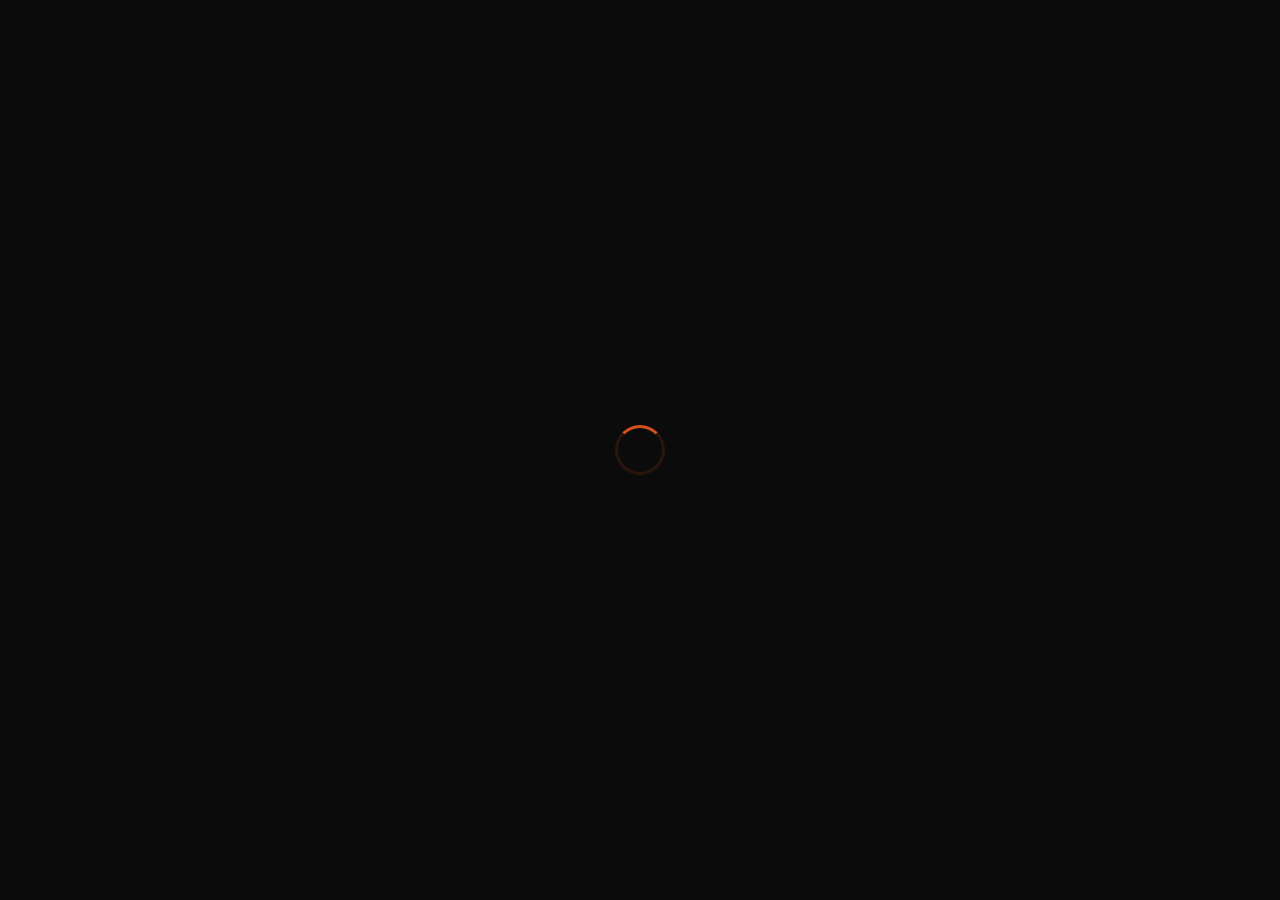
==== commit 1c41d07e: "Add files via upload" ====
--- a/about.html
+++ b/about.html
@@ -13,323 +13,10 @@
 
 <div class="scroll-progress" id="scrollProgress"></div>
 <div class="preloader"><div class="preloader-spinner"></div></div>
+
 <header class="hdr" id="hdr"></header>
 
-<div class="page-hero">
-<div class="page-hero-inner">
-<div class="breadcrumbs">
-<a href="index.html" data-i18n-text="breadcrumb_home">Главная</a>
-<span class="sep">/</span>
-<span class="current" data-i18n-text="nav_about">О компании</span>
-</div>
-<h1 data-i18n="about_title">О <span>компании</span></h1>
-<p data-i18n-text="about_sub">История, миссия и ценности одного из крупнейших промышленных предприятий Восточной Европы</p>
-</div>
-</div>
-
-<section class="sec">
-<div class="container">
-<div class="about-hero reveal">
-<div class="about-hero-inner">
-<div class="big">1984</div>
-<div class="sub" data-i18n-text="about_yr_sub">Год основания</div>
-</div>
-</div>
-<div class="about-cols reveal">
-<div>
-<h3 data-i18n-text="ab_h1">Металл, который строит будущее</h3>
-<p data-i18n-text="ab_p1">ОАО «Белорусский металлургический завод» — градообразующее предприятие города Жлобина и один из крупнейших производителей металлопродукции в СНГ. Завод введён в эксплуатацию в 1984 году.</p>
-<p data-i18n-text="ab_p2">Сегодня БМЗ — современный металлургический комплекс полного цикла, объединяющий сталеплавильное, прокатное и метизное производства. Продукция поставляется более чем в 70 стран мира.</p>
-</div>
-<div>
-<p data-i18n-text="ab_p3">Миссия предприятия — обеспечение промышленности высококачественным металлопрокатом при соблюдении высочайших стандартов экологической безопасности и социальной ответственности.</p>
-</div>
-</div>
-<div class="feat-grid">
-<div class="feat reveal">
-<div class="feat-ico"><svg viewBox="0 0 24 24" fill="none" stroke="currentColor" stroke-width="2"><path d="M3 21h18M5 21V7l7-4 7 4v14M9 21v-6h6v6"/></svg></div>
-<h4 data-i18n-text="f1t">Полный цикл</h4>
-<p data-i18n-text="f1d">От плавки до готовой продукции</p>
-</div>
-<div class="feat reveal">
-<div class="feat-ico"><svg viewBox="0 0 24 24" fill="none" stroke="currentColor" stroke-width="2"><circle cx="12" cy="12" r="10"/><path d="M2 12h20M12 2a15 15 0 010 20M12 2a15 15 0 000 20"/></svg></div>
-<h4 data-i18n-text="f2t">Экспорт</h4>
-<p data-i18n-text="f2d">Поставки в 70+ стран мира</p>
-</div>
-<div class="feat reveal">
-<div class="feat-ico"><svg viewBox="0 0 24 24" fill="none" stroke="currentColor" stroke-width="2"><path d="M9 3h6v4H9zM12 7v4M8 11h8l2 10H6z"/></svg></div>
-<h4 data-i18n-text="f3t">Инновации</h4>
-<p data-i18n-text="f3d">Современные технологии</p>
-</div>
-<div class="feat reveal">
-<div class="feat-ico"><svg viewBox="0 0 24 24" fill="none" stroke="currentColor" stroke-width="2"><path d="M12 2l3 7h7l-5.5 4 2 7L12 16l-6.5 4 2-7L2 9h7z"/></svg></div>
-<h4 data-i18n-text="f4t">Качество</h4>
-<p data-i18n-text="f4d">ISO 9001, ISO 14001, ISO 45001</p>
-</div>
-</div>
-</div>
-</section>
-
-<section class="sec sec-alt">
-<div class="container">
-<div class="sec-title reveal">
-<h2 data-i18n="hist_title">История <span>развития</span></h2>
-<div class="line"></div>
-<p data-i18n-text="hist_sub">Ключевые этапы</p>
-</div>
-<div class="tl">
-<div class="tl-item reveal"><div class="tl-yr" data-i18n-text="t1y">1984</div><div class="tl-box"><h4 data-i18n-text="t1t">Основание завода</h4><p data-i18n-text="t1d">Ввод в эксплуатацию первой очереди БМЗ.</p></div></div>
-<div class="tl-item reveal"><div class="tl-yr" data-i18n-text="t2y">1991</div><div class="tl-box"><h4 data-i18n-text="t2t">Метизное производство</h4><p data-i18n-text="t2d">Запуск цеха стальных канатов.</p></div></div>
-<div class="tl-item reveal"><div class="tl-yr" data-i18n-text="t3y">2003</div><div class="tl-box"><h4 data-i18n-text="t3t">Электросталеплавильный комплекс</h4><p data-i18n-text="t3d">Ввод печи «Данарк» 70 тонн.</p></div></div>
-<div class="tl-item reveal"><div class="tl-yr" data-i18n-text="t4y">2010</div><div class="tl-box"><h4 data-i18n-text="t4t">Сортопрокатный стан 370</h4><p data-i18n-text="t4d">Модернизация прокатного производства.</p></div></div>
-<div class="tl-item reveal"><div class="tl-yr" data-i18n-text="t5y">2020</div><div class="tl-box"><h4 data-i18n-text="t5t">Цифровая трансформация</h4><p data-i18n-text="t5d">Внедрение ERP-систем.</p></div></div>
-<div class="tl-item reveal"><div class="tl-yr" data-i18n-text="t6y">2026</div><div class="tl-box"><h4 data-i18n-text="t6t">Стратегия 2030</h4><p data-i18n-text="t6d">Программа расширения экспорта.</p></div></div>
-</div>
-</div>
-</section>
-
-<section class="sec">
-<div class="container">
-<div class="sec-title reveal">
-<h2 data-i18n="plant_map_title">Территория <span>завода</span></h2>
-<div class="line"></div>
-<p data-i18n-text="plant_map_sub">Нажмите на объект, чтобы узнать подробности</p>
-</div>
-<div class="plant-map reveal">
-<svg viewBox="0 0 800 400" class="plant-svg">
-<rect width="800" height="400" fill="var(--bg3)" rx="12"/>
-<rect x="50" y="50" width="700" height="300" fill="var(--bg4)" stroke="var(--brd)" stroke-width="2" rx="8"/>
-<line x1="50" y1="200" x2="750" y2="200" stroke="var(--brd2)" stroke-width="3" stroke-dasharray="10,5"/>
-<line x1="400" y1="50" x2="400" y2="350" stroke="var(--brd2)" stroke-width="3" stroke-dasharray="10,5"/>
-<rect class="plant-object" data-name="Сталеплавильный цех" data-desc="Печь Данарк, 70 тонн" x="100" y="80" width="120" height="80" fill="rgba(212,81,30,0.2)" stroke="var(--pr)" stroke-width="2" rx="4"/>
-<text x="160" y="125" fill="var(--wh)" font-size="12" text-anchor="middle">Сталеплавильный цех</text>
-<rect class="plant-object" data-name="Прокатный стан 370" data-desc="Горячая прокатка" x="280" y="80" width="120" height="80" fill="rgba(212,81,30,0.2)" stroke="var(--pr)" stroke-width="2" rx="4"/>
-<text x="340" y="125" fill="var(--wh)" font-size="12" text-anchor="middle">Прокатный стан</text>
-<rect class="plant-object" data-name="Метизное производство" data-desc="Канаты, проволока" x="460" y="80" width="120" height="80" fill="rgba(212,81,30,0.2)" stroke="var(--pr)" stroke-width="2" rx="4"/>
-<text x="520" y="125" fill="var(--wh)" font-size="12" text-anchor="middle">Метизный цех</text>
-<rect class="plant-object" data-name="Лаборатория ОТК" data-desc="Контроль качества" x="100" y="240" width="120" height="80" fill="rgba(245,197,24,0.2)" stroke="var(--yl)" stroke-width="2" rx="4"/>
-<text x="160" y="285" fill="var(--wh)" font-size="12" text-anchor="middle">Лаборатория</text>
-<rect class="plant-object" data-name="Склад готовой продукции" data-desc="Хранение и отгрузка" x="280" y="240" width="120" height="80" fill="rgba(245,197,24,0.2)" stroke="var(--yl)" stroke-width="2" rx="4"/>
-<text x="340" y="285" fill="var(--wh)" font-size="12" text-anchor="middle">Склад</text>
-<rect class="plant-object" data-name="Административный корпус" data-desc="Офис, проходная" x="460" y="240" width="120" height="80" fill="rgba(245,197,24,0.2)" stroke="var(--yl)" stroke-width="2" rx="4"/>
-<text x="520" y="285" fill="var(--wh)" font-size="12" text-anchor="middle">Админкорпус</text>
-<rect x="650" y="80" width="20" height="20" fill="rgba(212,81,30,0.2)" stroke="var(--pr)" stroke-width="2" rx="2"/>
-<text x="680" y="95" fill="var(--tx2)" font-size="11">Производство</text>
-<rect x="650" y="110" width="20" height="20" fill="rgba(245,197,24,0.2)" stroke="var(--yl)" stroke-width="2" rx="2"/>
-<text x="680" y="125" fill="var(--tx2)" font-size="11">Инфраструктура</text>
-</svg>
-<div class="plant-tooltip" id="plantTooltip"></div>
-</div>
-</div>
-</section>
-
-<section class="sec sec-alt">
-<div class="container">
-<div class="sec-title reveal">
-<h2 data-i18n="export_title">География <span>экспорта</span></h2>
-<div class="line"></div>
-<p data-i18n-text="export_sub">Поставки в более чем 70 стран мира</p>
-</div>
-<div class="world-map reveal">
-<svg viewBox="0 0 1000 500" class="map-svg">
-<rect width="1000" height="500" fill="var(--bg3)" rx="12"/>
-<g fill="var(--bg4)" stroke="var(--brd2)" stroke-width="1.5">
-<path d="M100 80 L150 70 L200 75 L250 90 L280 120 L270 160 L240 190 L200 200 L160 190 L120 170 L90 140 L80 110 Z"/>
-<path d="M220 220 L260 210 L290 230 L300 280 L290 340 L270 380 L250 400 L230 380 L220 320 L210 260 Z"/>
-<path d="M420 90 L460 85 L490 95 L510 110 L500 130 L480 140 L450 145 L430 135 L415 115 Z"/>
-<path d="M440 160 L480 155 L510 170 L520 220 L510 280 L490 330 L470 350 L450 330 L440 270 L430 210 Z"/>
-<path d="M520 80 L600 70 L700 75 L800 90 L850 120 L870 160 L850 200 L800 230 L720 240 L640 230 L580 210 L540 180 L520 140 Z"/>
-<path d="M780 320 L830 310 L870 320 L890 350 L880 390 L850 410 L810 400 L780 370 Z"/>
-</g>
-<g class="export-dots">
-<circle cx="460" cy="115" r="6" fill="var(--pr)" class="map-dot" data-country="Германия"/>
-<circle cx="475" cy="125" r="5" fill="var(--pr)" class="map-dot" data-country="Польша"/>
-<circle cx="450" cy="110" r="5" fill="var(--pr)" class="map-dot" data-country="Нидерланды"/>
-<circle cx="720" cy="140" r="6" fill="var(--pr)" class="map-dot" data-country="Китай"/>
-<circle cx="780" cy="160" r="5" fill="var(--pr)" class="map-dot" data-country="Япония"/>
-<circle cx="750" cy="180" r="5" fill="var(--pr)" class="map-dot" data-country="Вьетнам"/>
-<circle cx="680" cy="170" r="5" fill="var(--pr)" class="map-dot" data-country="Индия"/>
-<circle cx="180" cy="130" r="6" fill="var(--pr)" class="map-dot" data-country="США"/>
-<circle cx="210" cy="140" r="5" fill="var(--pr)" class="map-dot" data-country="Канада"/>
-<circle cx="260" cy="300" r="5" fill="var(--pr)" class="map-dot" data-country="Бразилия"/>
-<circle cx="480" cy="240" r="5" fill="var(--pr)" class="map-dot" data-country="Египет"/>
-<circle cx="490" cy="310" r="5" fill="var(--pr)" class="map-dot" data-country="ЮАР"/>
-<circle cx="840" cy="360" r="5" fill="var(--pr)" class="map-dot" data-country="Австралия"/>
-<circle cx="470" cy="120" r="8" fill="var(--yl)" class="map-dot-home" data-country="Беларусь (БМЗ)"/>
-</g>
-</svg>
-<div class="map-tooltip" id="mapTooltip"></div>
-</div>
-<div class="map-stats reveal">
-<div class="map-stat"><div class="map-stat-n">70+</div><div class="map-stat-l" data-i18n-text="export_countries">Стран</div></div>
-<div class="map-stat"><div class="map-stat-n">6</div><div class="map-stat-l" data-i18n-text="export_continents">Континентов</div></div>
-<div class="map-stat"><div class="map-stat-n">2.3М</div><div class="map-stat-l" data-i18n-text="export_tons">Тонн/год</div></div>
-</div>
-</div>
-</section>
-
-<section class="sec">
-<div class="container">
-<div class="sec-title reveal">
-<h2 data-i18n="awards_title">Достижения и <span>награды</span></h2>
-<div class="line"></div>
-<p data-i18n-text="awards_sub">Признание качества на международном уровне</p>
-</div>
-<div class="awards-carousel reveal">
-<div class="carousel-track" id="carouselTrack">
-<div class="award-card">
-<div class="award-icon">
-<svg viewBox="0 0 64 64" fill="none" stroke="var(--yl)" stroke-width="2">
-<path d="M20 8h24v8l-12 8-12-8z" fill="rgba(245,197,24,0.2)"/>
-<path d="M20 16l-8 4v8l8 4M44 16l8 4v8l-8 4"/>
-<circle cx="32" cy="32" r="8" fill="var(--yl)" stroke="var(--yl)"/>
-<path d="M28 40v16M36 40v16M24 56h16"/>
-</svg>
-</div>
-<h4 data-i18n-text="award1_title">Лидер отрасли СНГ</h4>
-<p data-i18n-text="award1_desc">Топ-10 металлургических предприятий по объёму экспорта, 2025</p>
-</div>
-<div class="award-card">
-<div class="award-icon">
-<svg viewBox="0 0 64 64" fill="none" stroke="var(--pr)" stroke-width="2">
-<rect x="16" y="12" width="32" height="40" rx="2" fill="rgba(212,81,30,0.1)"/>
-<path d="M24 20h16M24 28h16M24 36h10"/>
-<circle cx="32" cy="44" r="4" fill="var(--pr)"/>
-</svg>
-</div>
-<h4 data-i18n-text="award2_title">ISO 9001:2015</h4>
-<p data-i18n-text="award2_desc">Сертификат системы менеджмента качества</p>
-</div>
-<div class="award-card">
-<div class="award-icon">
-<svg viewBox="0 0 64 64" fill="none" stroke="var(--pr)" stroke-width="2">
-<circle cx="32" cy="32" r="20" fill="rgba(212,81,30,0.1)"/>
-<path d="M20 32c0-6 5-12 12-12s12 6 12 12"/>
-<path d="M16 40c4-6 10-10 16-10s12 4 16 10"/>
-<circle cx="32" cy="28" r="3" fill="var(--pr)"/>
-</svg>
-</div>
-<h4 data-i18n-text="award3_title">Экологический стандарт</h4>
-<p data-i18n-text="award3_desc">ISO 14001:2015 — экологический менеджмент</p>
-</div>
-<div class="award-card">
-<div class="award-icon">
-<svg viewBox="0 0 64 64" fill="none" stroke="var(--pr)" stroke-width="2">
-<path d="M32 12l6 12 14 2-10 10 2 14-12-6-12 6 2-14-10-10 14-2z" fill="rgba(212,81,30,0.1)"/>
-<circle cx="32" cy="32" r="4" fill="var(--pr)"/>
-</svg>
-</div>
-<h4 data-i18n-text="award4_title">Инновации 2024</h4>
-<p data-i18n-text="award4_desc">Премия за внедрение новых технологий производства</p>
-</div>
-<div class="award-card">
-<div class="award-icon">
-<svg viewBox="0 0 64 64" fill="none" stroke="var(--pr)" stroke-width="2">
-<path d="M20 20h24v24H20z" fill="rgba(212,81,30,0.1)"/>
-<path d="M28 28h8v8h-8z" fill="var(--pr)"/>
-<path d="M16 32h4M44 32h4M32 16v4M32 44v4"/>
-</svg>
-</div>
-<h4 data-i18n-text="award5_title">Лучший экспортёр</h4>
-<p data-i18n-text="award5_desc">Награда Министерства промышленности РБ, 2023</p>
-</div>
-</div>
-<div class="carousel-controls">
-<button class="carousel-btn prev" onclick="moveCarousel(-1)">
-<svg viewBox="0 0 24 24" fill="none" stroke="currentColor" stroke-width="2"><path d="M15 18l-6-6 6-6"/></svg>
-</button>
-<button class="carousel-btn next" onclick="moveCarousel(1)">
-<svg viewBox="0 0 24 24" fill="none" stroke="currentColor" stroke-width="2"><path d="M9 18l6-6-6-6"/></svg>
-</button>
-</div>
-</div>
-</div>
-</section>
-
-<section class="sec sec-alt">
-<div class="container">
-<div class="sec-title reveal">
-<h2 data-i18n="cycle_title">Производственный <span>цикл</span></h2>
-<div class="line"></div>
-<p data-i18n-text="cycle_sub">Нажмите на этап, чтобы узнать подробности</p>
-</div>
-<div class="production-cycle reveal">
-<div class="cycle-step active" data-step="1">
-<div class="step-num">01</div>
-<div class="step-icon">
-<svg viewBox="0 0 48 48" fill="none" stroke="currentColor" stroke-width="2" stroke-linecap="round" stroke-linejoin="round">
-<path d="M24 6c0 0-8 10-8 20a8 8 0 0016 0c0-10-8-20-8-20z" fill="rgba(212,81,30,0.15)" stroke="var(--pr)"/>
-<path d="M24 18c0 0-4 5-4 10a4 4 0 008 0c0-5-4-10-4-10z" fill="rgba(245,197,24,0.3)" stroke="var(--yl)"/>
-<line x1="24" y1="38" x2="24" y2="44" stroke="var(--pr)"/>
-<line x1="18" y1="44" x2="30" y2="44" stroke="var(--pr)"/>
-</svg>
-</div>
-<h4 data-i18n-text="cycle1">Плавка</h4>
-</div>
-<div class="cycle-line"></div>
-<div class="cycle-step" data-step="2">
-<div class="step-num">02</div>
-<div class="step-icon">
-<svg viewBox="0 0 48 48" fill="none" stroke="var(--pr)" stroke-width="2" stroke-linecap="round" stroke-linejoin="round">
-<path d="M12 10h24l-3 20H15z" fill="rgba(212,81,30,0.1)"/>
-<path d="M18 30v8M24 30v10M30 30v8" stroke="var(--yl)" stroke-width="2"/>
-<path d="M14 38h20" stroke="var(--pr)"/>
-<circle cx="24" cy="20" r="3" fill="var(--yl)" stroke="var(--yl)"/>
-</svg>
-</div>
-<h4 data-i18n-text="cycle2">Разливка</h4>
-</div>
-<div class="cycle-line"></div>
-<div class="cycle-step" data-step="3">
-<div class="step-num">03</div>
-<div class="step-icon">
-<svg viewBox="0 0 48 48" fill="none" stroke="var(--pr)" stroke-width="2" stroke-linecap="round" stroke-linejoin="round">
-<circle cx="16" cy="24" r="8" fill="rgba(212,81,30,0.1)"/>
-<circle cx="32" cy="24" r="8" fill="rgba(212,81,30,0.1)"/>
-<line x1="16" y1="16" x2="16" y2="32" stroke="var(--yl)" stroke-width="1.5"/>
-<line x1="32" y1="16" x2="32" y2="32" stroke="var(--yl)" stroke-width="1.5"/>
-<rect x="10" y="22" width="28" height="4" rx="2" fill="rgba(245,197,24,0.2)" stroke="var(--yl)"/>
-</svg>
-</div>
-<h4 data-i18n-text="cycle3">Прокатка</h4>
-</div>
-<div class="cycle-line"></div>
-<div class="cycle-step" data-step="4">
-<div class="step-num">04</div>
-<div class="step-icon">
-<svg viewBox="0 0 48 48" fill="none" stroke="var(--pr)" stroke-width="2" stroke-linecap="round" stroke-linejoin="round">
-<circle cx="24" cy="24" r="14" fill="rgba(212,81,30,0.1)"/>
-<circle cx="24" cy="24" r="4" fill="var(--yl)" stroke="var(--yl)"/>
-<line x1="24" y1="10" x2="24" y2="16" stroke="var(--yl)" stroke-width="2"/>
-<line x1="24" y1="32" x2="24" y2="38" stroke="var(--yl)" stroke-width="2"/>
-<line x1="10" y1="24" x2="16" y2="24" stroke="var(--yl)" stroke-width="2"/>
-<line x1="32" y1="24" x2="38" y2="24" stroke="var(--yl)" stroke-width="2"/>
-<path d="M18 18l-4-4M30 30l4 4M18 30l-4 4M30 18l4-4" stroke="var(--pr)" stroke-width="1.5"/>
-</svg>
-</div>
-<h4 data-i18n-text="cycle4">Резка</h4>
-</div>
-<div class="cycle-line"></div>
-<div class="cycle-step" data-step="5">
-<div class="step-num">05</div>
-<div class="step-icon">
-<svg viewBox="0 0 48 48" fill="none" stroke="var(--pr)" stroke-width="2" stroke-linecap="round" stroke-linejoin="round">
-<rect x="10" y="14" width="28" height="22" rx="2" fill="rgba(212,81,30,0.1)"/>
-<path d="M10 22h28" stroke="var(--yl)" stroke-width="1.5"/>
-<path d="M18 14v-4h12v4" stroke="var(--yl)" stroke-width="1.5"/>
-<rect x="20" y="26" width="8" height="6" rx="1" fill="rgba(245,197,24,0.2)" stroke="var(--yl)"/>
-<line x1="24" y1="28" x2="24" y2="30" stroke="var(--pr)" stroke-width="1.5"/>
-</svg>
-</div>
-<h4 data-i18n-text="cycle5">Упаковка</h4>
-</div>
-</div>
-<div class="cycle-detail reveal" id="cycleDetail">
-<h3 id="cycleTitle" data-i18n-text="cycle1_title">Электродуговая плавка</h3>
-<p id="cycleDesc" data-i18n-text="cycle1_desc">Шихта загружается в печь «Данарк» мощностью 70 тонн. Температура плавления достигает 1600°C. Процесс занимает около 45 минут.</p>
-</div>
-</div>
-</section>
+<main id="app"></main>
 
 <div class="news-modal" id="newsModal" onclick="if(event.target===this)closeNewsModal()">
 <div class="news-modal-content">
@@ -349,7 +36,7 @@
 </button>
 
 <footer class="ftr" id="footer"></footer>
+
 <script src="js/main.js"></script>
-<script src="js/search.js"></script>
 </body>
 </html>
